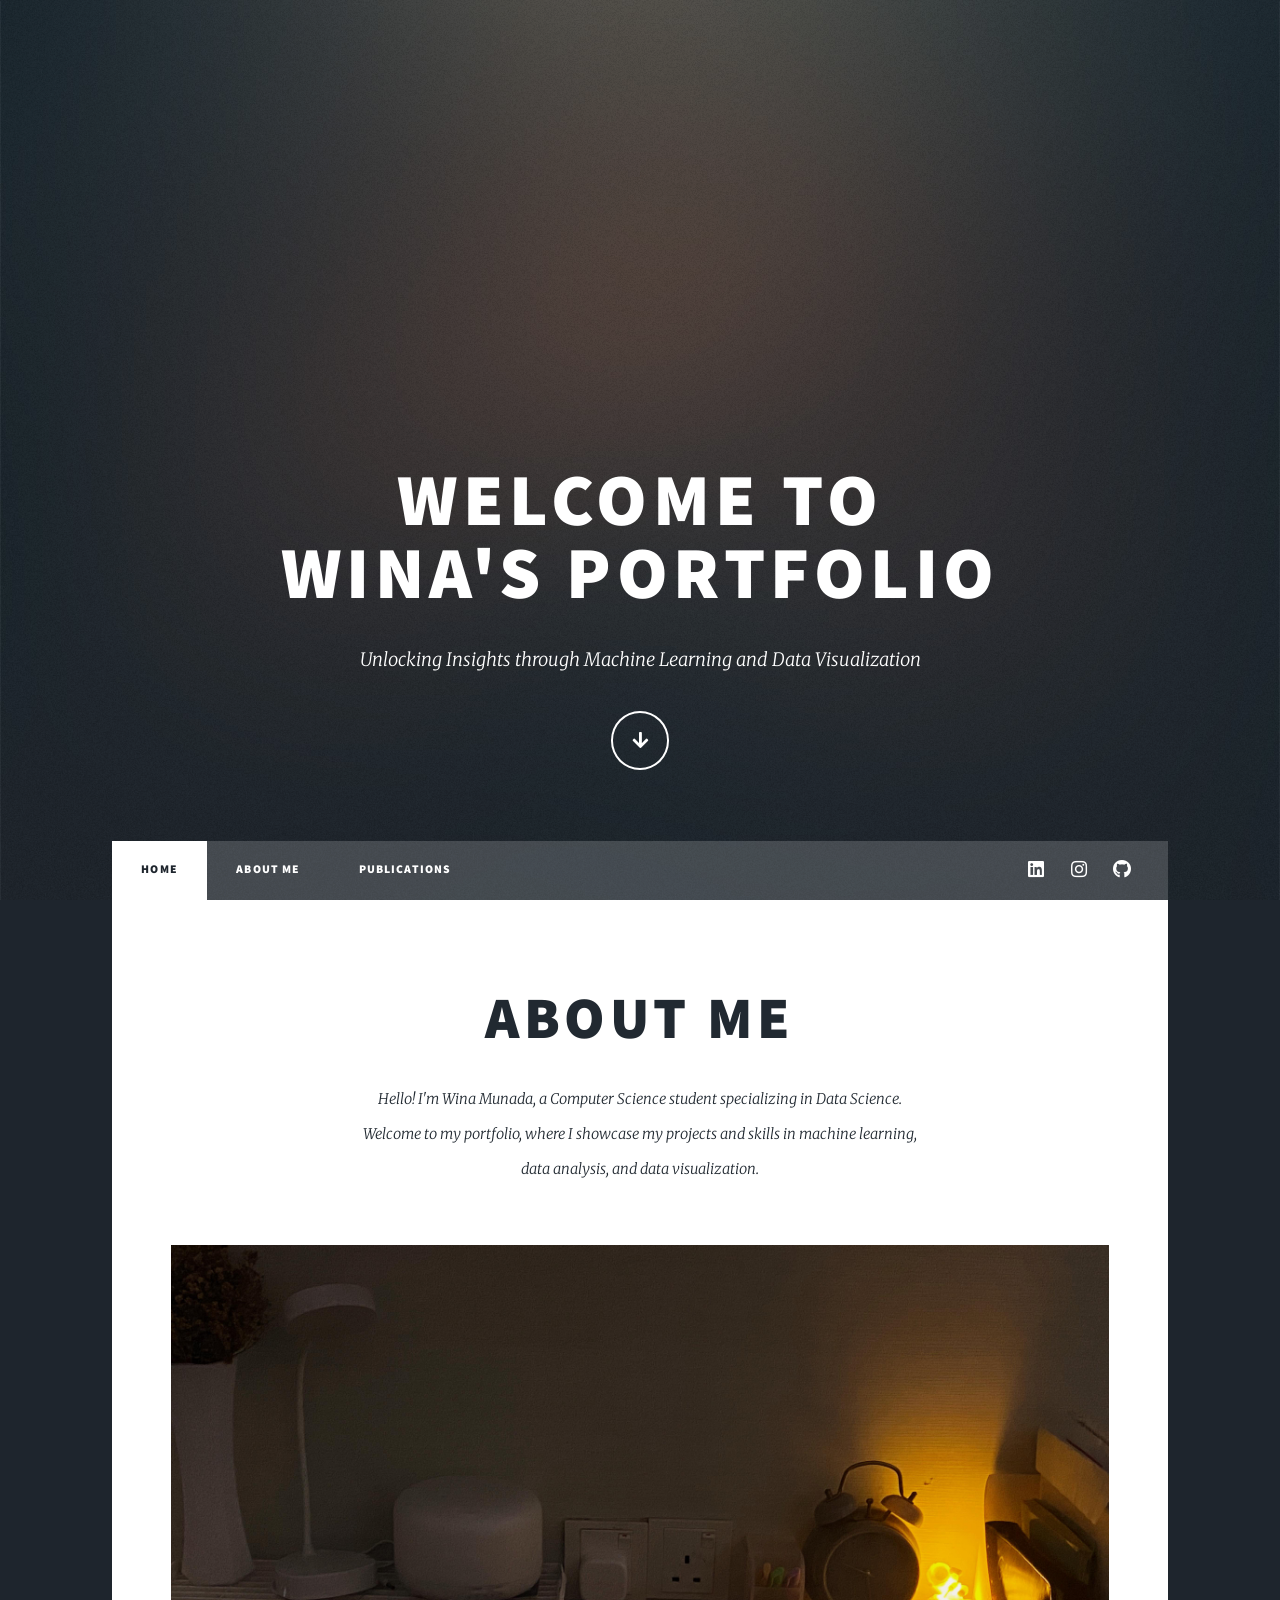
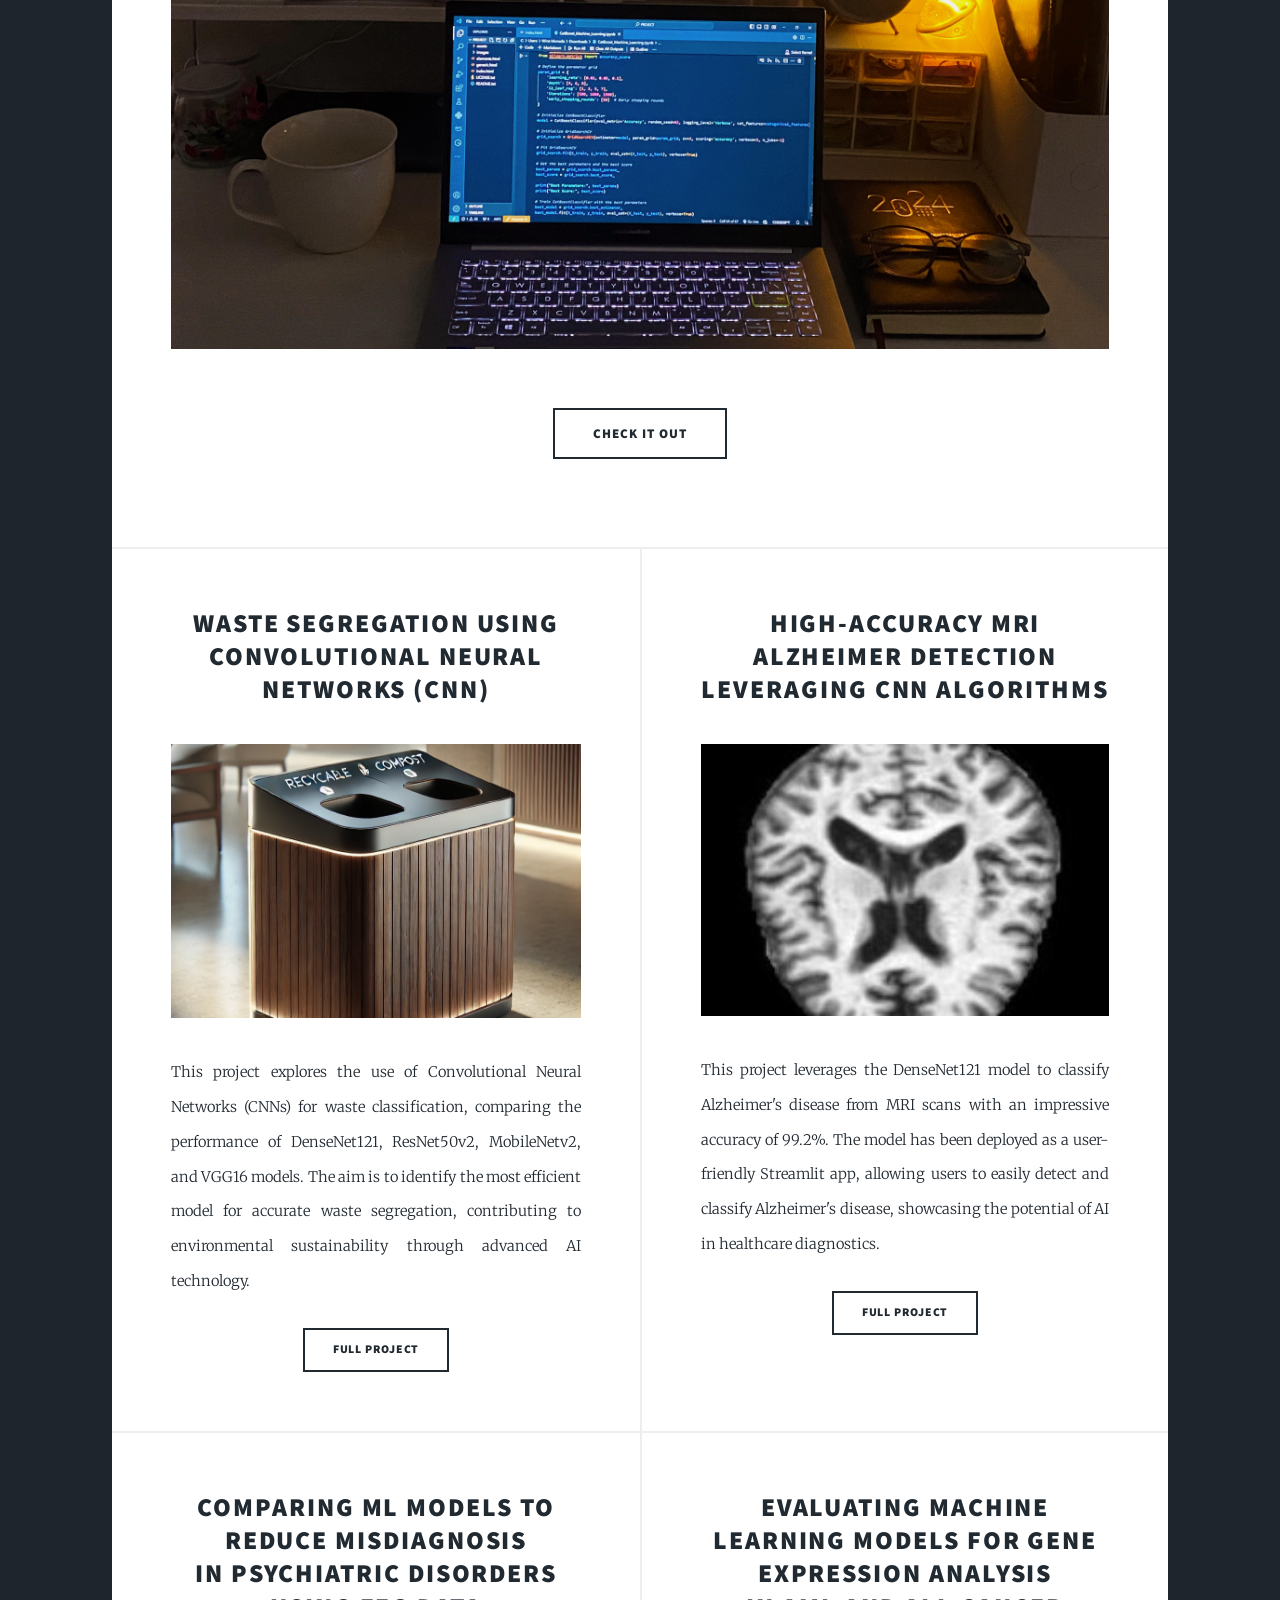
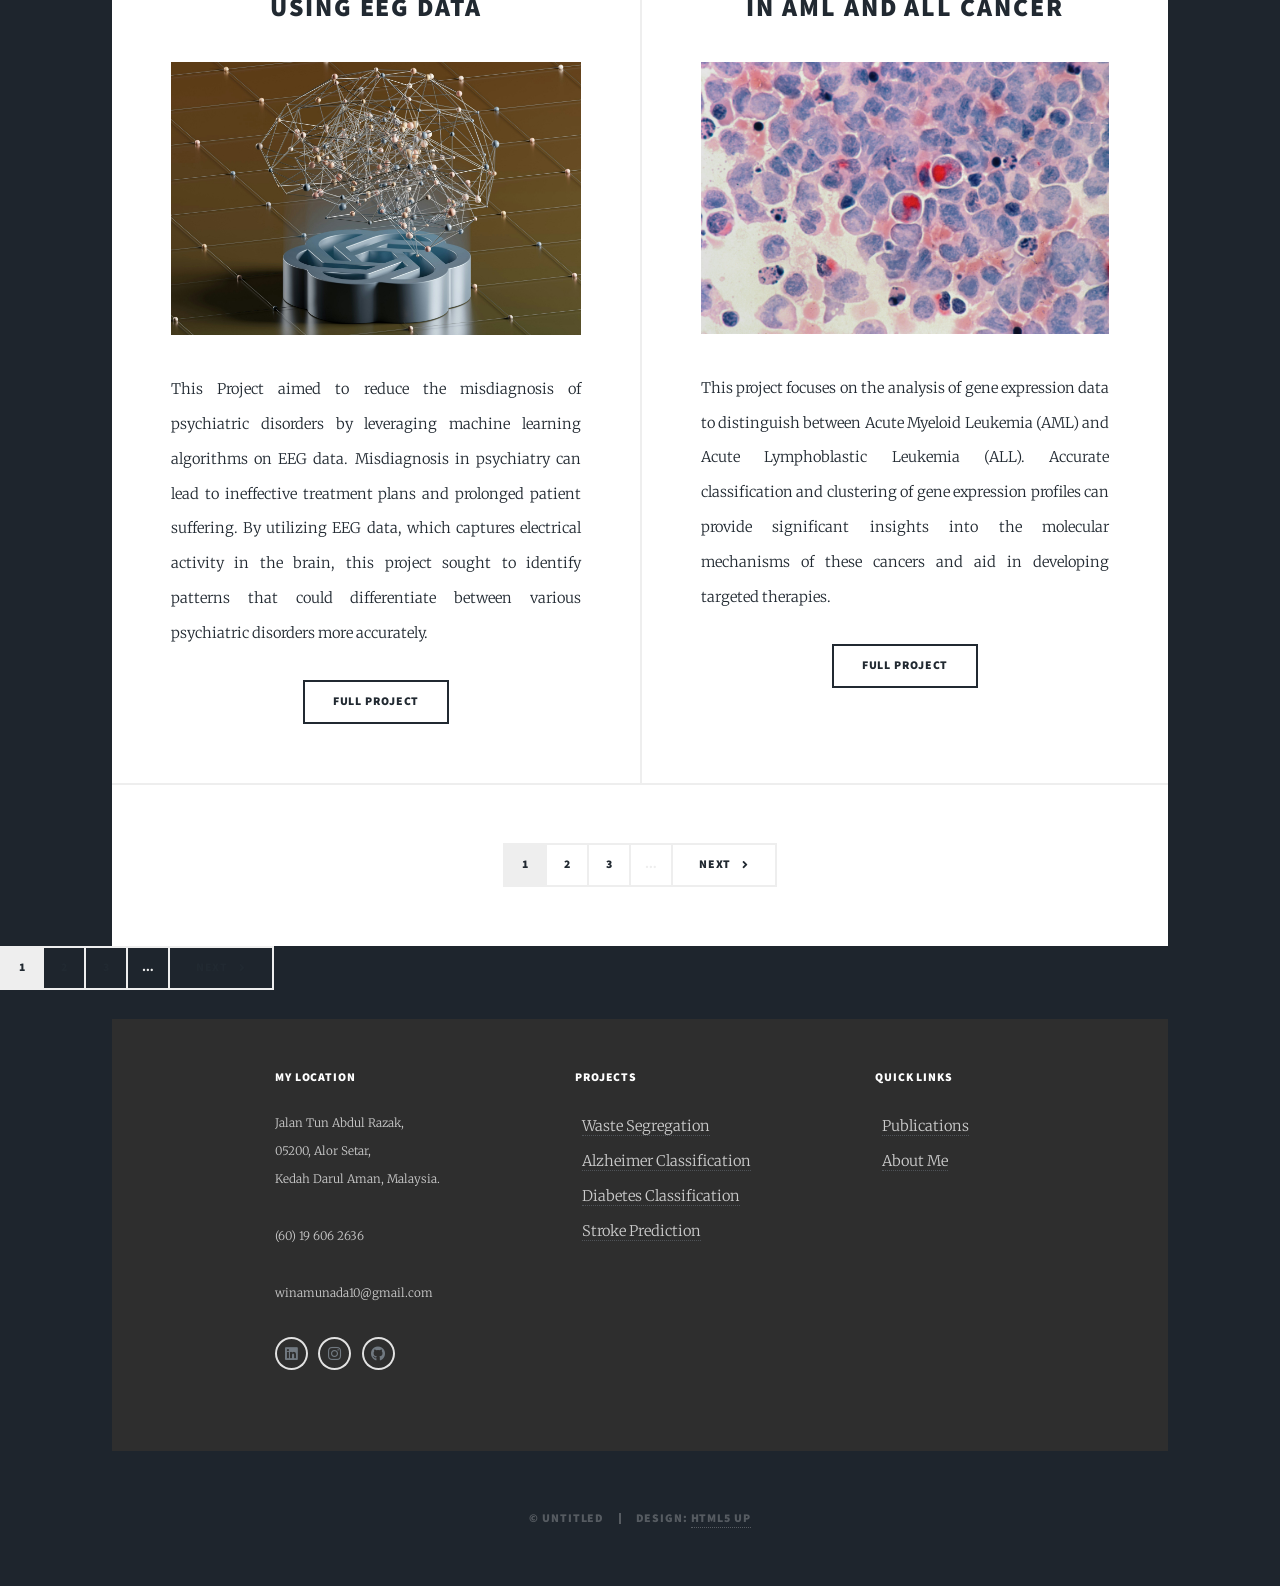
==== index.html @ 7a5e2799 "Update index.html" ====
<!DOCTYPE HTML>
<html>
	<head>
		<title>Wina's Portfolio</title>
		<meta charset="utf-8" />
		<meta name="viewport" content="width=device-width, initial-scale=1, user-scalable=no" />
		<link rel="stylesheet" href="assets/css/main.css" />
		<noscript><link rel="stylesheet" href="assets/css/noscript.css" /></noscript>
	</head>
	<body class="is-preload">

		<!-- Wrapper -->
			<div id="wrapper" class="fade-in">

				<!-- Intro -->
					<div id="intro">
						<h1>Welcome to<br />
						Wina's Portfolio</h1>
						<p>Unlocking Insights through Machine Learning and Data Visualization</p>
						<ul class="actions">
							<li><a href="#header" class="button icon solid solo fa-arrow-down scrolly">Continue</a></li>
						</ul>
					</div>

				<!-- Header -->
					<header id="header">
						<a href="index.html" class="logo">Wina's Portfolio</a>
					</header>

				<!-- Nav -->
					<nav id="nav">
						<ul class="links">
							<li class="active"><a href="index.html">Home</a></li>
							<li><a href="generic.html">About Me</a></li>
							<li><a href="elements.html">Publications</a></li>
						</ul>
						<ul class="icons">
							<li><a href="https://www.linkedin.com/in/wina-munada/" class="icon brands fa-linkedin"><span class="label">LinkedIn</span></a></li>
							<li><a href="https://instagram.com/wina_munada" class="icon brands fa-instagram"><span class="label">Instagram</span></a></li>
							<li><a href="https://github.com/winamunada" class="icon brands fa-github"><span class="label">GitHub</span></a></li>
						</ul>
					</nav>

				<!-- Main -->
					<div id="main">

						<!-- Featured Post -->
							<article class="post featured">
								<header class="major">
									<h2><a href="generic.html">About Me<br />
									</a></h2>
									<p>Hello! I'm Wina Munada, a Computer Science student specializing in Data Science.<br />
										Welcome to my portfolio, where I showcase my projects and skills in machine learning,<br />
										data analysis, and data visualization.</p>
								</header>
								<a href="#" class="image main"><img src="images/pic01.jpg" alt="" /></a>
								<ul class="actions special">
									<li><a href="#" class="button large">Check it out</a></li>
								</ul>
							</article>

						<!-- Posts -->
							<section class="posts">
								<article>
									<header>
										<h2><a href="https://github.com/wnmnd/Waste-Segregation-Using-CNN">Waste Segregation Using <br/>
											Convolutional Neural Networks (CNN) </a></h2>
									</header>
									<a href="#" class="image fit"><img src="images/pic15.png" alt="" /></a>
									<p>This project explores the use of Convolutional Neural Networks (CNNs) for waste classification, comparing the performance of DenseNet121, ResNet50v2, MobileNetv2, and VGG16 models. The aim is to identify the most efficient model for accurate waste segregation, contributing to environmental sustainability through advanced AI technology.</p>
									<ul class="actions special">
										<li><a href="https://github.com/wnmnd/Waste-Segregation-Using-CNN" class="button">Full Project</a></li>
									</ul>
								</article>
								<article>
									<header>
										<h2><a href="https://github.com/wnmnd/MRI-alzheimer-classification"> High-Accuracy MRI Alzheimer Detection <br />
											Leveraging CNN Algorithms </a></h2>
									</header>
									<a href="#" class="image fit"><img src="images/pic16.jpg" alt="" /></a>
									<p>This project leverages the DenseNet121 model to classify Alzheimer's disease from MRI scans with an impressive accuracy of 99.2%. The model has been deployed as a user-friendly Streamlit app, allowing users to easily detect and classify Alzheimer's disease, showcasing the potential of AI in healthcare diagnostics.</p>
									<ul class="actions special">
										<li><a href="https://github.com/wnmnd/MRI-alzheimer-classification" class="button">Full Project</a></li>
									</ul>
								</article>
								<article>
									<header>
										<h2><a href="https://github.com/winamunada/ML-EEG-Dataset">Comparing ML Models to Reduce Misdiagnosis<br />
											in Psychiatric Disorders Using EEG Data</a></h2>
									</header>
									<a href="#" class="image fit"><img src="images/pic02.jpg" alt="" /></a>
									<p>This Project aimed to reduce the misdiagnosis of psychiatric disorders by leveraging machine learning algorithms on EEG data. Misdiagnosis in psychiatry can lead to ineffective treatment plans and prolonged patient suffering. By utilizing EEG data, which captures electrical activity in the brain, this project sought to identify patterns that could differentiate between various psychiatric disorders more accurately.</p>
									<ul class="actions special">
										<li><a href="https://github.com/winamunada/ML-EEG-Dataset" class="button">Full Project</a></li>
									</ul>
								</article>
								<article>
									<header>
										<h2><a href="https://github.com/winamunada/AML-ALL-Gene-Expression-ML/">Evaluating Machine Learning Models for Gene Expression Analysis <br />
											in AML and ALL Cancer</a></h2>
									</header>
									<a href="#" class="image fit"><img src="images/pic03.jpg" alt="" /></a>
									<p>This project focuses on the analysis of gene expression data to distinguish between Acute Myeloid Leukemia (AML) and Acute Lymphoblastic Leukemia (ALL). Accurate classification and clustering of gene expression profiles can provide significant insights into the molecular mechanisms of these cancers and aid in developing targeted therapies.</p>
									<ul class="actions special">
										<li><a href="https://github.com/winamunada/AML-ALL-Gene-Expression-ML/" class="button">Full Project</a></li>
									</ul>
								</article>
							</section>

						<!-- Footer -->
							<footer>
								<div class="pagination">
									<!--<a href="#" class="previous">Prev</a>-->
									<a href="index.html" class="page active">1</a>
									<a href="page2.html" class="extra">2</a>
									<a href="page3.html" class="extra">3</a>
									<span class="extra">&hellip;</span>
									<a href="page2.html" class="next">Next</a>
								</div>
							</footer>

					</div>

				<!-- Footer -->
					<footer>
								<div class="pagination">
									<!--<a href="#" class="previous">Prev</a>-->
									<a href="index.html" class="page active">1</a>
									<a href="page2.html" class="extra">2</a>
									<a href="page3.html" class="extra">3</a>
									<span class="extra">&hellip;</span>
									<a href="page2.html" class="next">Next</a>
								</div>
							</footer>

					</div>

				<!-- Footer -->
				<footer id="footer" style="background-color: #2E2E2E; color: #ccc; padding: 40px 20px;">
					<div style="display: flex; justify-content: space-between; flex-wrap: wrap; max-width: 1200px; margin: 0 auto;">
				
						<!-- Left Column -->
						<div style="flex: 1; min-width: 300px; padding: 10px;">
							<h3 style="color: #fff;">My Location</h3>
							<p>Jalan Tun Abdul Razak,<br>
							05200, Alor Setar,<br>
							Kedah Darul Aman, Malaysia.</p>
							<p><span style="display: flex; align-items: center;">(60) 19 606 2636</span></p>
							<p><span style="display: flex; align-items: center;">winamunada10@gmail.com</span></p>
							<div style="display: flex; gap: 10px; margin-top: 10px;">
								<ul class="icons alt">
									<li><a href="https://www.linkedin.com/in/wina-munada/" class="icon brands alt fa-linkedin"><span class="label">Facebook</span></a></li>
									<li><a href="https://instagram.com/wina_munada" class="icon brands alt fa-instagram"><span class="label">Instagram</span></a></li>
									<li><a href="https://github.com/winamunada" class="icon brands alt fa-github"><span class="label">GitHub</span></a></li>
								</ul>
							</div>
						</div>
				
						<!-- Middle Column -->
						<div style="flex: 1; min-width: 300px; padding: 10px;">
							<h3 style="color: #fff;">projects</h3>
							<ul style="list-style: none; padding: 0; margin: 0;">
								<li><a href="https://github.com/wnmnd/Waste-Segregation-Using-CNN" style="color: #ccc; text-decoration: none;">Waste Segregation</a></li>
								<li><a href="https://github.com/wnmnd/MRI-alzheimer-classification" style="color: #ccc; text-decoration: none;">Alzheimer Classification</a></li>
								<li><a href="https://github.com/wnmnd/diabetes-prediction-webapp" style="color: #ccc; text-decoration: none;">Diabetes Classification</a></li>
								<li><a href="https://github.com/winamunada/stroke-prediction/" style="color: #ccc; text-decoration: none;">Stroke Prediction</a></li>
							</ul>
						</div>
				
						<!-- Right Column -->
						<div style="flex: 1; min-width: 150px; padding: 10px;">
							<h3 style="color: #fff;">Quick Links</h3>
							<ul style="list-style: none; padding: 0; margin: 0;">
								<li><a href="elements.html" style="color: #ccc; text-decoration: none;">Publications</a></li>
								<li><a href="generic.html" style="color: #ccc; text-decoration: none;">About Me</a></li>
							</ul>
						</div>
				
					</div>
				</footer>

				<!-- Copyright -->
					<div id="copyright">
						<ul><li>&copy; Untitled</li><li>Design: <a href="https://html5up.net">HTML5 UP</a></li></ul>
					</div>

			</div>

		<!-- Scripts -->
			<script src="assets/js/jquery.min.js"></script>
			<script src="assets/js/jquery.scrollex.min.js"></script>
			<script src="assets/js/jquery.scrolly.min.js"></script>
			<script src="assets/js/browser.min.js"></script>
			<script src="assets/js/breakpoints.min.js"></script>
			<script src="assets/js/util.js"></script>
			<script src="assets/js/main.js"></script>

	</body>
</html>
---- assets/css/main.css ----
@import url(fontawesome-all.min.css);
@import url("https://fonts.googleapis.com/css?family=Merriweather:300,700,300italic,700italic|Source+Sans+Pro:900");

/*
	Massively by HTML5 UP
	html5up.net | @ajlkn
	Free for personal and commercial use under the CCA 3.0 license (html5up.net/license)
*/

html, body, div, span, applet, object,
iframe, h1, h2, h3, h4, h5, h6, p, blockquote,
pre, a, abbr, acronym, address, big, cite,
code, del, dfn, em, img, ins, kbd, q, s, samp,
small, strike, strong, sub, sup, tt, var, b,
u, i, center, dl, dt, dd, ol, ul, li, fieldset,
form, label, legend, table, caption, tbody,
tfoot, thead, tr, th, td, article, aside,
canvas, details, embed, figure, figcaption,
footer, header, hgroup, menu, nav, output, ruby,
section, summary, time, mark, audio, video {
	margin: 0;
	padding: 0;
	border: 0;
	font-size: 100%;
	font: inherit;
	vertical-align: baseline;}

article, aside, details, figcaption, figure,
footer, header, hgroup, menu, nav, section {
	display: block;}

body {
	line-height: 1;
}

ol, ul {
	list-style: none;
}

blockquote, q {
	quotes: none;
}

	blockquote:before, blockquote:after, q:before, q:after {
		content: '';
		content: none;
	}

table {
	border-collapse: collapse;
	border-spacing: 0;
}

body {
	-webkit-text-size-adjust: none;
}

mark {
	background-color: transparent;
	color: inherit;
}

input::-moz-focus-inner {
	border: 0;
	padding: 0;
}

input, select, textarea {
	-moz-appearance: none;
	-webkit-appearance: none;
	-ms-appearance: none;
	appearance: none;
}

/* Basic */

	@-ms-viewport {
		width: device-width;
	}

	body {
		-ms-overflow-style: scrollbar;
	}

	@media screen and (max-width: 480px) {

		html, body {
			min-width: 320px;
		}

	}

	html {
		box-sizing: border-box;
	}

	*, *:before, *:after {
		box-sizing: inherit;
	}

	body {
		background-color: #1e252d;
	}

		body.is-preload *, body.is-preload *:before, body.is-preload *:after {
			-moz-animation: none !important;
			-webkit-animation: none !important;
			-ms-animation: none !important;
			animation: none !important;
			-moz-transition: none !important;
			-webkit-transition: none !important;
			-ms-transition: none !important;
			transition: none !important;
		}

/* Type */

	html {
		font-size: 16pt;
	}

		@media screen and (max-width: 1680px) {

			html {
				font-size: 12pt;
			}

		}

		@media screen and (max-width: 1280px) {

			html {
				font-size: 11pt;
			}

		}

		@media screen and (max-width: 360px) {

			html {
				font-size: 10pt;
			}

		}

	body {
		color: #212931;
	}

	body, input, select, textarea {
		font-family: "Merriweather", Georgia, serif;
		font-weight: 300;
		font-size: 1rem;
		line-height: 2.375;
	}

	a {
		-moz-transition: color 0.2s ease-in-out, background-color 0.2s ease-in-out, border-color 0.2s ease-in-out, box-shadow 0.2s ease-in-out;
		-webkit-transition: color 0.2s ease-in-out, background-color 0.2s ease-in-out, border-color 0.2s ease-in-out, box-shadow 0.2s ease-in-out;
		-ms-transition: color 0.2s ease-in-out, background-color 0.2s ease-in-out, border-color 0.2s ease-in-out, box-shadow 0.2s ease-in-out;
		transition: color 0.2s ease-in-out, background-color 0.2s ease-in-out, border-color 0.2s ease-in-out, box-shadow 0.2s ease-in-out;
		border-bottom: dotted 1px;
		text-decoration: none;
	}

		a:hover {
			border-bottom-color: transparent;
		}

	strong, b {
		font-weight: 600;
	}

	em, i {
		font-style: italic;
	}

	p {
		text-align: justify;
		margin: 0 0 2rem 0;
	}

	h1, h2, h3, h4, h5, h6 {
		font-family: "Source Sans Pro", Helvetica, sans-serif;
		font-weight: 900;
		line-height: 1.5;
		letter-spacing: 0.075em;
		text-transform: uppercase;
		margin: 0 0 1rem 0;
	}

		h1 a, h2 a, h3 a, h4 a, h5 a, h6 a {
			border-bottom: 0;
			color: inherit;
			text-decoration: none;
		}

	h1 {
		font-size: 4rem;
		line-height: 1.1;
		margin: 0 0 2rem 0;
	}

	h2 {
		font-size: 1.75rem;
		line-height: 1.3;
		margin: 0 0 1.5rem 0;
	}

	h3 {
		font-size: 1.25rem;
		margin: 0 0 1.5rem 0;
	}

	h4 {
		font-size: 1rem;
	}

	h5 {
		font-size: 0.9rem;
	}

	h6 {
		font-size: 0.8rem;
	}

	sub {
		font-size: 0.8rem;
		position: relative;
		top: 0.5rem;
	}

	sup {
		font-size: 0.8rem;
		position: relative;
		top: -0.5rem;
	}

	blockquote {
		border-left: solid 4px;
		font-style: italic;
		margin: 0 0 2rem 0;
		padding: 0.5rem 0 0.5rem 2rem;
	}

	code {
		border: solid 2px;
		font-family: "Courier New", monospace;
		font-size: 0.9rem;
		margin: 0 0.25rem;
		padding: 0.25rem 0.65rem;
	}

	pre {
		-webkit-overflow-scrolling: touch;
		font-family: "Courier New", monospace;
		font-size: 0.9rem;
		margin: 0 0 2rem 0;
	}

		pre code {
			display: block;
			line-height: 1.75;
			padding: 1rem 1.5rem;
			overflow-x: auto;
		}

	hr {
		border: 0;
		border-bottom: solid 2px;
		margin: 3rem 0;
	}

		hr.major {
			margin: 5rem 0;
		}

	.align-left {
		text-align: left;
	}

	.align-center {
		text-align: center;
	}

	.align-right {
		text-align: right;
	}

	input, select, textarea {
		color: #212931;
	}

	a {
		color: #212931;
		border-bottom-color: rgba(33, 41, 49, 0.5);
	}

		a:hover {
			border-bottom-color: transparent;
			color: #18bfef !important;
		}

	strong, b {
		color: #212931;
	}

	h1, h2, h3, h4, h5, h6 {
		color: #212931;
	}

	blockquote {
		border-left-color: #eeeeee;
	}

	code {
		background: rgba(220, 220, 220, 0.25);
		border-color: #eeeeee;
	}

	hr {
		border-bottom-color: #eeeeee;
	}

/* Row */

	.row {
		display: flex;
		flex-wrap: wrap;
		box-sizing: border-box;
		align-items: stretch;
	}

		.row > * {
			box-sizing: border-box;
		}

		.row.gtr-uniform > * > :last-child {
			margin-bottom: 0;
		}

		.row.aln-left {
			justify-content: flex-start;
		}

		.row.aln-center {
			justify-content: center;
		}

		.row.aln-right {
			justify-content: flex-end;
		}

		.row.aln-top {
			align-items: flex-start;
		}

		.row.aln-middle {
			align-items: center;
		}

		.row.aln-bottom {
			align-items: flex-end;
		}

		.row > .imp {
			order: -1;
		}

		.row > .col-1 {
			width: 8.33333%;
		}

		.row > .off-1 {
			margin-left: 8.33333%;
		}

		.row > .col-2 {
			width: 16.66667%;
		}

		.row > .off-2 {
			margin-left: 16.66667%;
		}

		.row > .col-3 {
			width: 25%;
		}

		.row > .off-3 {
			margin-left: 25%;
		}

		.row > .col-4 {
			width: 33.33333%;
		}

		.row > .off-4 {
			margin-left: 33.33333%;
		}

		.row > .col-5 {
			width: 41.66667%;
		}

		.row > .off-5 {
			margin-left: 41.66667%;
		}

		.row > .col-6 {
			width: 50%;
		}

		.row > .off-6 {
			margin-left: 50%;
		}

		.row > .col-7 {
			width: 58.33333%;
		}

		.row > .off-7 {
			margin-left: 58.33333%;
		}

		.row > .col-8 {
			width: 66.66667%;
		}

		.row > .off-8 {
			margin-left: 66.66667%;
		}

		.row > .col-9 {
			width: 75%;
		}

		.row > .off-9 {
			margin-left: 75%;
		}

		.row > .col-10 {
			width: 83.33333%;
		}

		.row > .off-10 {
			margin-left: 83.33333%;
		}

		.row > .col-11 {
			width: 91.66667%;
		}

		.row > .off-11 {
			margin-left: 91.66667%;
		}

		.row > .col-12 {
			width: 100%;
		}

		.row > .off-12 {
			margin-left: 100%;
		}

		.row.gtr-0 {
			margin-top: 0;
			margin-left: 0rem;
		}

			.row.gtr-0 > * {
				padding: 0 0 0 0rem;
			}

			.row.gtr-0.gtr-uniform {
				margin-top: 0rem;
			}

				.row.gtr-0.gtr-uniform > * {
					padding-top: 0rem;
				}

		.row.gtr-25 {
			margin-top: 0;
			margin-left: -0.375rem;
		}

			.row.gtr-25 > * {
				padding: 0 0 0 0.375rem;
			}

			.row.gtr-25.gtr-uniform {
				margin-top: -0.375rem;
			}

				.row.gtr-25.gtr-uniform > * {
					padding-top: 0.375rem;
				}

		.row.gtr-50 {
			margin-top: 0;
			margin-left: -0.75rem;
		}

			.row.gtr-50 > * {
				padding: 0 0 0 0.75rem;
			}

			.row.gtr-50.gtr-uniform {
				margin-top: -0.75rem;
			}

				.row.gtr-50.gtr-uniform > * {
					padding-top: 0.75rem;
				}

		.row {
			margin-top: 0;
			margin-left: -1.5rem;
		}

			.row > * {
				padding: 0 0 0 1.5rem;
			}

			.row.gtr-uniform {
				margin-top: -1.5rem;
			}

				.row.gtr-uniform > * {
					padding-top: 1.5rem;
				}

		.row.gtr-150 {
			margin-top: 0;
			margin-left: -2.25rem;
		}

			.row.gtr-150 > * {
				padding: 0 0 0 2.25rem;
			}

			.row.gtr-150.gtr-uniform {
				margin-top: -2.25rem;
			}

				.row.gtr-150.gtr-uniform > * {
					padding-top: 2.25rem;
				}

		.row.gtr-200 {
			margin-top: 0;
			margin-left: -3rem;
		}

			.row.gtr-200 > * {
				padding: 0 0 0 3rem;
			}

			.row.gtr-200.gtr-uniform {
				margin-top: -3rem;
			}

				.row.gtr-200.gtr-uniform > * {
					padding-top: 3rem;
				}

		@media screen and (max-width: 1680px) {

			.row {
				display: flex;
				flex-wrap: wrap;
				box-sizing: border-box;
				align-items: stretch;
			}

				.row > * {
					box-sizing: border-box;
				}

				.row.gtr-uniform > * > :last-child {
					margin-bottom: 0;
				}

				.row.aln-left {
					justify-content: flex-start;
				}

				.row.aln-center {
					justify-content: center;
				}

				.row.aln-right {
					justify-content: flex-end;
				}

				.row.aln-top {
					align-items: flex-start;
				}

				.row.aln-middle {
					align-items: center;
				}

				.row.aln-bottom {
					align-items: flex-end;
				}

				.row > .imp-xlarge {
					order: -1;
				}

				.row > .col-1-xlarge {
					width: 8.33333%;
				}

				.row > .off-1-xlarge {
					margin-left: 8.33333%;
				}

				.row > .col-2-xlarge {
					width: 16.66667%;
				}

				.row > .off-2-xlarge {
					margin-left: 16.66667%;
				}

				.row > .col-3-xlarge {
					width: 25%;
				}

				.row > .off-3-xlarge {
					margin-left: 25%;
				}

				.row > .col-4-xlarge {
					width: 33.33333%;
				}

				.row > .off-4-xlarge {
					margin-left: 33.33333%;
				}

				.row > .col-5-xlarge {
					width: 41.66667%;
				}

				.row > .off-5-xlarge {
					margin-left: 41.66667%;
				}

				.row > .col-6-xlarge {
					width: 50%;
				}

				.row > .off-6-xlarge {
					margin-left: 50%;
				}

				.row > .col-7-xlarge {
					width: 58.33333%;
				}

				.row > .off-7-xlarge {
					margin-left: 58.33333%;
				}

				.row > .col-8-xlarge {
					width: 66.66667%;
				}

				.row > .off-8-xlarge {
					margin-left: 66.66667%;
				}

				.row > .col-9-xlarge {
					width: 75%;
				}

				.row > .off-9-xlarge {
					margin-left: 75%;
				}

				.row > .col-10-xlarge {
					width: 83.33333%;
				}

				.row > .off-10-xlarge {
					margin-left: 83.33333%;
				}

				.row > .col-11-xlarge {
					width: 91.66667%;
				}

				.row > .off-11-xlarge {
					margin-left: 91.66667%;
				}

				.row > .col-12-xlarge {
					width: 100%;
				}

				.row > .off-12-xlarge {
					margin-left: 100%;
				}

				.row.gtr-0 {
					margin-top: 0;
					margin-left: 0rem;
				}

					.row.gtr-0 > * {
						padding: 0 0 0 0rem;
					}

					.row.gtr-0.gtr-uniform {
						margin-top: 0rem;
					}

						.row.gtr-0.gtr-uniform > * {
							padding-top: 0rem;
						}

				.row.gtr-25 {
					margin-top: 0;
					margin-left: -0.375rem;
				}

					.row.gtr-25 > * {
						padding: 0 0 0 0.375rem;
					}

					.row.gtr-25.gtr-uniform {
						margin-top: -0.375rem;
					}

						.row.gtr-25.gtr-uniform > * {
							padding-top: 0.375rem;
						}

				.row.gtr-50 {
					margin-top: 0;
					margin-left: -0.75rem;
				}

					.row.gtr-50 > * {
						padding: 0 0 0 0.75rem;
					}

					.row.gtr-50.gtr-uniform {
						margin-top: -0.75rem;
					}

						.row.gtr-50.gtr-uniform > * {
							padding-top: 0.75rem;
						}

				.row {
					margin-top: 0;
					margin-left: -1.5rem;
				}

					.row > * {
						padding: 0 0 0 1.5rem;
					}

					.row.gtr-uniform {
						margin-top: -1.5rem;
					}

						.row.gtr-uniform > * {
							padding-top: 1.5rem;
						}

				.row.gtr-150 {
					margin-top: 0;
					margin-left: -2.25rem;
				}

					.row.gtr-150 > * {
						padding: 0 0 0 2.25rem;
					}

					.row.gtr-150.gtr-uniform {
						margin-top: -2.25rem;
					}

						.row.gtr-150.gtr-uniform > * {
							padding-top: 2.25rem;
						}

				.row.gtr-200 {
					margin-top: 0;
					margin-left: -3rem;
				}

					.row.gtr-200 > * {
						padding: 0 0 0 3rem;
					}

					.row.gtr-200.gtr-uniform {
						margin-top: -3rem;
					}

						.row.gtr-200.gtr-uniform > * {
							padding-top: 3rem;
						}

		}

		@media screen and (max-width: 1280px) {

			.row {
				display: flex;
				flex-wrap: wrap;
				box-sizing: border-box;
				align-items: stretch;
			}

				.row > * {
					box-sizing: border-box;
				}

				.row.gtr-uniform > * > :last-child {
					margin-bottom: 0;
				}

				.row.aln-left {
					justify-content: flex-start;
				}

				.row.aln-center {
					justify-content: center;
				}

				.row.aln-right {
					justify-content: flex-end;
				}

				.row.aln-top {
					align-items: flex-start;
				}

				.row.aln-middle {
					align-items: center;
				}

				.row.aln-bottom {
					align-items: flex-end;
				}

				.row > .imp-large {
					order: -1;
				}

				.row > .col-1-large {
					width: 8.33333%;
				}

				.row > .off-1-large {
					margin-left: 8.33333%;
				}

				.row > .col-2-large {
					width: 16.66667%;
				}

				.row > .off-2-large {
					margin-left: 16.66667%;
				}

				.row > .col-3-large {
					width: 25%;
				}

				.row > .off-3-large {
					margin-left: 25%;
				}

				.row > .col-4-large {
					width: 33.33333%;
				}

				.row > .off-4-large {
					margin-left: 33.33333%;
				}

				.row > .col-5-large {
					width: 41.66667%;
				}

				.row > .off-5-large {
					margin-left: 41.66667%;
				}

				.row > .col-6-large {
					width: 50%;
				}

				.row > .off-6-large {
					margin-left: 50%;
				}

				.row > .col-7-large {
					width: 58.33333%;
				}

				.row > .off-7-large {
					margin-left: 58.33333%;
				}

				.row > .col-8-large {
					width: 66.66667%;
				}

				.row > .off-8-large {
					margin-left: 66.66667%;
				}

				.row > .col-9-large {
					width: 75%;
				}

				.row > .off-9-large {
					margin-left: 75%;
				}

				.row > .col-10-large {
					width: 83.33333%;
				}

				.row > .off-10-large {
					margin-left: 83.33333%;
				}

				.row > .col-11-large {
					width: 91.66667%;
				}

				.row > .off-11-large {
					margin-left: 91.66667%;
				}

				.row > .col-12-large {
					width: 100%;
				}

				.row > .off-12-large {
					margin-left: 100%;
				}

				.row.gtr-0 {
					margin-top: 0;
					margin-left: 0rem;
				}

					.row.gtr-0 > * {
						padding: 0 0 0 0rem;
					}

					.row.gtr-0.gtr-uniform {
						margin-top: 0rem;
					}

						.row.gtr-0.gtr-uniform > * {
							padding-top: 0rem;
						}

				.row.gtr-25 {
					margin-top: 0;
					margin-left: -0.375rem;
				}

					.row.gtr-25 > * {
						padding: 0 0 0 0.375rem;
					}

					.row.gtr-25.gtr-uniform {
						margin-top: -0.375rem;
					}

						.row.gtr-25.gtr-uniform > * {
							padding-top: 0.375rem;
						}

				.row.gtr-50 {
					margin-top: 0;
					margin-left: -0.75rem;
				}

					.row.gtr-50 > * {
						padding: 0 0 0 0.75rem;
					}

					.row.gtr-50.gtr-uniform {
						margin-top: -0.75rem;
					}

						.row.gtr-50.gtr-uniform > * {
							padding-top: 0.75rem;
						}

				.row {
					margin-top: 0;
					margin-left: -1.5rem;
				}

					.row > * {
						padding: 0 0 0 1.5rem;
					}

					.row.gtr-uniform {
						margin-top: -1.5rem;
					}

						.row.gtr-uniform > * {
							padding-top: 1.5rem;
						}

				.row.gtr-150 {
					margin-top: 0;
					margin-left: -2.25rem;
				}

					.row.gtr-150 > * {
						padding: 0 0 0 2.25rem;
					}

					.row.gtr-150.gtr-uniform {
						margin-top: -2.25rem;
					}

						.row.gtr-150.gtr-uniform > * {
							padding-top: 2.25rem;
						}

				.row.gtr-200 {
					margin-top: 0;
					margin-left: -3rem;
				}

					.row.gtr-200 > * {
						padding: 0 0 0 3rem;
					}

					.row.gtr-200.gtr-uniform {
						margin-top: -3rem;
					}

						.row.gtr-200.gtr-uniform > * {
							padding-top: 3rem;
						}

		}

		@media screen and (max-width: 980px) {

			.row {
				display: flex;
				flex-wrap: wrap;
				box-sizing: border-box;
				align-items: stretch;
			}

				.row > * {
					box-sizing: border-box;
				}

				.row.gtr-uniform > * > :last-child {
					margin-bottom: 0;
				}

				.row.aln-left {
					justify-content: flex-start;
				}

				.row.aln-center {
					justify-content: center;
				}

				.row.aln-right {
					justify-content: flex-end;
				}

				.row.aln-top {
					align-items: flex-start;
				}

				.row.aln-middle {
					align-items: center;
				}

				.row.aln-bottom {
					align-items: flex-end;
				}

				.row > .imp-medium {
					order: -1;
				}

				.row > .col-1-medium {
					width: 8.33333%;
				}

				.row > .off-1-medium {
					margin-left: 8.33333%;
				}

				.row > .col-2-medium {
					width: 16.66667%;
				}

				.row > .off-2-medium {
					margin-left: 16.66667%;
				}

				.row > .col-3-medium {
					width: 25%;
				}

				.row > .off-3-medium {
					margin-left: 25%;
				}

				.row > .col-4-medium {
					width: 33.33333%;
				}

				.row > .off-4-medium {
					margin-left: 33.33333%;
				}

				.row > .col-5-medium {
					width: 41.66667%;
				}

				.row > .off-5-medium {
					margin-left: 41.66667%;
				}

				.row > .col-6-medium {
					width: 50%;
				}

				.row > .off-6-medium {
					margin-left: 50%;
				}

				.row > .col-7-medium {
					width: 58.33333%;
				}

				.row > .off-7-medium {
					margin-left: 58.33333%;
				}

				.row > .col-8-medium {
					width: 66.66667%;
				}

				.row > .off-8-medium {
					margin-left: 66.66667%;
				}

				.row > .col-9-medium {
					width: 75%;
				}

				.row > .off-9-medium {
					margin-left: 75%;
				}

				.row > .col-10-medium {
					width: 83.33333%;
				}

				.row > .off-10-medium {
					margin-left: 83.33333%;
				}

				.row > .col-11-medium {
					width: 91.66667%;
				}

				.row > .off-11-medium {
					margin-left: 91.66667%;
				}

				.row > .col-12-medium {
					width: 100%;
				}

				.row > .off-12-medium {
					margin-left: 100%;
				}

				.row.gtr-0 {
					margin-top: 0;
					margin-left: 0rem;
				}

					.row.gtr-0 > * {
						padding: 0 0 0 0rem;
					}

					.row.gtr-0.gtr-uniform {
						margin-top: 0rem;
					}

						.row.gtr-0.gtr-uniform > * {
							padding-top: 0rem;
						}

				.row.gtr-25 {
					margin-top: 0;
					margin-left: -0.375rem;
				}

					.row.gtr-25 > * {
						padding: 0 0 0 0.375rem;
					}

					.row.gtr-25.gtr-uniform {
						margin-top: -0.375rem;
					}

						.row.gtr-25.gtr-uniform > * {
							padding-top: 0.375rem;
						}

				.row.gtr-50 {
					margin-top: 0;
					margin-left: -0.75rem;
				}

					.row.gtr-50 > * {
						padding: 0 0 0 0.75rem;
					}

					.row.gtr-50.gtr-uniform {
						margin-top: -0.75rem;
					}

						.row.gtr-50.gtr-uniform > * {
							padding-top: 0.75rem;
						}

				.row {
					margin-top: 0;
					margin-left: -1.5rem;
				}

					.row > * {
						padding: 0 0 0 1.5rem;
					}

					.row.gtr-uniform {
						margin-top: -1.5rem;
					}

						.row.gtr-uniform > * {
							padding-top: 1.5rem;
						}

				.row.gtr-150 {
					margin-top: 0;
					margin-left: -2.25rem;
				}

					.row.gtr-150 > * {
						padding: 0 0 0 2.25rem;
					}

					.row.gtr-150.gtr-uniform {
						margin-top: -2.25rem;
					}

						.row.gtr-150.gtr-uniform > * {
							padding-top: 2.25rem;
						}

				.row.gtr-200 {
					margin-top: 0;
					margin-left: -3rem;
				}

					.row.gtr-200 > * {
						padding: 0 0 0 3rem;
					}

					.row.gtr-200.gtr-uniform {
						margin-top: -3rem;
					}

						.row.gtr-200.gtr-uniform > * {
							padding-top: 3rem;
						}

		}

		@media screen and (max-width: 736px) {

			.row {
				display: flex;
				flex-wrap: wrap;
				box-sizing: border-box;
				align-items: stretch;
			}

				.row > * {
					box-sizing: border-box;
				}

				.row.gtr-uniform > * > :last-child {
					margin-bottom: 0;
				}

				.row.aln-left {
					justify-content: flex-start;
				}

				.row.aln-center {
					justify-content: center;
				}

				.row.aln-right {
					justify-content: flex-end;
				}

				.row.aln-top {
					align-items: flex-start;
				}

				.row.aln-middle {
					align-items: center;
				}

				.row.aln-bottom {
					align-items: flex-end;
				}

				.row > .imp-small {
					order: -1;
				}

				.row > .col-1-small {
					width: 8.33333%;
				}

				.row > .off-1-small {
					margin-left: 8.33333%;
				}

				.row > .col-2-small {
					width: 16.66667%;
				}

				.row > .off-2-small {
					margin-left: 16.66667%;
				}

				.row > .col-3-small {
					width: 25%;
				}

				.row > .off-3-small {
					margin-left: 25%;
				}

				.row > .col-4-small {
					width: 33.33333%;
				}

				.row > .off-4-small {
					margin-left: 33.33333%;
				}

				.row > .col-5-small {
					width: 41.66667%;
				}

				.row > .off-5-small {
					margin-left: 41.66667%;
				}

				.row > .col-6-small {
					width: 50%;
				}

				.row > .off-6-small {
					margin-left: 50%;
				}

				.row > .col-7-small {
					width: 58.33333%;
				}

				.row > .off-7-small {
					margin-left: 58.33333%;
				}

				.row > .col-8-small {
					width: 66.66667%;
				}

				.row > .off-8-small {
					margin-left: 66.66667%;
				}

				.row > .col-9-small {
					width: 75%;
				}

				.row > .off-9-small {
					margin-left: 75%;
				}

				.row > .col-10-small {
					width: 83.33333%;
				}

				.row > .off-10-small {
					margin-left: 83.33333%;
				}

				.row > .col-11-small {
					width: 91.66667%;
				}

				.row > .off-11-small {
					margin-left: 91.66667%;
				}

				.row > .col-12-small {
					width: 100%;
				}

				.row > .off-12-small {
					margin-left: 100%;
				}

				.row.gtr-0 {
					margin-top: 0;
					margin-left: 0rem;
				}

					.row.gtr-0 > * {
						padding: 0 0 0 0rem;
					}

					.row.gtr-0.gtr-uniform {
						margin-top: 0rem;
					}

						.row.gtr-0.gtr-uniform > * {
							padding-top: 0rem;
						}

				.row.gtr-25 {
					margin-top: 0;
					margin-left: -0.375rem;
				}

					.row.gtr-25 > * {
						padding: 0 0 0 0.375rem;
					}

					.row.gtr-25.gtr-uniform {
						margin-top: -0.375rem;
					}

						.row.gtr-25.gtr-uniform > * {
							padding-top: 0.375rem;
						}

				.row.gtr-50 {
					margin-top: 0;
					margin-left: -0.75rem;
				}

					.row.gtr-50 > * {
						padding: 0 0 0 0.75rem;
					}

					.row.gtr-50.gtr-uniform {
						margin-top: -0.75rem;
					}

						.row.gtr-50.gtr-uniform > * {
							padding-top: 0.75rem;
						}

				.row {
					margin-top: 0;
					margin-left: -1.5rem;
				}

					.row > * {
						padding: 0 0 0 1.5rem;
					}

					.row.gtr-uniform {
						margin-top: -1.5rem;
					}

						.row.gtr-uniform > * {
							padding-top: 1.5rem;
						}

				.row.gtr-150 {
					margin-top: 0;
					margin-left: -2.25rem;
				}

					.row.gtr-150 > * {
						padding: 0 0 0 2.25rem;
					}

					.row.gtr-150.gtr-uniform {
						margin-top: -2.25rem;
					}

						.row.gtr-150.gtr-uniform > * {
							padding-top: 2.25rem;
						}

				.row.gtr-200 {
					margin-top: 0;
					margin-left: -3rem;
				}

					.row.gtr-200 > * {
						padding: 0 0 0 3rem;
					}

					.row.gtr-200.gtr-uniform {
						margin-top: -3rem;
					}

						.row.gtr-200.gtr-uniform > * {
							padding-top: 3rem;
						}

		}

		@media screen and (max-width: 480px) {

			.row {
				display: flex;
				flex-wrap: wrap;
				box-sizing: border-box;
				align-items: stretch;
			}

				.row > * {
					box-sizing: border-box;
				}

				.row.gtr-uniform > * > :last-child {
					margin-bottom: 0;
				}

				.row.aln-left {
					justify-content: flex-start;
				}

				.row.aln-center {
					justify-content: center;
				}

				.row.aln-right {
					justify-content: flex-end;
				}

				.row.aln-top {
					align-items: flex-start;
				}

				.row.aln-middle {
					align-items: center;
				}

				.row.aln-bottom {
					align-items: flex-end;
				}

				.row > .imp-xsmall {
					order: -1;
				}

				.row > .col-1-xsmall {
					width: 8.33333%;
				}

				.row > .off-1-xsmall {
					margin-left: 8.33333%;
				}

				.row > .col-2-xsmall {
					width: 16.66667%;
				}

				.row > .off-2-xsmall {
					margin-left: 16.66667%;
				}

				.row > .col-3-xsmall {
					width: 25%;
				}

				.row > .off-3-xsmall {
					margin-left: 25%;
				}

				.row > .col-4-xsmall {
					width: 33.33333%;
				}

				.row > .off-4-xsmall {
					margin-left: 33.33333%;
				}

				.row > .col-5-xsmall {
					width: 41.66667%;
				}

				.row > .off-5-xsmall {
					margin-left: 41.66667%;
				}

				.row > .col-6-xsmall {
					width: 50%;
				}

				.row > .off-6-xsmall {
					margin-left: 50%;
				}

				.row > .col-7-xsmall {
					width: 58.33333%;
				}

				.row > .off-7-xsmall {
					margin-left: 58.33333%;
				}

				.row > .col-8-xsmall {
					width: 66.66667%;
				}

				.row > .off-8-xsmall {
					margin-left: 66.66667%;
				}

				.row > .col-9-xsmall {
					width: 75%;
				}

				.row > .off-9-xsmall {
					margin-left: 75%;
				}

				.row > .col-10-xsmall {
					width: 83.33333%;
				}

				.row > .off-10-xsmall {
					margin-left: 83.33333%;
				}

				.row > .col-11-xsmall {
					width: 91.66667%;
				}

				.row > .off-11-xsmall {
					margin-left: 91.66667%;
				}

				.row > .col-12-xsmall {
					width: 100%;
				}

				.row > .off-12-xsmall {
					margin-left: 100%;
				}

				.row.gtr-0 {
					margin-top: 0;
					margin-left: 0rem;
				}

					.row.gtr-0 > * {
						padding: 0 0 0 0rem;
					}

					.row.gtr-0.gtr-uniform {
						margin-top: 0rem;
					}

						.row.gtr-0.gtr-uniform > * {
							padding-top: 0rem;
						}

				.row.gtr-25 {
					margin-top: 0;
					margin-left: -0.375rem;
				}

					.row.gtr-25 > * {
						padding: 0 0 0 0.375rem;
					}

					.row.gtr-25.gtr-uniform {
						margin-top: -0.375rem;
					}

						.row.gtr-25.gtr-uniform > * {
							padding-top: 0.375rem;
						}

				.row.gtr-50 {
					margin-top: 0;
					margin-left: -0.75rem;
				}

					.row.gtr-50 > * {
						padding: 0 0 0 0.75rem;
					}

					.row.gtr-50.gtr-uniform {
						margin-top: -0.75rem;
					}

						.row.gtr-50.gtr-uniform > * {
							padding-top: 0.75rem;
						}

				.row {
					margin-top: 0;
					margin-left: -1.5rem;
				}

					.row > * {
						padding: 0 0 0 1.5rem;
					}

					.row.gtr-uniform {
						margin-top: -1.5rem;
					}

						.row.gtr-uniform > * {
							padding-top: 1.5rem;
						}

				.row.gtr-150 {
					margin-top: 0;
					margin-left: -2.25rem;
				}

					.row.gtr-150 > * {
						padding: 0 0 0 2.25rem;
					}

					.row.gtr-150.gtr-uniform {
						margin-top: -2.25rem;
					}

						.row.gtr-150.gtr-uniform > * {
							padding-top: 2.25rem;
						}

				.row.gtr-200 {
					margin-top: 0;
					margin-left: -3rem;
				}

					.row.gtr-200 > * {
						padding: 0 0 0 3rem;
					}

					.row.gtr-200.gtr-uniform {
						margin-top: -3rem;
					}

						.row.gtr-200.gtr-uniform > * {
							padding-top: 3rem;
						}

		}

		@media screen and (max-width: 360px) {

			.row {
				display: flex;
				flex-wrap: wrap;
				box-sizing: border-box;
				align-items: stretch;
			}

				.row > * {
					box-sizing: border-box;
				}

				.row.gtr-uniform > * > :last-child {
					margin-bottom: 0;
				}

				.row.aln-left {
					justify-content: flex-start;
				}

				.row.aln-center {
					justify-content: center;
				}

				.row.aln-right {
					justify-content: flex-end;
				}

				.row.aln-top {
					align-items: flex-start;
				}

				.row.aln-middle {
					align-items: center;
				}

				.row.aln-bottom {
					align-items: flex-end;
				}

				.row > .imp-xxsmall {
					order: -1;
				}

				.row > .col-1-xxsmall {
					width: 8.33333%;
				}

				.row > .off-1-xxsmall {
					margin-left: 8.33333%;
				}

				.row > .col-2-xxsmall {
					width: 16.66667%;
				}

				.row > .off-2-xxsmall {
					margin-left: 16.66667%;
				}

				.row > .col-3-xxsmall {
					width: 25%;
				}

				.row > .off-3-xxsmall {
					margin-left: 25%;
				}

				.row > .col-4-xxsmall {
					width: 33.33333%;
				}

				.row > .off-4-xxsmall {
					margin-left: 33.33333%;
				}

				.row > .col-5-xxsmall {
					width: 41.66667%;
				}

				.row > .off-5-xxsmall {
					margin-left: 41.66667%;
				}

				.row > .col-6-xxsmall {
					width: 50%;
				}

				.row > .off-6-xxsmall {
					margin-left: 50%;
				}

				.row > .col-7-xxsmall {
					width: 58.33333%;
				}

				.row > .off-7-xxsmall {
					margin-left: 58.33333%;
				}

				.row > .col-8-xxsmall {
					width: 66.66667%;
				}

				.row > .off-8-xxsmall {
					margin-left: 66.66667%;
				}

				.row > .col-9-xxsmall {
					width: 75%;
				}

				.row > .off-9-xxsmall {
					margin-left: 75%;
				}

				.row > .col-10-xxsmall {
					width: 83.33333%;
				}

				.row > .off-10-xxsmall {
					margin-left: 83.33333%;
				}

				.row > .col-11-xxsmall {
					width: 91.66667%;
				}

				.row > .off-11-xxsmall {
					margin-left: 91.66667%;
				}

				.row > .col-12-xxsmall {
					width: 100%;
				}

				.row > .off-12-xxsmall {
					margin-left: 100%;
				}

				.row.gtr-0 {
					margin-top: 0;
					margin-left: 0rem;
				}

					.row.gtr-0 > * {
						padding: 0 0 0 0rem;
					}

					.row.gtr-0.gtr-uniform {
						margin-top: 0rem;
					}

						.row.gtr-0.gtr-uniform > * {
							padding-top: 0rem;
						}

				.row.gtr-25 {
					margin-top: 0;
					margin-left: -0.375rem;
				}

					.row.gtr-25 > * {
						padding: 0 0 0 0.375rem;
					}

					.row.gtr-25.gtr-uniform {
						margin-top: -0.375rem;
					}

						.row.gtr-25.gtr-uniform > * {
							padding-top: 0.375rem;
						}

				.row.gtr-50 {
					margin-top: 0;
					margin-left: -0.75rem;
				}

					.row.gtr-50 > * {
						padding: 0 0 0 0.75rem;
					}

					.row.gtr-50.gtr-uniform {
						margin-top: -0.75rem;
					}

						.row.gtr-50.gtr-uniform > * {
							padding-top: 0.75rem;
						}

				.row {
					margin-top: 0;
					margin-left: -1.5rem;
				}

					.row > * {
						padding: 0 0 0 1.5rem;
					}

					.row.gtr-uniform {
						margin-top: -1.5rem;
					}

						.row.gtr-uniform > * {
							padding-top: 1.5rem;
						}

				.row.gtr-150 {
					margin-top: 0;
					margin-left: -2.25rem;
				}

					.row.gtr-150 > * {
						padding: 0 0 0 2.25rem;
					}

					.row.gtr-150.gtr-uniform {
						margin-top: -2.25rem;
					}

						.row.gtr-150.gtr-uniform > * {
							padding-top: 2.25rem;
						}

				.row.gtr-200 {
					margin-top: 0;
					margin-left: -3rem;
				}

					.row.gtr-200 > * {
						padding: 0 0 0 3rem;
					}

					.row.gtr-200.gtr-uniform {
						margin-top: -3rem;
					}

						.row.gtr-200.gtr-uniform > * {
							padding-top: 3rem;
						}

		}

/* Box */

	.box {
		border: solid 2px;
		margin-bottom: 2rem;
		padding: 1.5rem;
	}

		.box > :last-child,
		.box > :last-child > :last-child,
		.box > :last-child > :last-child > :last-child {
			margin-bottom: 0;
		}

		.box.alt {
			border: 0;
			border-radius: 0;
			padding: 0;
		}

	.box {
		border-color: #eeeeee;
	}

/* Button */

	input[type="submit"],
	input[type="reset"],
	input[type="button"],
	button,
	.button {
		-moz-appearance: none;
		-webkit-appearance: none;
		-ms-appearance: none;
		appearance: none;
		-moz-transition: background-color 0.2s ease-in-out, box-shadow 0.2s ease-in-out, color 0.2s ease-in-out;
		-webkit-transition: background-color 0.2s ease-in-out, box-shadow 0.2s ease-in-out, color 0.2s ease-in-out;
		-ms-transition: background-color 0.2s ease-in-out, box-shadow 0.2s ease-in-out, color 0.2s ease-in-out;
		transition: background-color 0.2s ease-in-out, box-shadow 0.2s ease-in-out, color 0.2s ease-in-out;
		border: 0;
		border-radius: 0;
		cursor: pointer;
		display: inline-block;
		font-family: "Source Sans Pro", Helvetica, sans-serif;
		font-size: 0.8rem;
		font-weight: 900;
		letter-spacing: 0.075em;
		height: 3rem;
		line-height: 3rem;
		padding: 0 2rem;
		text-align: center;
		text-decoration: none;
		text-transform: uppercase;
		white-space: nowrap;
	}

		input[type="submit"].icon:before,
		input[type="reset"].icon:before,
		input[type="button"].icon:before,
		button.icon:before,
		.button.icon:before {
			margin-right: 0.5rem;
		}

		input[type="submit"].icon.solo,
		input[type="reset"].icon.solo,
		input[type="button"].icon.solo,
		button.icon.solo,
		.button.icon.solo {
			position: relative;
			width: 4rem;
			height: 4rem;
			line-height: 4rem;
			border-radius: 4rem;
			text-indent: 4rem;
			overflow: hidden;
			padding: 0;
			white-space: nowrap;
		}

			input[type="submit"].icon.solo:before,
			input[type="reset"].icon.solo:before,
			input[type="button"].icon.solo:before,
			button.icon.solo:before,
			.button.icon.solo:before {
				position: absolute;
				display: block;
				top: 0;
				left: 0;
				width: inherit;
				height: inherit;
				line-height: inherit;
				font-size: 1.25rem;
				margin-right: 0;
				text-align: center;
				text-indent: 0;
			}

		input[type="submit"].fit,
		input[type="reset"].fit,
		input[type="button"].fit,
		button.fit,
		.button.fit {
			width: 100%;
		}

		input[type="submit"].small,
		input[type="reset"].small,
		input[type="button"].small,
		button.small,
		.button.small {
			font-size: 0.7rem;
			height: 2.5rem;
			line-height: 2.5rem;
			padding: 0 1.5rem;
		}

		input[type="submit"].large,
		input[type="reset"].large,
		input[type="button"].large,
		button.large,
		.button.large {
			font-size: 0.9rem;
			height: 3.5rem;
			line-height: 3.5rem;
			padding: 0 2.75rem;
		}

		@media screen and (max-width: 980px) {

			input[type="submit"],
			input[type="reset"],
			input[type="button"],
			button,
			.button {
				font-size: 0.9rem;
				height: 3.25rem;
				line-height: 3.25rem;
			}

				input[type="submit"].large,
				input[type="reset"].large,
				input[type="button"].large,
				button.large,
				.button.large {
					font-size: 1rem;
					height: 3.75rem;
					line-height: 3.75rem;
				}

		}

		input[type="submit"].disabled, input[type="submit"]:disabled,
		input[type="reset"].disabled,
		input[type="reset"]:disabled,
		input[type="button"].disabled,
		input[type="button"]:disabled,
		button.disabled,
		button:disabled,
		.button.disabled,
		.button:disabled {
			pointer-events: none;
			opacity: 0.25;
		}

	input[type="submit"],
	input[type="reset"],
	input[type="button"],
	button,
	.button {
		background-color: transparent;
		box-shadow: inset 0 0 0 2px #212931;
		color: #212931 !important;
	}

		input[type="submit"]:hover,
		input[type="reset"]:hover,
		input[type="button"]:hover,
		button:hover,
		.button:hover {
			box-shadow: inset 0 0 0 2px #18bfef;
			color: #18bfef !important;
		}

		input[type="submit"].primary,
		input[type="reset"].primary,
		input[type="button"].primary,
		button.primary,
		.button.primary {
			background-color: #212931;
			box-shadow: none;
			color: #ffffff !important;
		}

			input[type="submit"].primary:hover,
			input[type="reset"].primary:hover,
			input[type="button"].primary:hover,
			button.primary:hover,
			.button.primary:hover {
				background-color: #18bfef;
			}

/* Form */

	form {
		margin: 0 0 2rem 0;
	}

		form > :last-child {
			margin-bottom: 0;
		}

		form > .fields {
			display: -moz-flex;
			display: -webkit-flex;
			display: -ms-flex;
			display: flex;
			-moz-flex-wrap: wrap;
			-webkit-flex-wrap: wrap;
			-ms-flex-wrap: wrap;
			flex-wrap: wrap;
			width: calc(100% + 3rem);
			margin: -1.5rem 0 2rem -1.5rem;
		}

			form > .fields > .field {
				-moz-flex-grow: 0;
				-webkit-flex-grow: 0;
				-ms-flex-grow: 0;
				flex-grow: 0;
				-moz-flex-shrink: 0;
				-webkit-flex-shrink: 0;
				-ms-flex-shrink: 0;
				flex-shrink: 0;
				padding: 1.5rem 0 0 1.5rem;
				width: calc(100% - 1.5rem);
			}

				form > .fields > .field.half {
					width: calc(50% - 0.75rem);
				}

				form > .fields > .field.third {
					width: calc(100%/3 - 0.5rem);
				}

				form > .fields > .field.quarter {
					width: calc(25% - 0.375rem);
				}

		@media screen and (max-width: 480px) {

			form > .fields {
				width: calc(100% + 3rem);
				margin: -1.5rem 0 2rem -1.5rem;
			}

				form > .fields > .field {
					padding: 1.5rem 0 0 1.5rem;
					width: calc(100% - 1.5rem);
				}

					form > .fields > .field.half {
						width: calc(100% - 1.5rem);
					}

					form > .fields > .field.third {
						width: calc(100% - 1.5rem);
					}

					form > .fields > .field.quarter {
						width: calc(100% - 1.5rem);
					}

		}

	label {
		display: block;
		font-family: "Source Sans Pro", Helvetica, sans-serif;
		font-weight: 900;
		line-height: 1.5;
		letter-spacing: 0.075em;
		font-size: 0.8rem;
		text-transform: uppercase;
		margin: 0 0 0.75rem 0;
	}

		@media screen and (max-width: 980px) {

			label {
				font-size: 0.9rem;
			}

		}

	input[type="text"],
	input[type="password"],
	input[type="email"],
	select,
	textarea {
		-moz-appearance: none;
		-webkit-appearance: none;
		-ms-appearance: none;
		appearance: none;
		background: transparent;
		border-radius: 0;
		border: solid 2px;
		color: inherit;
		display: block;
		outline: 0;
		padding: 0 1rem;
		text-decoration: none;
		width: 100%;
	}

		input[type="text"]:invalid,
		input[type="password"]:invalid,
		input[type="email"]:invalid,
		select:invalid,
		textarea:invalid {
			box-shadow: none;
		}

	select {
		background-size: 1.25rem;
		background-repeat: no-repeat;
		background-position: calc(100% - 1rem) center;
		height: 3rem;
		padding-right: 3rem;
		text-overflow: ellipsis;
	}

		select:focus::-ms-value {
			background-color: transparent;
		}

		select::-ms-expand {
			display: none;
		}

	input[type="text"],
	input[type="password"],
	input[type="email"],
	select {
		height: 3rem;
	}

	textarea {
		padding: 0.75rem 1rem;
	}

	input[type="checkbox"],
	input[type="radio"] {
		-moz-appearance: none;
		-webkit-appearance: none;
		-ms-appearance: none;
		appearance: none;
		display: block;
		float: left;
		margin-right: -2rem;
		opacity: 0;
		width: 1rem;
		z-index: -1;
	}

		input[type="checkbox"] + label,
		input[type="radio"] + label {
			text-decoration: none;
			cursor: pointer;
			display: inline-block;
			font-size: 1rem;
			letter-spacing: 0;
			font-family: "Merriweather", Georgia, serif;
			text-transform: none;
			font-weight: 300;
			padding-left: 2.8rem;
			padding-right: 1rem;
			position: relative;
		}

			input[type="checkbox"] + label:before,
			input[type="radio"] + label:before {
				-moz-osx-font-smoothing: grayscale;
				-webkit-font-smoothing: antialiased;
				display: inline-block;
				font-style: normal;
				font-variant: normal;
				text-rendering: auto;
				line-height: 1;
				text-transform: none !important;
				font-family: 'Font Awesome 5 Free';
				font-weight: 900;
			}

			input[type="checkbox"] + label:before,
			input[type="radio"] + label:before {
				border-radius: 0;
				border: solid 2px;
				content: '';
				display: inline-block;
				font-size: 0.8rem;
				height: 1.8rem;
				left: 0;
				line-height: 1.65rem;
				position: absolute;
				text-align: center;
				top: -0.125rem;
				width: 1.8rem;
			}

		input[type="checkbox"]:checked + label:before,
		input[type="radio"]:checked + label:before {
			content: '\f00c';
		}

	input[type="checkbox"] + label:before {
		border-radius: 0;
	}

	input[type="radio"] + label:before {
		border-radius: 100%;
	}

	::-webkit-input-placeholder {
		opacity: 1.0;
	}

	:-moz-placeholder {
		opacity: 1.0;
	}

	::-moz-placeholder {
		opacity: 1.0;
	}

	:-ms-input-placeholder {
		opacity: 1.0;
	}

	label {
		color: #212931;
	}

	input[type="text"],
	input[type="password"],
	input[type="email"],
	select,
	textarea {
		border-color: #eeeeee;
	}

		input[type="text"]:focus,
		input[type="password"]:focus,
		input[type="email"]:focus,
		select:focus,
		textarea:focus {
			border-color: #18bfef;
		}

	select {
		background-image: url("data:image/svg+xml;charset=utf8,%3Csvg xmlns='http://www.w3.org/2000/svg' width='40' height='40' preserveAspectRatio='none' viewBox='0 0 40 40'%3E%3Cpath d='M9.4,12.3l10.4,10.4l10.4-10.4c0.2-0.2,0.5-0.4,0.9-0.4c0.3,0,0.6,0.1,0.9,0.4l3.3,3.3c0.2,0.2,0.4,0.5,0.4,0.9 c0,0.4-0.1,0.6-0.4,0.9L20.7,31.9c-0.2,0.2-0.5,0.4-0.9,0.4c-0.3,0-0.6-0.1-0.9-0.4L4.3,17.3c-0.2-0.2-0.4-0.5-0.4-0.9 c0-0.4,0.1-0.6,0.4-0.9l3.3-3.3c0.2-0.2,0.5-0.4,0.9-0.4S9.1,12.1,9.4,12.3z' fill='%23eeeeee' /%3E%3C/svg%3E");
	}

		select option {
			background-color: #ffffff;
			color: #212931;
		}

	.select-wrapper:before {
		color: #eeeeee;
	}

	input[type="checkbox"] + label,
	input[type="radio"] + label {
		color: #212931;
	}

		input[type="checkbox"] + label:before,
		input[type="radio"] + label:before {
			border-color: #eeeeee;
		}

	input[type="checkbox"]:checked + label:before,
	input[type="radio"]:checked + label:before {
		background-color: #212931;
		border-color: #212931;
		color: #ffffff;
	}

	input[type="checkbox"]:focus + label:before,
	input[type="radio"]:focus + label:before {
		border-color: #18bfef;
	}

	::-webkit-input-placeholder {
		color: #909498 !important;
	}

	:-moz-placeholder {
		color: #909498 !important;
	}

	::-moz-placeholder {
		color: #909498 !important;
	}

	:-ms-input-placeholder {
		color: #909498 !important;
	}

	.formerize-placeholder {
		color: #909498 !important;
	}

/* Icon */

	.icon {
		text-decoration: none;
		border-bottom: none;
		position: relative;
	}

		.icon:before {
			-moz-osx-font-smoothing: grayscale;
			-webkit-font-smoothing: antialiased;
			display: inline-block;
			font-style: normal;
			font-variant: normal;
			text-rendering: auto;
			line-height: 1;
			text-transform: none !important;
			font-family: 'Font Awesome 5 Free';
			font-weight: 400;
		}

		.icon > .label {
			display: none;
		}

		.icon:before {
			line-height: inherit;
		}

		.icon.solid:before {
			font-weight: 900;
		}

		.icon.brands:before {
			font-family: 'Font Awesome 5 Brands';
		}

/* Image */

	.image {
		border: 0;
		display: inline-block;
		position: relative;
	}

		.image img {
			display: block;
		}

		.image.left, .image.right {
			max-width: 40%;
		}

			.image.left img, .image.right img {
				width: 100%;
			}

		.image.left {
			float: left;
			margin: 0 2rem 2rem 0;
			top: 0.75rem;
		}

		.image.right {
			float: right;
			margin: 0 0 2rem 2rem;
			top: 0.75rem;
		}

		.image.fit {
			display: block;
			margin: 2.5rem 0;
			width: 100%;
		}

			.image.fit:first-child {
				margin-top: 0;
			}

			.image.fit img {
				width: 100%;
			}

		.image.main {
			display: block;
			margin: 4rem 0;
			width: 100%;
		}

			.image.main:first-child {
				margin-top: 0;
			}

			.image.main img {
				width: 100%;
			}

		@media screen and (max-width: 736px) {

			.image.fit {
				margin: 2rem 0;
			}

			.image.main {
				margin: 2rem 0;
			}

		}

	a.image {
		overflow: hidden;
	}

		a.image img {
			-moz-transition: -moz-transform 0.2s ease-out;
			-webkit-transition: -webkit-transform 0.2s ease-out;
			-ms-transition: -ms-transform 0.2s ease-out;
			transition: transform 0.2s ease-out;
		}

		a.image:hover img {
			-moz-transform: scale(1.05);
			-webkit-transform: scale(1.05);
			-ms-transform: scale(1.05);
			transform: scale(1.05);
		}

/* Actions */

	ul.actions {
		display: -moz-flex;
		display: -webkit-flex;
		display: -ms-flex;
		display: flex;
		cursor: default;
		list-style: none;
		margin-left: -1rem;
		padding-left: 0;
	}

		ul.actions li {
			padding: 0 0 0 1rem;
			vertical-align: middle;
		}

		ul.actions.special {
			-moz-justify-content: center;
			-webkit-justify-content: center;
			-ms-justify-content: center;
			justify-content: center;
			width: 100%;
			margin-left: 0;
		}

			ul.actions.special li:first-child {
				padding-left: 0;
			}

		ul.actions.stacked {
			-moz-flex-direction: column;
			-webkit-flex-direction: column;
			-ms-flex-direction: column;
			flex-direction: column;
			margin-left: 0;
		}

			ul.actions.stacked li {
				padding: 1.3rem 0 0 0;
			}

				ul.actions.stacked li:first-child {
					padding-top: 0;
				}

		ul.actions.fit {
			width: calc(100% + 1rem);
		}

			ul.actions.fit li {
				-moz-flex-grow: 1;
				-webkit-flex-grow: 1;
				-ms-flex-grow: 1;
				flex-grow: 1;
				-moz-flex-shrink: 1;
				-webkit-flex-shrink: 1;
				-ms-flex-shrink: 1;
				flex-shrink: 1;
				width: 100%;
			}

				ul.actions.fit li > * {
					width: 100%;
				}

			ul.actions.fit.stacked {
				width: 100%;
			}

		@media screen and (max-width: 480px) {

			ul.actions:not(.fixed) {
				-moz-flex-direction: column;
				-webkit-flex-direction: column;
				-ms-flex-direction: column;
				flex-direction: column;
				margin-left: 0;
				width: 100% !important;
			}

				ul.actions:not(.fixed) li {
					-moz-flex-grow: 1;
					-webkit-flex-grow: 1;
					-ms-flex-grow: 1;
					flex-grow: 1;
					-moz-flex-shrink: 1;
					-webkit-flex-shrink: 1;
					-ms-flex-shrink: 1;
					flex-shrink: 1;
					padding: 1rem 0 0 0;
					text-align: center;
					width: 100%;
				}

					ul.actions:not(.fixed) li > * {
						width: 100%;
					}

					ul.actions:not(.fixed) li:first-child {
						padding-top: 0;
					}

					ul.actions:not(.fixed) li input[type="submit"],
					ul.actions:not(.fixed) li input[type="reset"],
					ul.actions:not(.fixed) li input[type="button"],
					ul.actions:not(.fixed) li button,
					ul.actions:not(.fixed) li .button {
						width: 100%;
					}

						ul.actions:not(.fixed) li input[type="submit"].icon:before,
						ul.actions:not(.fixed) li input[type="reset"].icon:before,
						ul.actions:not(.fixed) li input[type="button"].icon:before,
						ul.actions:not(.fixed) li button.icon:before,
						ul.actions:not(.fixed) li .button.icon:before {
							margin-left: -0.5rem;
						}

		}

/* Icons */

	ul.icons {
		cursor: default;
		list-style: none;
		padding-left: 0;
	}

		ul.icons li {
			display: inline-block;
			padding: 0 0.5rem 0 0;
			vertical-align: middle;
		}

			ul.icons li:last-child {
				padding-right: 0;
			}

			ul.icons li .icon:before {
				width: 2.25rem;
				height: 2.25rem;
				line-height: 2.25rem;
				display: inline-block;
				text-align: center;
				border-radius: 100%;
				font-size: 1.25rem;
			}

		ul.icons.alt li .icon:before {
			-moz-transition: color 0.2s ease-in-out, background-color 0.2s ease-in-out, border-color 0.2s ease-in-out, box-shadow 0.2s ease-in-out;
			-webkit-transition: color 0.2s ease-in-out, background-color 0.2s ease-in-out, border-color 0.2s ease-in-out, box-shadow 0.2s ease-in-out;
			-ms-transition: color 0.2s ease-in-out, background-color 0.2s ease-in-out, border-color 0.2s ease-in-out, box-shadow 0.2s ease-in-out;
			transition: color 0.2s ease-in-out, background-color 0.2s ease-in-out, border-color 0.2s ease-in-out, box-shadow 0.2s ease-in-out;
			font-size: 1rem;
		}

/* List */

	ol {
		list-style: decimal;
		margin: 0 0 2rem 0;
		padding-left: 1.25rem;
	}

		ol li {
			padding-left: 0.25rem;
		}

	ul {
		list-style: disc;
		margin: 0 0 2rem 0;
		padding-left: 1rem;
	}

		ul li {
			padding-left: 0.5rem;
		}

		ul.divided {
			list-style: none;
			padding-left: 0;
		}

			ul.divided li {
				border-top: solid 1px;
				padding: 0.5rem 0;
			}

				ul.divided li:first-child {
					border-top: 0;
					padding-top: 0;
				}

	dl {
		margin: 0 0 2rem 0;
	}

		dl dt {
			display: block;
			font-weight: 600;
			margin: 0 0 1rem 0;
		}

		dl dd {
			margin-left: 2rem;
		}

	ul.divided li {
		border-top-color: #eeeeee;
	}

	ul.icons li a.icon:hover:before {
		color: #18bfef;
	}

	ul.icons.alt li .icon:before {
		box-shadow: inset 0 0 0 2px #eeeeee;
	}

	ul.icons.alt li a.icon:hover:before {
		box-shadow: inset 0 0 0 2px #18bfef;
	}

/* Section/Article */

	section.special, article.special {
		text-align: center;
	}

	header {
		cursor: default;
	}

		header > .date {
			display: block;
			font-size: 0.8rem;
			height: 1;
			margin: 0 0 1rem 0;
			position: relative;
		}

		header > p {
			font-style: italic;
		}

		header > h1 + p {
			font-size: 1.1rem;
			margin-top: -0.5rem;
			line-height: 2;
		}

		header > h2 + p {
			font-size: 1rem;
			margin-top: -0.75rem;
		}

		header > h3 + p {
			font-size: 0.9rem;
			margin-top: -0.75rem;
		}

		header > h4 + p {
			font-size: 0.8rem;
			margin-top: -0.75rem;
		}

		header.major {
			margin: 0 0 4rem 0;
			text-align: center;
		}

			header.major > :last-child {
				margin-bottom: 0;
			}

			header.major > p {
				margin-top: 0;
				text-align: center;
			}

			header.major > .date {
				font-size: 1rem;
				margin: 0 0 4rem 0;
			}

				header.major > .date:before, header.major > .date:after {
					content: '';
					display: block;
					position: absolute;
					top: 50%;
					width: calc(50% - 6rem);
					border-top: solid 2px;
				}

				header.major > .date:before {
					left: 0;
				}

				header.major > .date:after {
					right: 0;
				}

		@media screen and (max-width: 980px) {

			header br {
				display: none;
			}

		}

		@media screen and (max-width: 736px) {

			header.major {
				margin: 0 0 2rem 0;
			}

		}

	header.major .date:before, header.major .date:after {
		border-top-color: #eeeeee;
	}

/* Table */

	.table-wrapper {
		-webkit-overflow-scrolling: touch;
		overflow-x: auto;
	}

	table {
		margin: 0 0 2rem 0;
		width: 100%;
	}

		table tbody tr {
			border: solid 1px;
			border-left: 0;
			border-right: 0;
		}

		table td {
			padding: 0.75rem 0.75rem;
		}

		table th {
			font-family: "Source Sans Pro", Helvetica, sans-serif;
			font-size: 0.8rem;
			font-weight: 900;
			letter-spacing: 0.075em;
			line-height: 1.5;
			padding: 0 0.75rem 0.75rem 0.75rem;
			text-align: left;
			text-transform: uppercase;
		}

			@media screen and (max-width: 980px) {

				table th {
					font-size: 0.9rem;
				}

			}

		table thead {
			border-bottom: solid 2px;
		}

		table tfoot {
			border-top: solid 2px;
		}

		table.alt {
			border-collapse: separate;
		}

			table.alt tbody tr td {
				border: solid 1px;
				border-left-width: 0;
				border-top-width: 0;
			}

				table.alt tbody tr td:first-child {
					border-left-width: 1px;
				}

			table.alt tbody tr:first-child td {
				border-top-width: 1px;
			}

			table.alt thead {
				border-bottom: 0;
			}

			table.alt tfoot {
				border-top: 0;
			}

	table tbody tr {
		border-color: #eeeeee;
	}

		table tbody tr:nth-child(2n + 1) {
			background-color: rgba(220, 220, 220, 0.25);
		}

	table th {
		color: #212931;
	}

	table thead {
		border-bottom-color: #eeeeee;
	}

	table tfoot {
		border-top-color: #eeeeee;
	}

	table.alt tbody tr td {
		border-color: #eeeeee;
	}

/* Pagination */

	.pagination {
		display: -moz-inline-flex;
		display: -webkit-inline-flex;
		display: -ms-inline-flex;
		display: inline-flex;
		-moz-user-select: none;
		-webkit-user-select: none;
		-ms-user-select: none;
		user-select: none;
		cursor: default;
		list-style: none;
		margin: 0 0 2rem 2px;
		padding: 0;
	}

		.pagination a, .pagination span {
			-moz-transition: background-color 0.2s ease-in-out, border-color 0.2s ease-in-out, box-shadow 0.2s ease-in-out, color 0.2s ease-in-out;
			-webkit-transition: background-color 0.2s ease-in-out, border-color 0.2s ease-in-out, box-shadow 0.2s ease-in-out, color 0.2s ease-in-out;
			-ms-transition: background-color 0.2s ease-in-out, border-color 0.2s ease-in-out, box-shadow 0.2s ease-in-out, color 0.2s ease-in-out;
			transition: background-color 0.2s ease-in-out, border-color 0.2s ease-in-out, box-shadow 0.2s ease-in-out, color 0.2s ease-in-out;
			border: solid 2px;
			display: inline-block;
			font-family: "Source Sans Pro", Helvetica, sans-serif;
			font-size: 0.8rem;
			font-weight: 900;
			height: 3rem;
			letter-spacing: 0.075em;
			line-height: calc(3rem - 4px);
			margin-left: -2px;
			min-width: 3rem;
			position: relative;
			text-align: center;
			text-decoration: none;
			text-transform: uppercase;
		}

		.pagination .next, .pagination .previous {
			text-decoration: none;
			padding: 0 1.75rem;
		}

			.pagination .next:before, .pagination .previous:before {
				-moz-osx-font-smoothing: grayscale;
				-webkit-font-smoothing: antialiased;
				display: inline-block;
				font-style: normal;
				font-variant: normal;
				text-rendering: auto;
				line-height: 1;
				text-transform: none !important;
				font-family: 'Font Awesome 5 Free';
				font-weight: 900;
			}

			.pagination .next:before, .pagination .previous:before {
				display: inline-block;
				color: inherit !important;
				line-height: inherit;
			}

		.pagination .previous:before {
			content: '\f104';
			margin-right: 0.9375em;
		}

		.pagination .next:before {
			content: '\f105';
			float: right;
			margin-left: 0.9375em;
		}

		@media screen and (max-width: 980px) {

			.pagination a, .pagination span {
				font-size: 0.9rem;
			}

		}

		@media screen and (max-width: 480px) {

			.pagination .page, .pagination .extra {
				display: none;
			}

		}

	.pagination a, .pagination span {
		border-color: #eeeeee;
	}

	.pagination a {
		color: #212931 !important;
	}

		.pagination a:hover {
			color: #18bfef !important;
			border-color: #18bfef;
			z-index: 1;
		}

			.pagination a:hover + a,
			.pagination a:hover + span {
				border-left-color: #18bfef;
			}

		.pagination a.active {
			background-color: #eeeeee;
		}

	.pagination span {
		color: #eeeeee;
	}

/* Wrapper */

	#wrapper {
		-moz-transition: opacity 0.5s ease;
		-webkit-transition: opacity 0.5s ease;
		-ms-transition: opacity 0.5s ease;
		transition: opacity 0.5s ease;
		position: relative;
		z-index: 1;
		overflow: hidden;
	}

		#wrapper > .bg {
			position: absolute;
			top: 0;
			left: 0;
			width: 100%;
			height: 100%;
			background-color: #212931;
			background-image: url("../../images/overlay.png"), linear-gradient(0deg, rgba(0, 0, 0, 0.1), rgba(0, 0, 0, 0.1)), url("../../images/bg.jpg");
			background-size: auto,								auto,														100% auto;
			background-position: center,								center,														top center;
			background-repeat: repeat,								no-repeat,													no-repeat;
			background-attachment: scroll,								scroll,														scroll;
			z-index: -1;
		}

			#wrapper > .bg.fixed {
				position: fixed;
				width: 100vw;
				height: 100vh;
			}

		#wrapper.fade-in:before {
			pointer-events: none;
			-moz-transition: opacity 1s ease-in-out;
			-webkit-transition: opacity 1s ease-in-out;
			-ms-transition: opacity 1s ease-in-out;
			transition: opacity 1s ease-in-out;
			-moz-transition-delay: 0.75s;
			-webkit-transition-delay: 0.75s;
			-ms-transition-delay: 0.75s;
			transition-delay: 0.75s;
			background: #1e252d;
			content: '';
			display: block;
			height: 100%;
			left: 0;
			opacity: 0;
			position: fixed;
			top: 0;
			width: 100%;
		}

		body.is-preload #wrapper.fade-in:before {
			opacity: 1;
		}

		@media screen and (orientation: portrait) {

			#wrapper > .bg {
				background-size: auto,								auto,														auto 175%;
			}

		}

/* Intro */

	#intro {
		color: #ffffff;
		padding: 8rem 4rem 6rem 4rem ;
		-moz-align-items: center;
		-webkit-align-items: center;
		-ms-align-items: center;
		align-items: center;
		display: -moz-flex;
		display: -webkit-flex;
		display: -ms-flex;
		display: flex;
		-moz-flex-direction: column;
		-webkit-flex-direction: column;
		-ms-flex-direction: column;
		flex-direction: column;
		-moz-justify-content: -moz-flex-end;
		-webkit-justify-content: -webkit-flex-end;
		-ms-justify-content: -ms-flex-end;
		justify-content: flex-end;
		-moz-transition: opacity 1s ease, -moz-transform 1s ease;
		-webkit-transition: opacity 1s ease, -webkit-transform 1s ease;
		-ms-transition: opacity 1s ease, -ms-transform 1s ease;
		transition: opacity 1s ease, transform 1s ease;
		position: relative;
		cursor: default;
		text-align: center;
		z-index: 1;
		min-height: 100vh;
	}

		#intro input, #intro select, #intro textarea {
			color: #ffffff;
		}

		#intro a {
			color: #ffffff;
			border-bottom-color: rgba(255, 255, 255, 0.5);
		}

			#intro a:hover {
				border-bottom-color: transparent;
				color: #18bfef !important;
			}

		#intro strong, #intro b {
			color: #ffffff;
		}

		#intro h1, #intro h2, #intro h3, #intro h4, #intro h5, #intro h6 {
			color: #ffffff;
		}

		#intro blockquote {
			border-left-color: #ffffff;
		}

		#intro code {
			background: rgba(255, 255, 255, 0.075);
			border-color: #ffffff;
		}

		#intro hr {
			border-bottom-color: #ffffff;
		}

		#intro input[type="submit"],
		#intro input[type="reset"],
		#intro input[type="button"],
		#intro button,
		#intro .button {
			background-color: transparent;
			box-shadow: inset 0 0 0 2px #ffffff;
			color: #ffffff !important;
		}

			#intro input[type="submit"]:hover,
			#intro input[type="reset"]:hover,
			#intro input[type="button"]:hover,
			#intro button:hover,
			#intro .button:hover {
				box-shadow: inset 0 0 0 2px #18bfef;
				color: #18bfef !important;
			}

			#intro input[type="submit"].primary,
			#intro input[type="reset"].primary,
			#intro input[type="button"].primary,
			#intro button.primary,
			#intro .button.primary {
				background-color: #ffffff;
				box-shadow: none;
				color: #1e252d !important;
			}

				#intro input[type="submit"].primary:hover,
				#intro input[type="reset"].primary:hover,
				#intro input[type="button"].primary:hover,
				#intro button.primary:hover,
				#intro .button.primary:hover {
					background-color: #18bfef;
				}

		#intro h1 {
			font-size: 5rem;
			line-height: 1;
		}

		#intro p {
			font-size: 1.25rem;
			font-style: italic;
			margin-top: -0.25rem;
			text-align: center;
		}

		#intro + #header {
			margin-top: -20rem;
		}

			#intro + #header .logo {
				-moz-transform: translateY(2rem);
				-webkit-transform: translateY(2rem);
				-ms-transform: translateY(2rem);
				transform: translateY(2rem);
				opacity: 0;
				visibility: hidden;
			}

		#intro.hidden {
			pointer-events: none;
			-moz-transform: translateY(2rem);
			-webkit-transform: translateY(2rem);
			-ms-transform: translateY(2rem);
			transform: translateY(2rem);
			-moz-transition: opacity 0.5s ease, -moz-transform 0.5s ease, visibility 0.5s;
			-webkit-transition: opacity 0.5s ease, -webkit-transform 0.5s ease, visibility 0.5s;
			-ms-transition: opacity 0.5s ease, -ms-transform 0.5s ease, visibility 0.5s;
			transition: opacity 0.5s ease, transform 0.5s ease, visibility 0.5s;
			opacity: 0;
			visibility: hidden;
		}

			#intro.hidden + #header .logo {
				-moz-transform: translateY(0);
				-webkit-transform: translateY(0);
				-ms-transform: translateY(0);
				transform: translateY(0);
				opacity: 1;
				visibility: visible;
			}

		body.is-preload #intro {
			-moz-transform: translateY(2rem);
			-webkit-transform: translateY(2rem);
			-ms-transform: translateY(2rem);
			transform: translateY(2rem);
			opacity: 0;
		}

			body.is-preload #intro:not(.hidden) + #header + #nav {
				-moz-transform: translateY(4rem);
				-webkit-transform: translateY(4rem);
				-ms-transform: translateY(4rem);
				transform: translateY(4rem);
				opacity: 0;
			}

		@media screen and (max-width: 980px) {

			#intro {
				padding: 4rem 4rem 2rem 4rem ;
				min-height: 90vh;
			}

				#intro p br {
					display: none;
				}

				#intro + #header {
					margin-top: -14rem;
				}

		}

		@media screen and (max-width: 736px) {

			#intro {
				padding: 3rem 2rem 1rem 2rem ;
				min-height: 80vh;
			}

				#intro h1 {
					font-size: 3.25rem;
					line-height: 1.1;
					margin-bottom: 1rem;
				}

				#intro p {
					font-size: 1rem;
					margin-top: 0rem;
				}

				#intro .actions {
					display: none;
				}

		}

/* Header */

	#header {
		color: #ffffff;
		-moz-align-items: center;
		-webkit-align-items: center;
		-ms-align-items: center;
		align-items: center;
		display: -moz-flex;
		display: -webkit-flex;
		display: -ms-flex;
		display: flex;
		-moz-flex-direction: column;
		-webkit-flex-direction: column;
		-ms-flex-direction: column;
		flex-direction: column;
		-moz-justify-content: -moz-flex-end;
		-webkit-justify-content: -webkit-flex-end;
		-ms-justify-content: -ms-flex-end;
		justify-content: flex-end;
		pointer-events: none;
		-moz-user-select: none;
		-webkit-user-select: none;
		-ms-user-select: none;
		user-select: none;
		height: 20rem;
		padding-bottom: 8rem;
		position: relative;
		text-align: center;
		z-index: 2;
	}

		#header input, #header select, #header textarea {
			color: #ffffff;
		}

		#header a {
			color: #ffffff;
			border-bottom-color: rgba(255, 255, 255, 0.5);
		}

			#header a:hover {
				border-bottom-color: transparent;
				color: #18bfef !important;
			}

		#header strong, #header b {
			color: #ffffff;
		}

		#header h1, #header h2, #header h3, #header h4, #header h5, #header h6 {
			color: #ffffff;
		}

		#header blockquote {
			border-left-color: #ffffff;
		}

		#header code {
			background: rgba(255, 255, 255, 0.075);
			border-color: #ffffff;
		}

		#header hr {
			border-bottom-color: #ffffff;
		}

		#header .logo {
			-moz-transition: border-color 0.2s ease-in-out, color 0.2s ease-in-out, opacity 0.5s ease, -moz-transform 0.5s ease, visibility 0.5s;
			-webkit-transition: border-color 0.2s ease-in-out, color 0.2s ease-in-out, opacity 0.5s ease, -webkit-transform 0.5s ease, visibility 0.5s;
			-ms-transition: border-color 0.2s ease-in-out, color 0.2s ease-in-out, opacity 0.5s ease, -ms-transform 0.5s ease, visibility 0.5s;
			transition: border-color 0.2s ease-in-out, color 0.2s ease-in-out, opacity 0.5s ease, transform 0.5s ease, visibility 0.5s;
			pointer-events: auto;
			border-style: solid;
			border-color: #ffffff;
			border-width: 5px !important;
			font-family: "Source Sans Pro", Helvetica, sans-serif;
			font-size: 2.25rem;
			font-weight: 900;
			letter-spacing: 0.075em;
			line-height: 1;
			padding: 1rem 1.75rem;
			text-transform: uppercase;
			visibility: visible;
		}

			#header .logo:hover {
				border-color: #18bfef !important;
				color: #18bfef !important;
			}

		@media screen and (max-width: 980px) {

			#header {
				height: 14rem;
				padding-bottom: 4rem;
			}

		}

		@media screen and (max-width: 736px) {

			#header {
				padding-bottom: 3rem;
			}

				#header .logo {
					font-size: 1.75rem;
					border-width: 3px !important;
				}

		}

/* Nav */

	#nav {
		color: #ffffff;
		display: -moz-flex;
		display: -webkit-flex;
		display: -ms-flex;
		display: flex;
		-moz-transition: -moz-transform 1s ease, opacity 1s ease;
		-webkit-transition: -webkit-transform 1s ease, opacity 1s ease;
		-ms-transition: -ms-transform 1s ease, opacity 1s ease;
		transition: transform 1s ease, opacity 1s ease;
		background: rgba(255, 255, 255, 0.175);
		height: 4rem;
		line-height: 4rem;
		margin: -4rem auto 0 auto;
		overflow: hidden;
		padding: 0 2rem 0 0;
		position: relative;
		width: calc(100% - 4rem);
		max-width: 72rem;
		z-index: 2;
	}

		#nav ul.divided li {
			border-top-color: #ffffff;
		}

		#nav ul.icons li a.icon:hover:before {
			color: #18bfef;
		}

		#nav ul.icons.alt li .icon:before {
			box-shadow: inset 0 0 0 2px #ffffff;
		}

		#nav ul.icons.alt li a.icon:hover:before {
			box-shadow: inset 0 0 0 2px #18bfef;
		}

		#nav input, #nav select, #nav textarea {
			color: #ffffff;
		}

		#nav a {
			color: #ffffff;
			border-bottom-color: rgba(255, 255, 255, 0.5);
		}

			#nav a:hover {
				border-bottom-color: transparent;
				color: #18bfef !important;
			}

		#nav strong, #nav b {
			color: #ffffff;
		}

		#nav h1, #nav h2, #nav h3, #nav h4, #nav h5, #nav h6 {
			color: #ffffff;
		}

		#nav blockquote {
			border-left-color: #ffffff;
		}

		#nav code {
			background: rgba(255, 255, 255, 0.075);
			border-color: #ffffff;
		}

		#nav hr {
			border-bottom-color: #ffffff;
		}

		#nav ul.links {
			display: -moz-flex;
			display: -webkit-flex;
			display: -ms-flex;
			display: flex;
			-moz-flex-grow: 1;
			-webkit-flex-grow: 1;
			-ms-flex-grow: 1;
			flex-grow: 1;
			-moz-flex-shrink: 1;
			-webkit-flex-shrink: 1;
			-ms-flex-shrink: 1;
			flex-shrink: 1;
			font-family: "Source Sans Pro", Helvetica, sans-serif;
			font-weight: 900;
			letter-spacing: 0.075em;
			list-style: none;
			margin-bottom: 0;
			padding-left: 0;
			text-transform: uppercase;
		}

			#nav ul.links li {
				display: block;
				padding-left: 0;
			}

				#nav ul.links li a {
					-moz-transition: background-color 0.2s ease-in-out, color 0.2s ease-in-out;
					-webkit-transition: background-color 0.2s ease-in-out, color 0.2s ease-in-out;
					-ms-transition: background-color 0.2s ease-in-out, color 0.2s ease-in-out;
					transition: background-color 0.2s ease-in-out, color 0.2s ease-in-out;
					display: block;
					font-size: 0.8rem;
					outline: none;
					padding: 0 2rem;
				}

					#nav ul.links li a:hover {
						color: inherit !important;
						background-color: rgba(255, 255, 255, 0.1);
					}

				#nav ul.links li.active {
					background-color: #ffffff;
				}

					#nav ul.links li.active a {
						color: #1e252d;
					}

						#nav ul.links li.active a:hover {
							color: #18bfef !important;
						}

		#nav ul.icons {
			-moz-flex-grow: 0;
			-webkit-flex-grow: 0;
			-ms-flex-grow: 0;
			flex-grow: 0;
			-moz-flex-shrink: 0;
			-webkit-flex-shrink: 0;
			-ms-flex-shrink: 0;
			flex-shrink: 0;
			margin-bottom: 0;
		}

		@media screen and (max-width: 980px) {

			#nav {
				display: none;
			}

		}

/* Main */

	#main {
		background-color: #ffffff;
		position: relative;
		margin: 0 auto;
		width: calc(100% - 4rem);
		max-width: 72rem;
		z-index: 2;
	}

		#main > * {
			padding: 4rem 4rem 2rem 4rem ;
			border-top: solid 2px #eeeeee;
			margin: 0;
		}

			#main > *:first-child {
				border-top: 0;
			}

		#main > footer {
			text-align: center;
		}

		#main > .post {
			padding: 8rem 8rem 6rem 8rem ;
		}

			#main > .post header.major > .date {
				margin-top: -2rem;
			}

			#main > .post header.major > h1, #main > .post header.major h2 {
				font-size: 4rem;
				line-height: 1.1;
				margin: 0 0 2rem 0;
			}

			#main > .post.featured {
				text-align: center;
			}

			@media screen and (max-width: 1280px) {

				#main > .post {
					padding: 6rem 4rem 4rem 4rem ;
				}

			}

			@media screen and (max-width: 736px) {

				#main > .post {
					padding: 4rem 2rem 2rem 2rem ;
				}

					#main > .post header.major > .date {
						margin-top: -1rem;
						margin-bottom: 2rem;
					}

					#main > .post header.major > h1, #main > .post header.major h2 {
						font-size: 2.5rem;
						line-height: 1.2;
						margin: 0 0 1.5rem 0;
					}

			}

		#main > .posts {
			display: -moz-flex;
			display: -webkit-flex;
			display: -ms-flex;
			display: flex;
			-moz-flex-wrap: wrap;
			-webkit-flex-wrap: wrap;
			-ms-flex-wrap: wrap;
			flex-wrap: wrap;
			-moz-align-items: -moz-stretch;
			-webkit-align-items: -webkit-stretch;
			-ms-align-items: -ms-stretch;
			align-items: stretch;
			text-align: center;
			width: 100%;
			padding: 0;
		}

			#main > .posts > * {
				-moz-flex-shrink: 1;
				-webkit-flex-shrink: 1;
				-ms-flex-shrink: 1;
				flex-shrink: 1;
				-moz-flex-grow: 0;
				-webkit-flex-grow: 0;
				-ms-flex-grow: 0;
				flex-grow: 0;
			}

			#main > .posts > * {
				width: 50%;
			}

			#main > .posts > * {
				padding: 4rem;
				width: 50%;
			}

			#main > .posts > article {
				border-color: #eeeeee;
				border-left-width: 2px;
				border-style: solid;
				border-top-width: 2px;
				text-align: center;
			}

				#main > .posts > article > :last-child {
					margin-bottom: 0;
				}

				#main > .posts > article:nth-child(2n - 1) {
					border-left-width: 0;
				}

				#main > .posts > article:nth-child(-n + 2) {
					border-top-width: 0;
				}

			@media screen and (max-width: 980px) {

				#main > .posts > * {
					width: 50%;
				}

				#main > .posts > * {
					padding: 2.5rem;
					width: 50%;
				}

			}

			@media screen and (max-width: 736px) {

				#main > .posts > * {
					width: 100%;
				}

				#main > .posts > * {
					padding: 2rem;
					width: 100%;
				}

				#main > .posts > article:nth-child(2n - 1) {
					border-left-width: 2px;
				}

				#main > .posts > article:nth-child(-n + 2) {
					border-top-width: 2px;
				}

				#main > .posts > article:nth-child(n) {
					border-left-width: 0;
				}

				#main > .posts > article:nth-child(-n + 1) {
					border-top-width: 0;
				}

				#main > .posts > article .image {
					max-width: 25rem;
					margin-left: auto;
					margin-right: auto;
				}

			}

		@media screen and (max-width: 736px) {

			#main > * {
				padding: 2rem 2rem 0.1rem 2rem ;
			}

		}

		@media screen and (max-width: 480px) {

			#main {
				width: 100%;
			}

		}

/* Footer */

	#footer {
		color: #717981;
		display: -moz-flex;
		display: -webkit-flex;
		display: -ms-flex;
		display: flex;
		background-color: #f5f5f5;
		color: #909498;
		cursor: default;
		position: relative;
		margin: 0 auto;
		width: calc(100% - 4rem);
		max-width: 72rem;
		z-index: 2;
	}

		#footer input, #footer select, #footer textarea {
			color: #717981;
		}

		#footer a {
			color: #717981;
			border-bottom-color: rgba(113, 121, 129, 0.5);
		}

			#footer a:hover {
				border-bottom-color: transparent;
				color: #18bfef !important;
			}

		#footer strong, #footer b {
			color: #717981;
		}

		#footer h1, #footer h2, #footer h3, #footer h4, #footer h5, #footer h6 {
			color: #717981;
		}

		#footer blockquote {
			border-left-color: #e2e2e2;
		}

		#footer code {
			background: rgba(220, 220, 220, 0.5);
			border-color: #e2e2e2;
		}

		#footer hr {
			border-bottom-color: #e2e2e2;
		}

		#footer .box {
			border-color: #e2e2e2;
		}

		#footer input[type="submit"],
		#footer input[type="reset"],
		#footer input[type="button"],
		#footer button,
		#footer .button {
			background-color: transparent;
			box-shadow: inset 0 0 0 2px #717981;
			color: #717981 !important;
		}

			#footer input[type="submit"]:hover,
			#footer input[type="reset"]:hover,
			#footer input[type="button"]:hover,
			#footer button:hover,
			#footer .button:hover {
				box-shadow: inset 0 0 0 2px #18bfef;
				color: #18bfef !important;
			}

			#footer input[type="submit"].primary,
			#footer input[type="reset"].primary,
			#footer input[type="button"].primary,
			#footer button.primary,
			#footer .button.primary {
				background-color: #717981;
				box-shadow: none;
				color: #f5f5f5 !important;
			}

				#footer input[type="submit"].primary:hover,
				#footer input[type="reset"].primary:hover,
				#footer input[type="button"].primary:hover,
				#footer button.primary:hover,
				#footer .button.primary:hover {
					background-color: #18bfef;
				}

		#footer label {
			color: #717981;
		}

		#footer input[type="text"],
		#footer input[type="password"],
		#footer input[type="email"],
		#footer select,
		#footer textarea {
			border-color: #e2e2e2;
		}

			#footer input[type="text"]:focus,
			#footer input[type="password"]:focus,
			#footer input[type="email"]:focus,
			#footer select:focus,
			#footer textarea:focus {
				border-color: #18bfef;
			}

		#footer select {
			background-image: url("data:image/svg+xml;charset=utf8,%3Csvg xmlns='http://www.w3.org/2000/svg' width='40' height='40' preserveAspectRatio='none' viewBox='0 0 40 40'%3E%3Cpath d='M9.4,12.3l10.4,10.4l10.4-10.4c0.2-0.2,0.5-0.4,0.9-0.4c0.3,0,0.6,0.1,0.9,0.4l3.3,3.3c0.2,0.2,0.4,0.5,0.4,0.9 c0,0.4-0.1,0.6-0.4,0.9L20.7,31.9c-0.2,0.2-0.5,0.4-0.9,0.4c-0.3,0-0.6-0.1-0.9-0.4L4.3,17.3c-0.2-0.2-0.4-0.5-0.4-0.9 c0-0.4,0.1-0.6,0.4-0.9l3.3-3.3c0.2-0.2,0.5-0.4,0.9-0.4S9.1,12.1,9.4,12.3z' fill='%23e2e2e2' /%3E%3C/svg%3E");
		}

			#footer select option {
				background-color: #f5f5f5;
				color: #717981;
			}

		#footer .select-wrapper:before {
			color: #e2e2e2;
		}

		#footer input[type="checkbox"] + label,
		#footer input[type="radio"] + label {
			color: #717981;
		}

			#footer input[type="checkbox"] + label:before,
			#footer input[type="radio"] + label:before {
				border-color: #e2e2e2;
			}

		#footer input[type="checkbox"]:checked + label:before,
		#footer input[type="radio"]:checked + label:before {
			background-color: #717981;
			border-color: #717981;
			color: #f5f5f5;
		}

		#footer input[type="checkbox"]:focus + label:before,
		#footer input[type="radio"]:focus + label:before {
			border-color: #18bfef;
		}

		#footer ::-webkit-input-placeholder {
			color: #b3b7bb !important;
		}

		#footer :-moz-placeholder {
			color: #b3b7bb !important;
		}

		#footer ::-moz-placeholder {
			color: #b3b7bb !important;
		}

		#footer :-ms-input-placeholder {
			color: #b3b7bb !important;
		}

		#footer .formerize-placeholder {
			color: #b3b7bb !important;
		}

		#footer ul.divided li {
			border-top-color: #e2e2e2;
		}

		#footer ul.icons li a.icon:hover:before {
			color: #18bfef;
		}

		#footer ul.icons.alt li .icon:before {
			box-shadow: inset 0 0 0 2px #e2e2e2;
		}

		#footer ul.icons.alt li a.icon:hover:before {
			box-shadow: inset 0 0 0 2px #18bfef;
		}

		#footer header.major .date:before, #footer header.major .date:after {
			border-top-color: #e2e2e2;
		}

		#footer table tbody tr {
			border-color: #e2e2e2;
		}

			#footer table tbody tr:nth-child(2n + 1) {
				background-color: rgba(220, 220, 220, 0.5);
			}

		#footer table th {
			color: #717981;
		}

		#footer table thead {
			border-bottom-color: #e2e2e2;
		}

		#footer table tfoot {
			border-top-color: #e2e2e2;
		}

		#footer table.alt tbody tr td {
			border-color: #e2e2e2;
		}

		#footer .pagination a, #footer .pagination span {
			border-color: #e2e2e2;
		}

		#footer .pagination a {
			color: #717981 !important;
		}

			#footer .pagination a:hover {
				color: #18bfef !important;
				border-color: #18bfef;
				z-index: 1;
			}

				#footer .pagination a:hover + a,
				#footer .pagination a:hover + span {
					border-left-color: #18bfef;
				}

			#footer .pagination a.active {
				background-color: #e2e2e2;
			}

		#footer .pagination span {
			color: #e2e2e2;
		}

		#footer > section {
			-moz-flex-basis: 50%;
			-webkit-flex-basis: 50%;
			-ms-flex-basis: 50%;
			flex-basis: 50%;
			-moz-flex-grow: 1;
			-webkit-flex-grow: 1;
			-ms-flex-grow: 1;
			flex-grow: 1;
			-moz-flex-shrink: 1;
			-webkit-flex-shrink: 1;
			-ms-flex-shrink: 1;
			flex-shrink: 1;
			padding: 4rem 4rem 2rem 4rem ;
			border-left: solid 2px #e2e2e2;
		}

			#footer > section:first-child {
				border-left: 0;
			}

			#footer > section.split {
				display: -moz-flex;
				display: -webkit-flex;
				display: -ms-flex;
				display: flex;
				-moz-flex-direction: column;
				-webkit-flex-direction: column;
				-ms-flex-direction: column;
				flex-direction: column;
				padding: 0;
			}

				#footer > section.split > section {
					padding: 3rem 4rem 1rem 4rem ;
					border-top: solid 2px #e2e2e2;
				}

					#footer > section.split > section:first-child {
						padding: 5rem 4rem 1rem 4rem ;
						border-top: 0;
					}

					#footer > section.split > section:last-child {
						padding: 3rem 4rem 3rem 4rem ;
					}

				#footer > section.split.contact > section {
					display: -moz-flex;
					display: -webkit-flex;
					display: -ms-flex;
					display: flex;
					-moz-align-items: center;
					-webkit-align-items: center;
					-ms-align-items: center;
					align-items: center;
					padding: 3.15rem 4rem;
				}

					#footer > section.split.contact > section > * {
						margin-bottom: 0;
					}

					#footer > section.split.contact > section > :first-child {
						-moz-flex-shrink: 0;
						-webkit-flex-shrink: 0;
						-ms-flex-shrink: 0;
						flex-shrink: 0;
						-moz-flex-grow: 0;
						-webkit-flex-grow: 0;
						-ms-flex-grow: 0;
						flex-grow: 0;
						width: 6rem;
					}

					#footer > section.split.contact > section > :last-child {
						-moz-flex-shrink: 1;
						-webkit-flex-shrink: 1;
						-ms-flex-shrink: 1;
						flex-shrink: 1;
						-moz-flex-grow: 1;
						-webkit-flex-grow: 1;
						-ms-flex-grow: 1;
						flex-grow: 1;
					}

					#footer > section.split.contact > section:first-child {
						padding: 4rem 4rem 3rem 4rem;
					}

					#footer > section.split.contact > section:last-child {
						padding: 3rem 4rem 4rem 4rem;
					}

					#footer > section.split.contact > section.alt {
						-moz-align-items: -moz-flex-start;
						-webkit-align-items: -webkit-flex-start;
						-ms-align-items: -ms-flex-start;
						align-items: flex-start;
					}

						#footer > section.split.contact > section.alt > :last-child {
							margin-top: -0.325rem;
						}

		#footer form label,
		#footer h3,
		#footer p {
			font-size: 0.8rem;
		}

		@media screen and (max-width: 980px) {

			#footer {
				display: block;
			}

				#footer > section {
					border-top: solid 2px #e2e2e2;
				}

					#footer > section:first-child {
						border-top: 0;
					}

					#footer > section.split > section {
						padding: 4rem 4rem 2rem 4rem ;
					}

						#footer > section.split > section:first-child {
							padding: 4rem 4rem 2rem 4rem ;
						}

						#footer > section.split > section:last-child {
							padding: 4rem 4rem 2rem 4rem ;
						}

					#footer > section.split.contact > section {
						padding: 4rem;
					}

						#footer > section.split.contact > section:first-child {
							padding: 4rem;
						}

						#footer > section.split.contact > section:last-child {
							padding: 4rem;
						}

				#footer form label,
				#footer h3,
				#footer p {
					font-size: 0.9rem;
				}

		}

		@media screen and (max-width: 736px) {

			#footer > section {
				padding: 2rem 2rem 0.1rem 2rem ;
			}

				#footer > section.split > section {
					padding: 2rem 2rem 0.1rem 2rem ;
				}

					#footer > section.split > section:first-child {
						padding: 2rem 2rem 0.1rem 2rem ;
					}

					#footer > section.split > section:last-child {
						padding: 2rem 2rem 0.1rem 2rem ;
					}

				#footer > section.split.contact > section {
					padding: 2rem;
				}

					#footer > section.split.contact > section:first-child {
						padding: 2rem;
					}

					#footer > section.split.contact > section:last-child {
						padding: 2rem;
					}

		}

		@media screen and (max-width: 480px) {

			#footer {
				width: 100%;
			}

		}

	#copyright {
		color: #ffffff;
		position: relative;
		color: rgba(255, 255, 255, 0.25);
		cursor: default;
		font-family: "Source Sans Pro", Helvetica, sans-serif;
		font-size: 0.8rem;
		font-weight: 900;
		letter-spacing: 0.075em;
		line-height: 1.5;
		text-align: center;
		text-transform: uppercase;
		margin: 4rem auto 8rem auto;
		width: calc(100% - 4rem);
		max-width: 72rem;
		z-index: 2;
	}

		#copyright input, #copyright select, #copyright textarea {
			color: #ffffff;
		}

		#copyright a {
			color: #ffffff;
			border-bottom-color: rgba(255, 255, 255, 0.5);
		}

			#copyright a:hover {
				border-bottom-color: transparent;
				color: #18bfef !important;
			}

		#copyright strong, #copyright b {
			color: #ffffff;
		}

		#copyright h1, #copyright h2, #copyright h3, #copyright h4, #copyright h5, #copyright h6 {
			color: #ffffff;
		}

		#copyright blockquote {
			border-left-color: #ffffff;
		}

		#copyright code {
			background: rgba(255, 255, 255, 0.075);
			border-color: #ffffff;
		}

		#copyright hr {
			border-bottom-color: #ffffff;
		}

		#copyright a {
			color: inherit;
			border-bottom-color: inherit;
		}

		#copyright ul {
			list-style: none;
			margin: 0;
			padding-left: 0;
		}

			#copyright ul li {
				border-left: solid 2px;
				display: inline-block;
				line-height: 1;
				margin-left: 1rem;
				padding-left: 1rem;
			}

				#copyright ul li:first-child {
					border-left: 0;
					margin-left: 0;
					padding-left: 0;
				}

		@media screen and (max-width: 1280px) {

			#copyright {
				margin: 4rem auto;
			}

		}

		@media screen and (max-width: 480px) {

			#copyright ul li {
				border-left: 0;
				margin: 1rem 0 0 0;
				padding-left: 0;
				display: block;
			}

				#copyright ul li:first-child {
					margin-top: 0;
				}

		}

/* Nav Panel */

	#navPanelToggle {
		text-decoration: none;
		-moz-transition: color 0.2s ease-in-out, background-color 0.2s ease-in-out, box-shadow 0.2s ease-in-out;
		-webkit-transition: color 0.2s ease-in-out, background-color 0.2s ease-in-out, box-shadow 0.2s ease-in-out;
		-ms-transition: color 0.2s ease-in-out, background-color 0.2s ease-in-out, box-shadow 0.2s ease-in-out;
		transition: color 0.2s ease-in-out, background-color 0.2s ease-in-out, box-shadow 0.2s ease-in-out;
		display: none;
		position: fixed;
		top: 0.75rem;
		right: 0.75rem;
		border: 0;
		color: #ffffff;
		font-family: "Source Sans Pro", Helvetica, sans-serif;
		font-size: 0.9rem;
		font-weight: 900;
		letter-spacing: 0.075em;
		padding: 0.375rem 1.25rem;
		text-transform: uppercase;
		z-index: 10001;
	}

		#navPanelToggle:before {
			-moz-osx-font-smoothing: grayscale;
			-webkit-font-smoothing: antialiased;
			display: inline-block;
			font-style: normal;
			font-variant: normal;
			text-rendering: auto;
			line-height: 1;
			text-transform: none !important;
			font-family: 'Font Awesome 5 Free';
			font-weight: 900;
		}

		#navPanelToggle:before {
			content: '\f0c9';
			margin-right: 0.5rem;
		}

		#navPanelToggle.alt {
			background-color: rgba(255, 255, 255, 0.875);
			box-shadow: 0 0.125rem 0.75rem 0 rgba(30, 37, 45, 0.25);
			color: #212931;
		}

			#navPanelToggle.alt:hover {
				background-color: #ffffff;
			}

		@media screen and (max-width: 980px) {

			#navPanelToggle {
				display: block;
			}

		}

		@media screen and (max-width: 736px) {

			#navPanelToggle {
				font-size: 0.8rem;
				padding: 0.25rem 1rem;
			}

		}

	#navPanel {
		-moz-transform: translateX(20rem);
		-webkit-transform: translateX(20rem);
		-ms-transform: translateX(20rem);
		transform: translateX(20rem);
		-moz-transition: -moz-transform 0.5s ease, box-shadow 0.5s ease, visibility 0.5s;
		-webkit-transition: -webkit-transform 0.5s ease, box-shadow 0.5s ease, visibility 0.5s;
		-ms-transition: -ms-transform 0.5s ease, box-shadow 0.5s ease, visibility 0.5s;
		transition: transform 0.5s ease, box-shadow 0.5s ease, visibility 0.5s;
		display: none;
		-webkit-overflow-scrolling: touch;
		background: #ffffff;
		box-shadow: none;
		color: #212931;
		height: 100%;
		max-width: 80%;
		overflow-y: auto;
		padding: 3rem 2rem;
		position: fixed;
		right: 0;
		top: 0;
		visibility: hidden;
		width: 20rem;
		z-index: 10002;
	}

		#navPanel .links {
			list-style: none;
			padding-left: 0;
		}

			#navPanel .links li {
				border-top: solid 2px #eeeeee;
			}

				#navPanel .links li a {
					border-bottom: 0;
					display: block;
					font-family: "Source Sans Pro", Helvetica, sans-serif;
					font-size: 0.9rem;
					font-size: 0.9rem;
					font-weight: 900;
					letter-spacing: 0.075em;
					padding: 0.75rem 0;
					text-transform: uppercase;
				}

				#navPanel .links li:first-child {
					border-top: 0;
				}

		#navPanel .close {
			text-decoration: none;
			-moz-transition: color 0.2s ease-in-out;
			-webkit-transition: color 0.2s ease-in-out;
			-ms-transition: color 0.2s ease-in-out;
			transition: color 0.2s ease-in-out;
			-webkit-tap-highlight-color: rgba(0, 0, 0, 0);
			border: 0;
			color: #909498;
			cursor: pointer;
			display: block;
			height: 3.25rem;
			line-height: 3.25rem;
			padding-right: 1.25rem;
			position: absolute;
			right: 0;
			text-align: right;
			top: 0;
			vertical-align: middle;
			width: 7rem;
		}

			#navPanel .close:before {
				-moz-osx-font-smoothing: grayscale;
				-webkit-font-smoothing: antialiased;
				display: inline-block;
				font-style: normal;
				font-variant: normal;
				text-rendering: auto;
				line-height: 1;
				text-transform: none !important;
				font-family: 'Font Awesome 5 Free';
				font-weight: 900;
			}

			#navPanel .close:before {
				content: '\f00d';
				font-size: 1.25rem;
			}

			#navPanel .close:hover {
				color: #212931;
			}

			@media screen and (max-width: 736px) {

				#navPanel .close {
					height: 4rem;
					line-height: 4rem;
				}

			}

		@media screen and (max-width: 980px) {

			#navPanel {
				display: block;
			}

		}

		@media screen and (max-width: 736px) {

			#navPanel {
				padding: 2.5rem 1.75rem;
			}

		}

	@media screen and (max-width: 980px) {

		body.is-navPanel-visible #wrapper {
			opacity: 0.5;
		}

		body.is-navPanel-visible #navPanel {
			-moz-transform: translateX(0);
			-webkit-transform: translateX(0);
			-ms-transform: translateX(0);
			transform: translateX(0);
			box-shadow: 0 0 1.5rem 0 rgba(0, 0, 0, 0.2);
			visibility: visible;
		}

	}
---- assets/css/noscript.css ----
@import url(font-awesome.min.css);

/*
	Massively by HTML5 UP
	html5up.net | @ajlkn
	Free for personal and commercial use under the CCA 3.0 license (html5up.net/license)
*/

/* Wrapper */

	#wrapper {
		background-color: #212931;
		background-image: url("../../images/overlay.png"), linear-gradient(0deg, rgba(0, 0, 0, 0.1), rgba(0, 0, 0, 0.1)), url("../../images/bg.jpg");
		background-size: auto,								auto,														100% auto;
		background-position: center,								center,														top center;
		background-repeat: repeat,								no-repeat,													no-repeat;
		background-attachment: fixed,								fixed,														fixed;
	}

		#wrapper.fade-in:before {
			display: none;
		}

/* Intro */

	body.is-preload #intro {
		opacity: 1;
	}

		body.is-preload #intro:not(.hidden) + #header + #nav {
			-moz-transform: none;
			-webkit-transform: none;
			-ms-transform: none;
			transform: none;
			opacity: 1;
		}
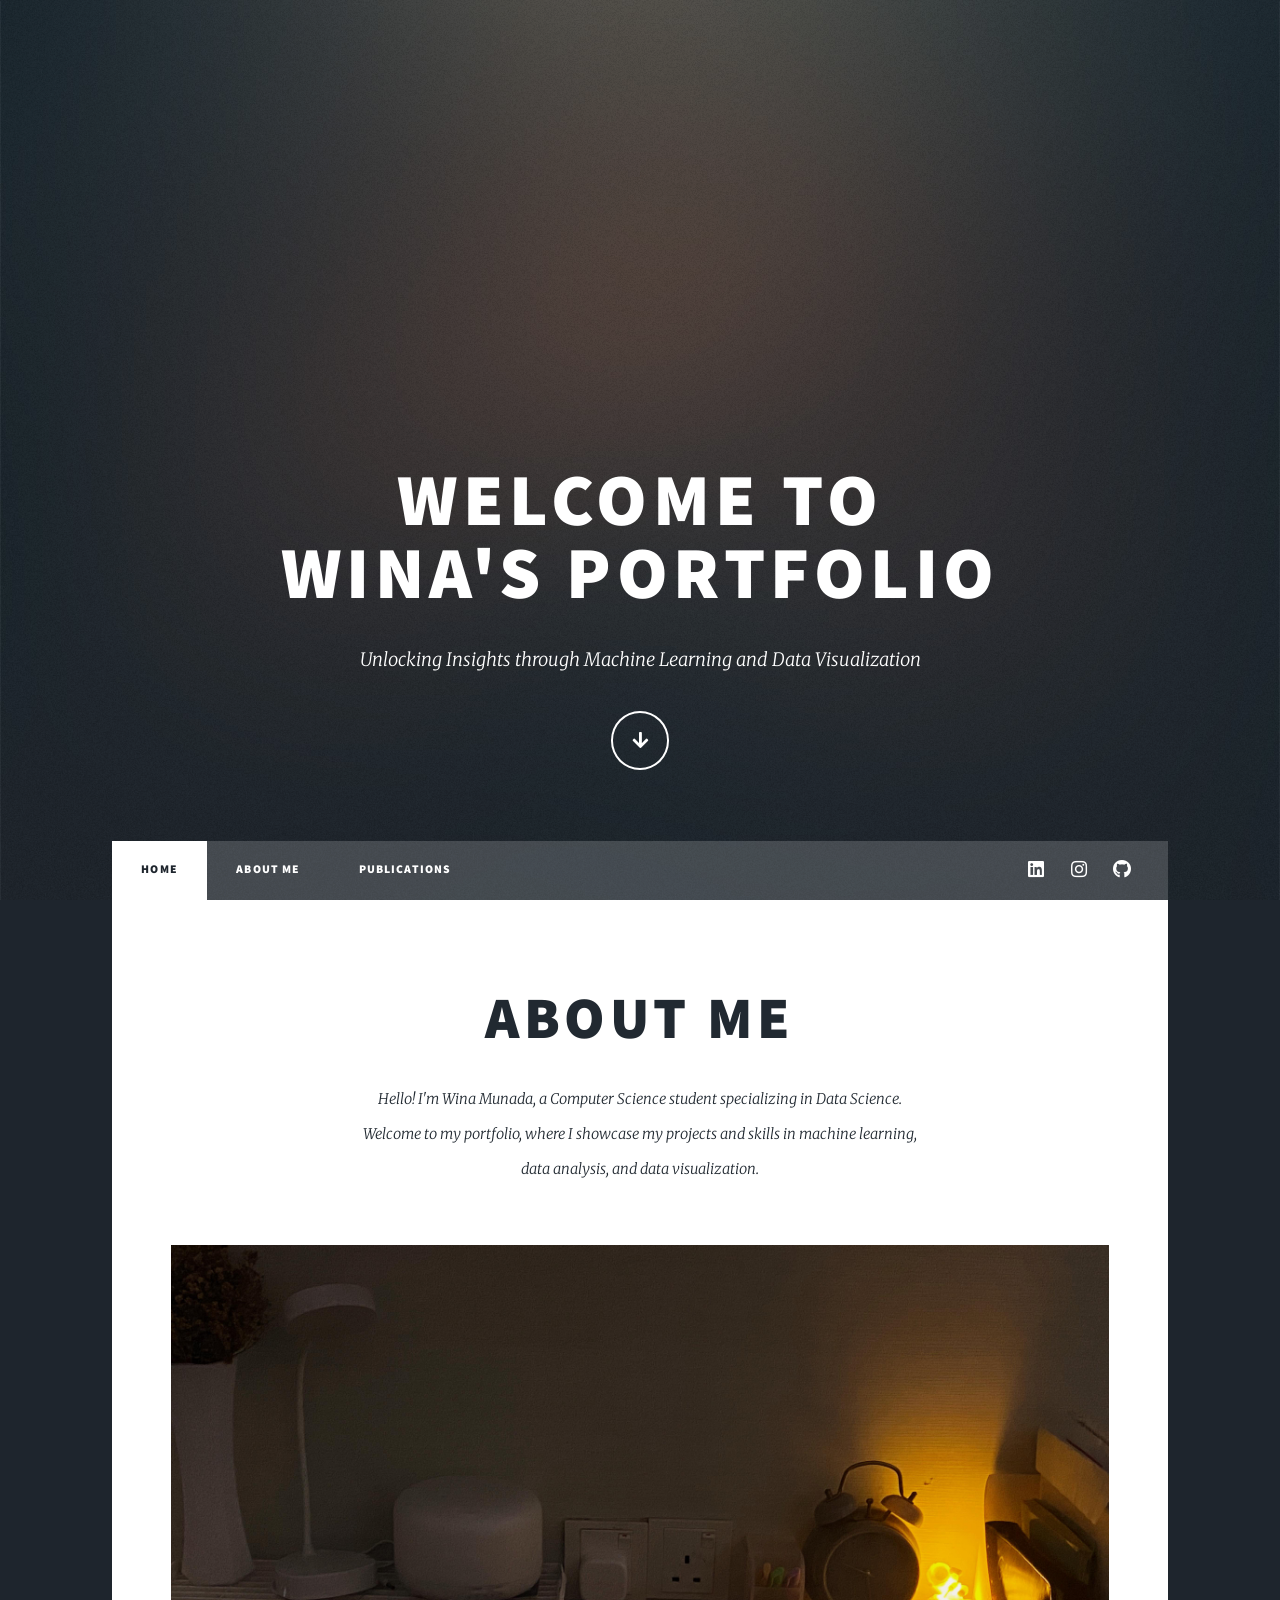
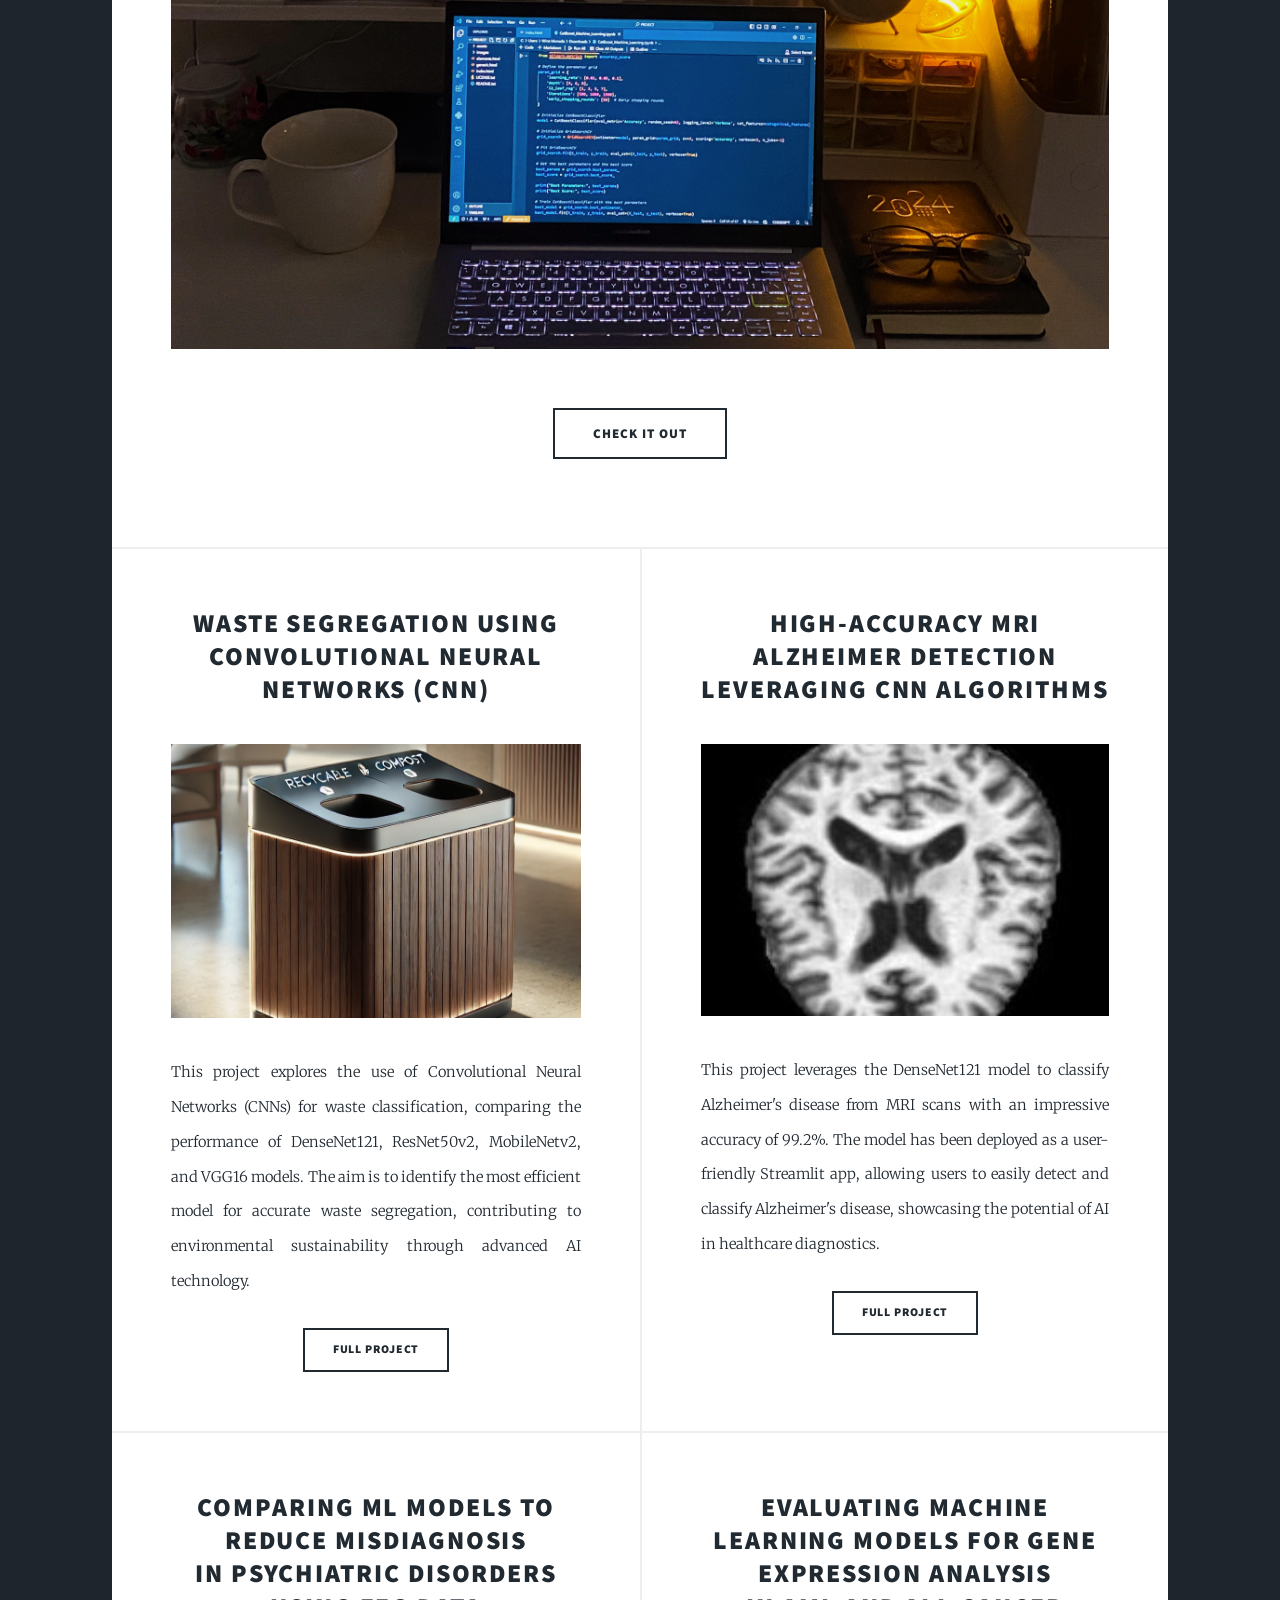
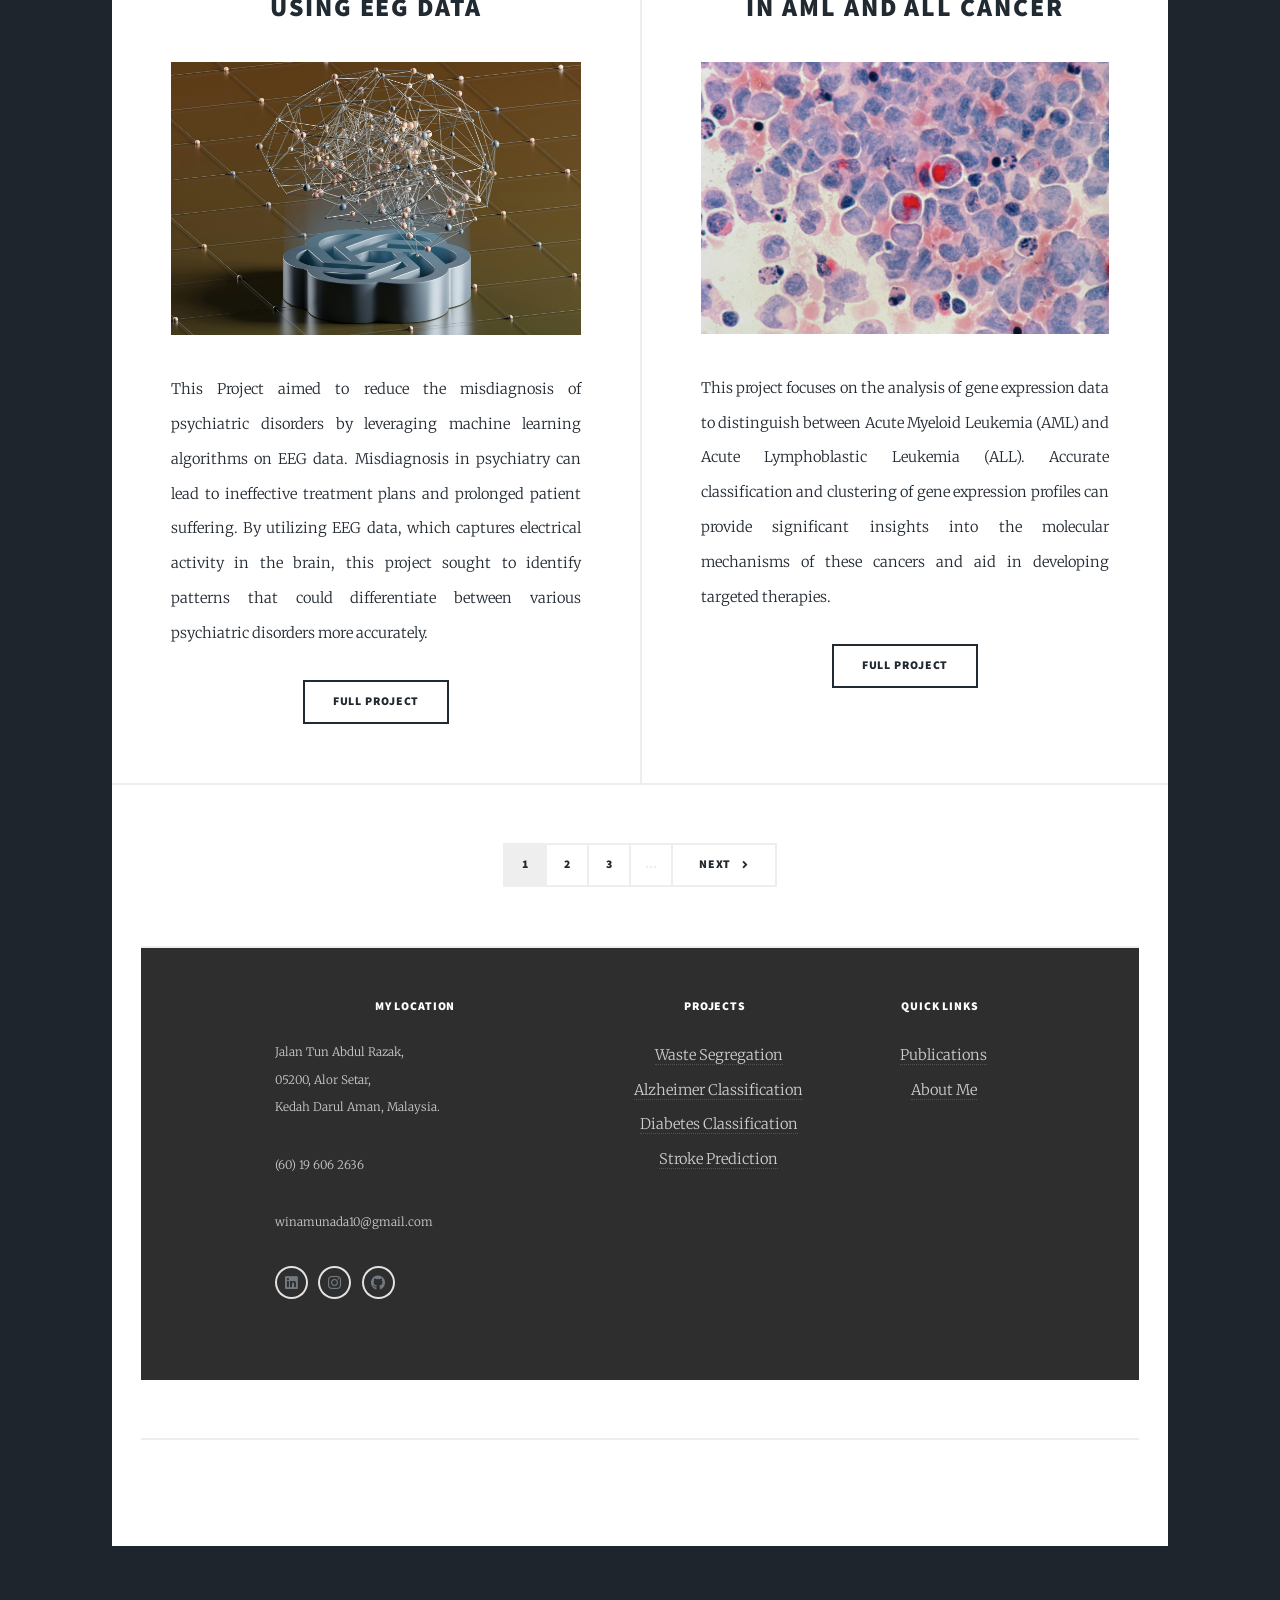
==== commit bad7aef3: "Update index.html" ====
--- a/index.html
+++ b/index.html
@@ -119,22 +119,6 @@
 								</div>
 							</footer>
 
-					</div>
-
-				<!-- Footer -->
-					<footer>
-								<div class="pagination">
-									<!--<a href="#" class="previous">Prev</a>-->
-									<a href="index.html" class="page active">1</a>
-									<a href="page2.html" class="extra">2</a>
-									<a href="page3.html" class="extra">3</a>
-									<span class="extra">&hellip;</span>
-									<a href="page2.html" class="next">Next</a>
-								</div>
-							</footer>
-
-					</div>
-
 				<!-- Footer -->
 				<footer id="footer" style="background-color: #2E2E2E; color: #ccc; padding: 40px 20px;">
 					<div style="display: flex; justify-content: space-between; flex-wrap: wrap; max-width: 1200px; margin: 0 auto;">
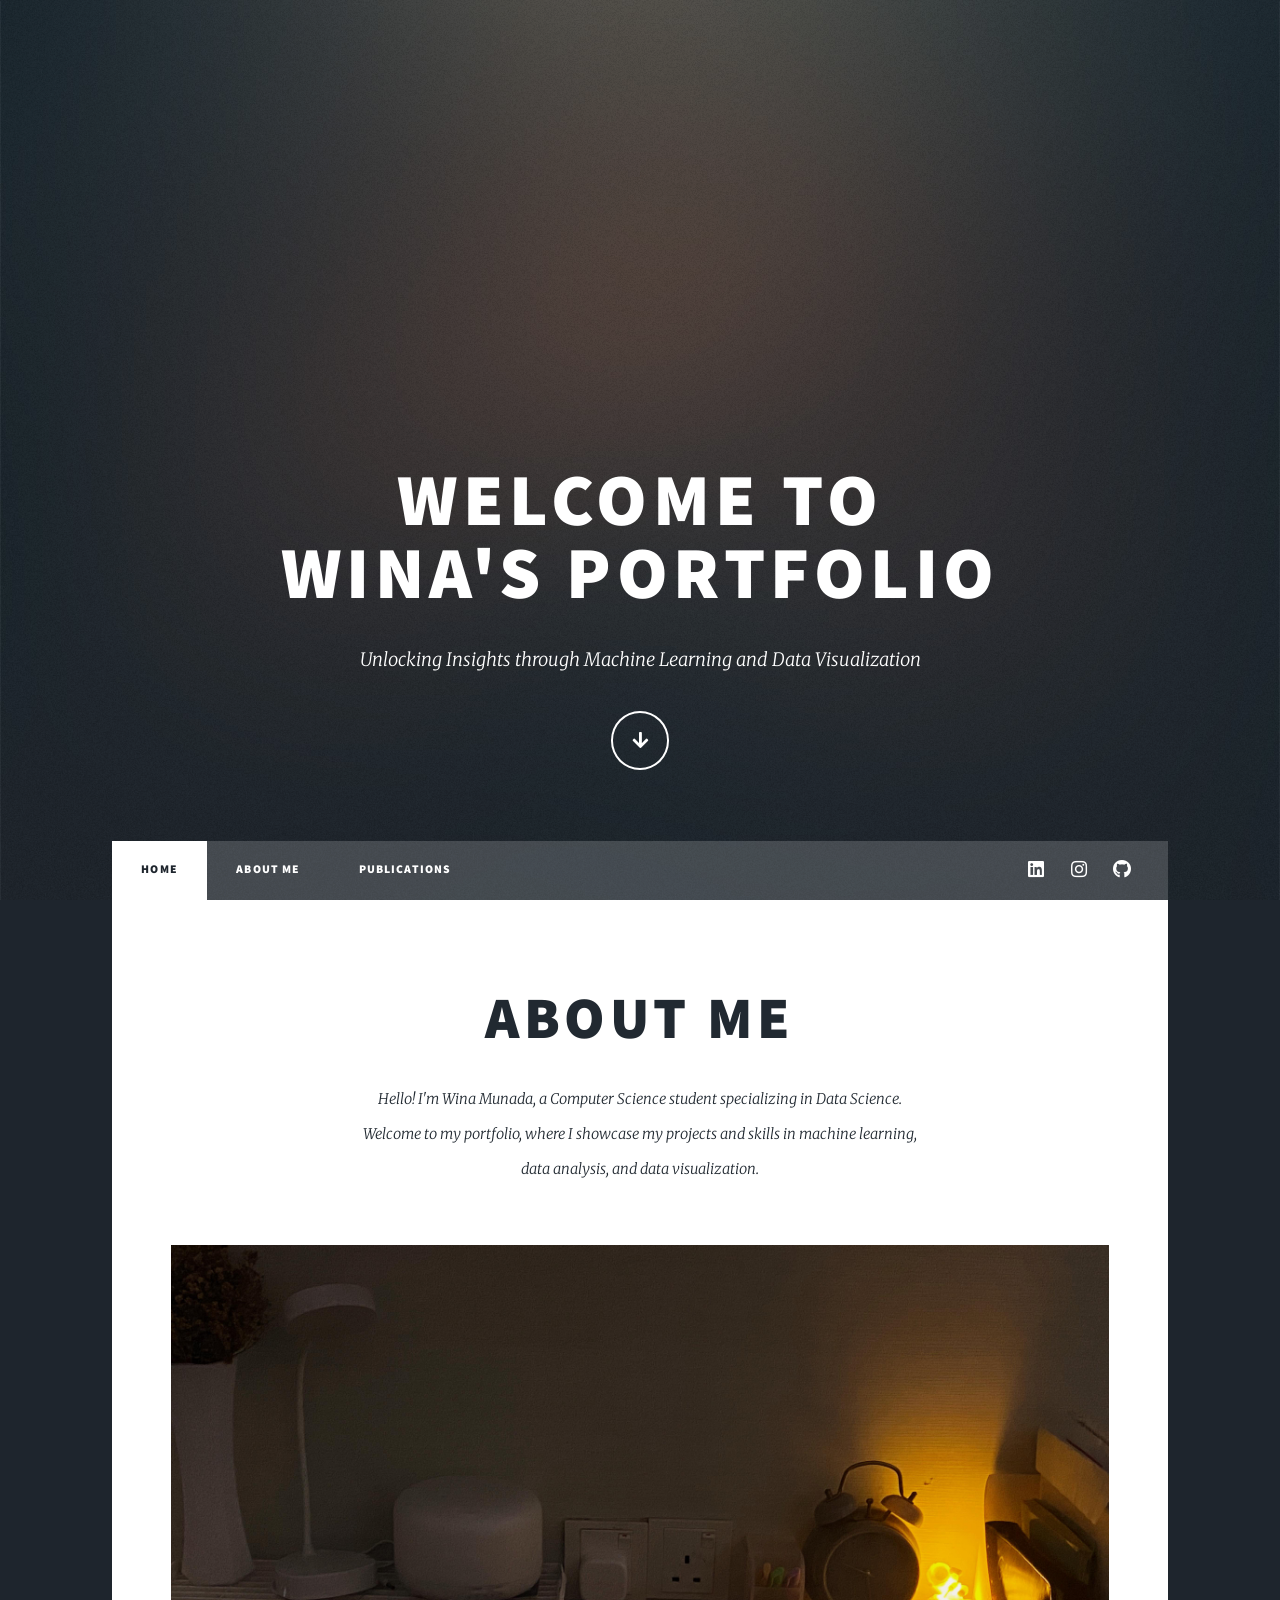
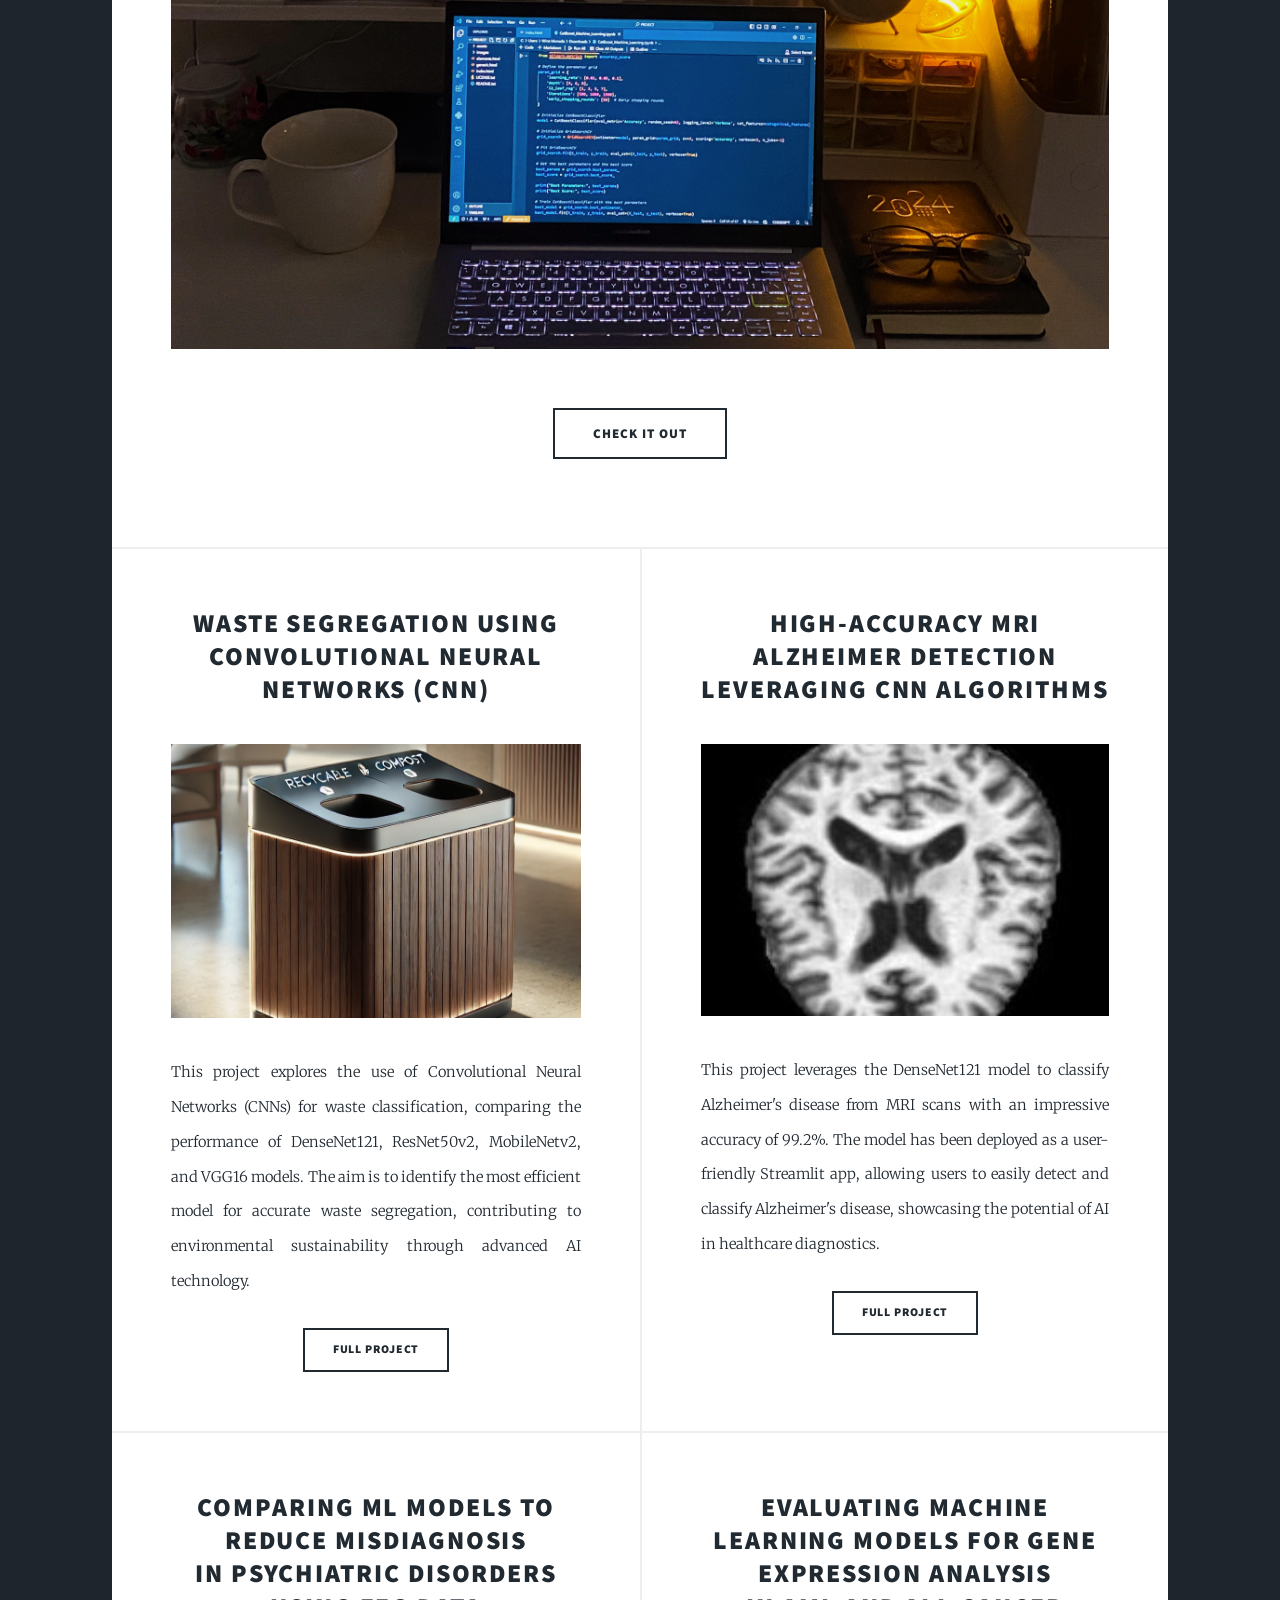
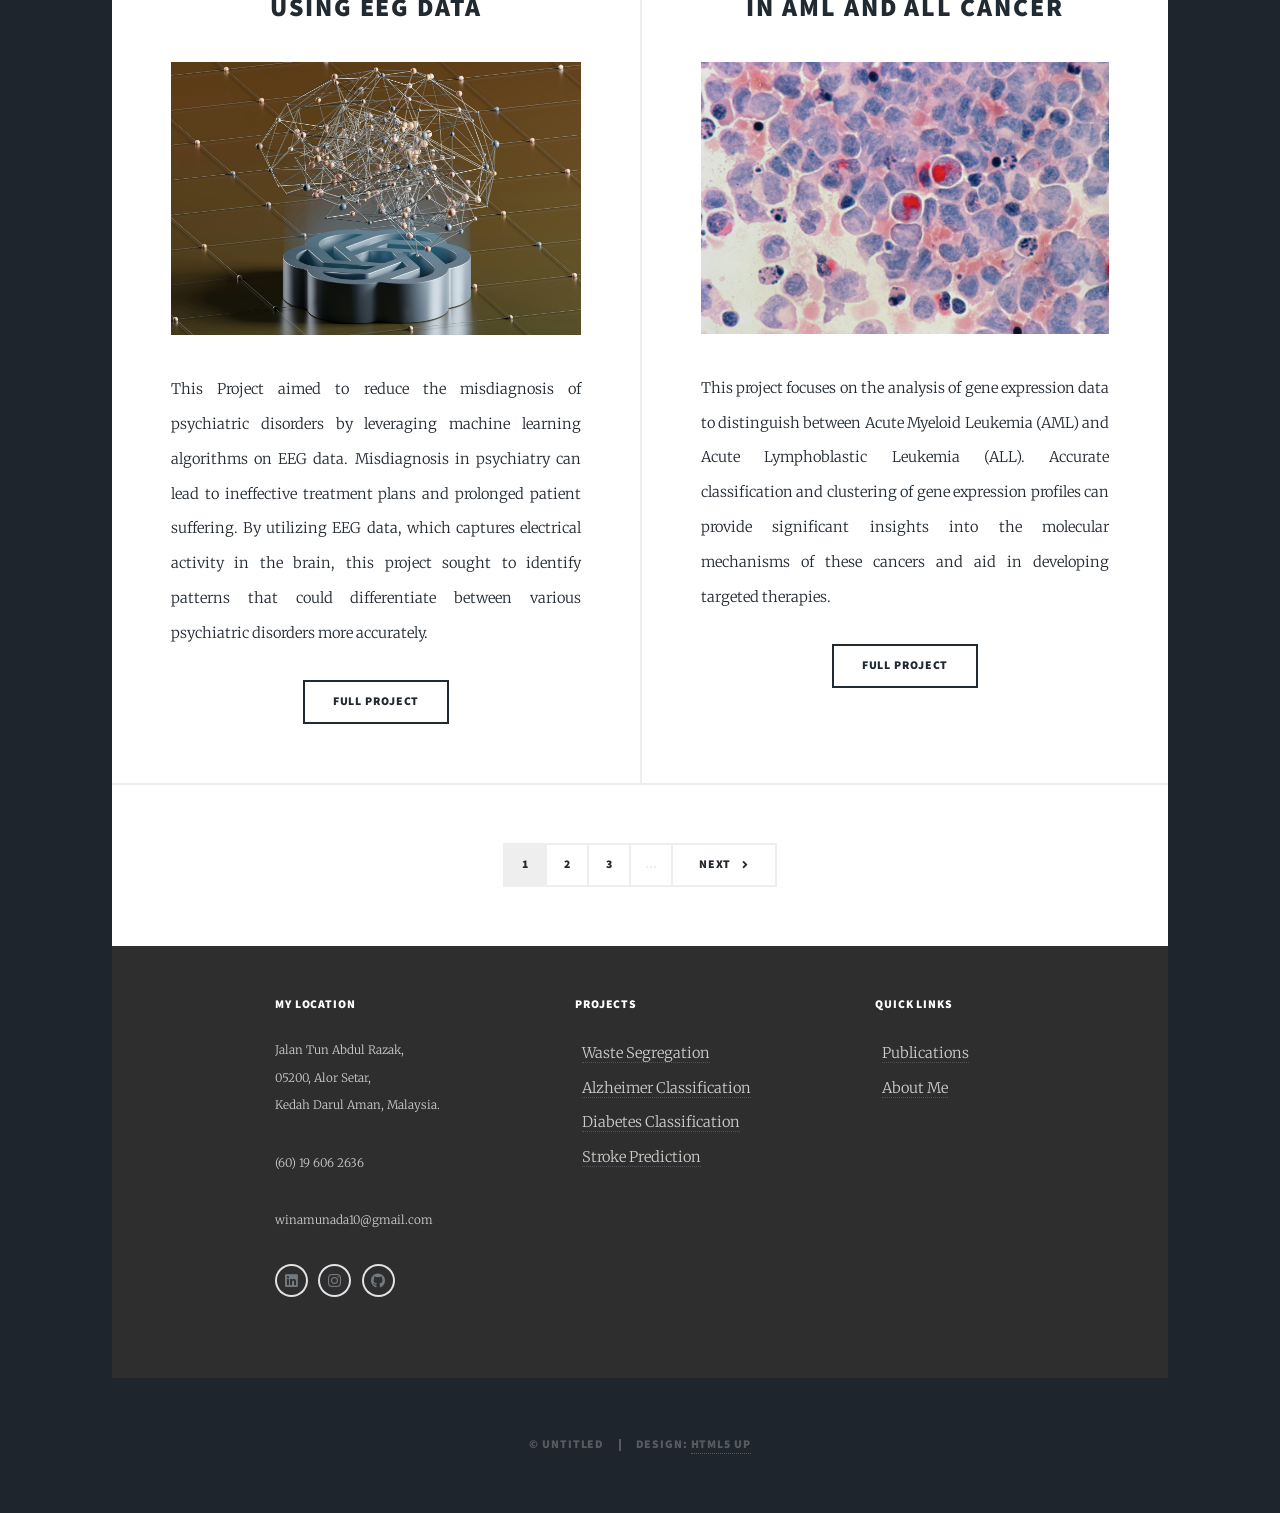
==== commit 10180ceb: "Update index.html" ====
--- a/index.html
+++ b/index.html
@@ -118,6 +118,7 @@
 									<a href="page2.html" class="next">Next</a>
 								</div>
 							</footer>
+						</div>
 
 				<!-- Footer -->
 				<footer id="footer" style="background-color: #2E2E2E; color: #ccc; padding: 40px 20px;">
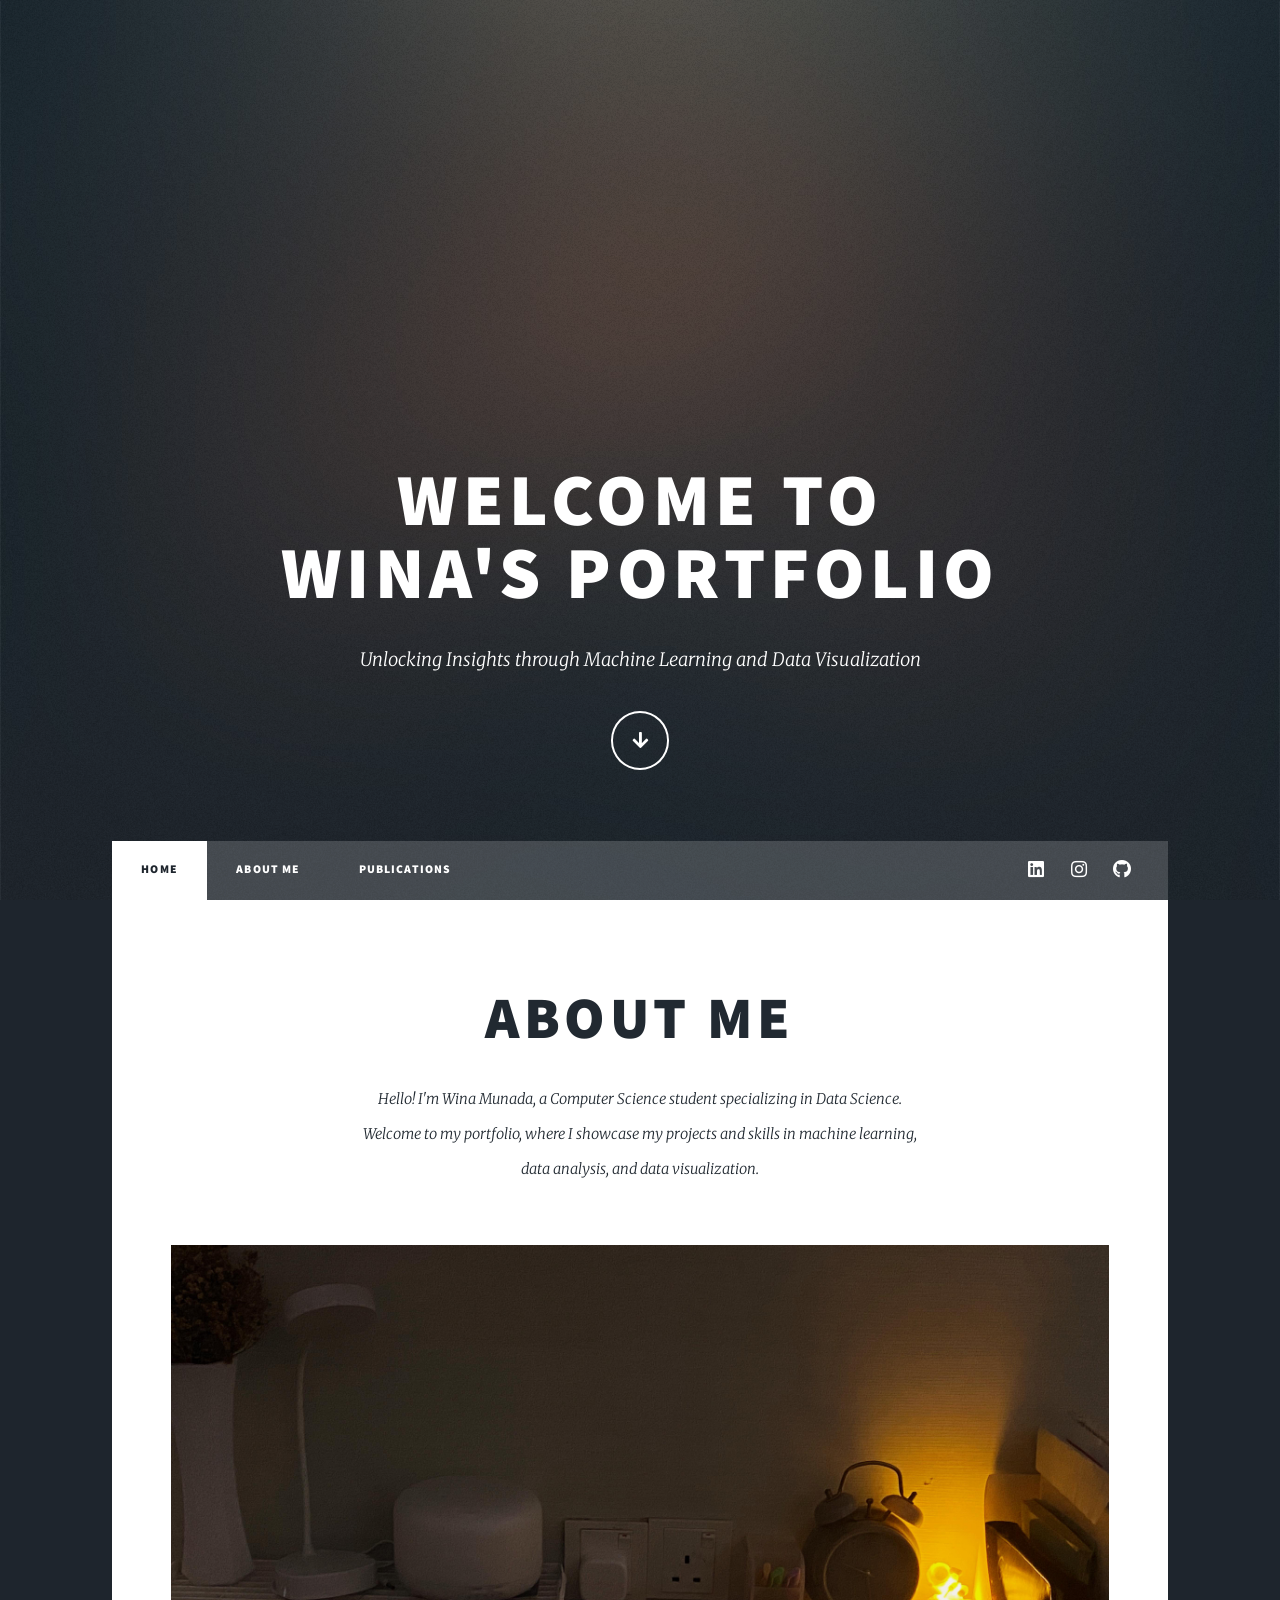
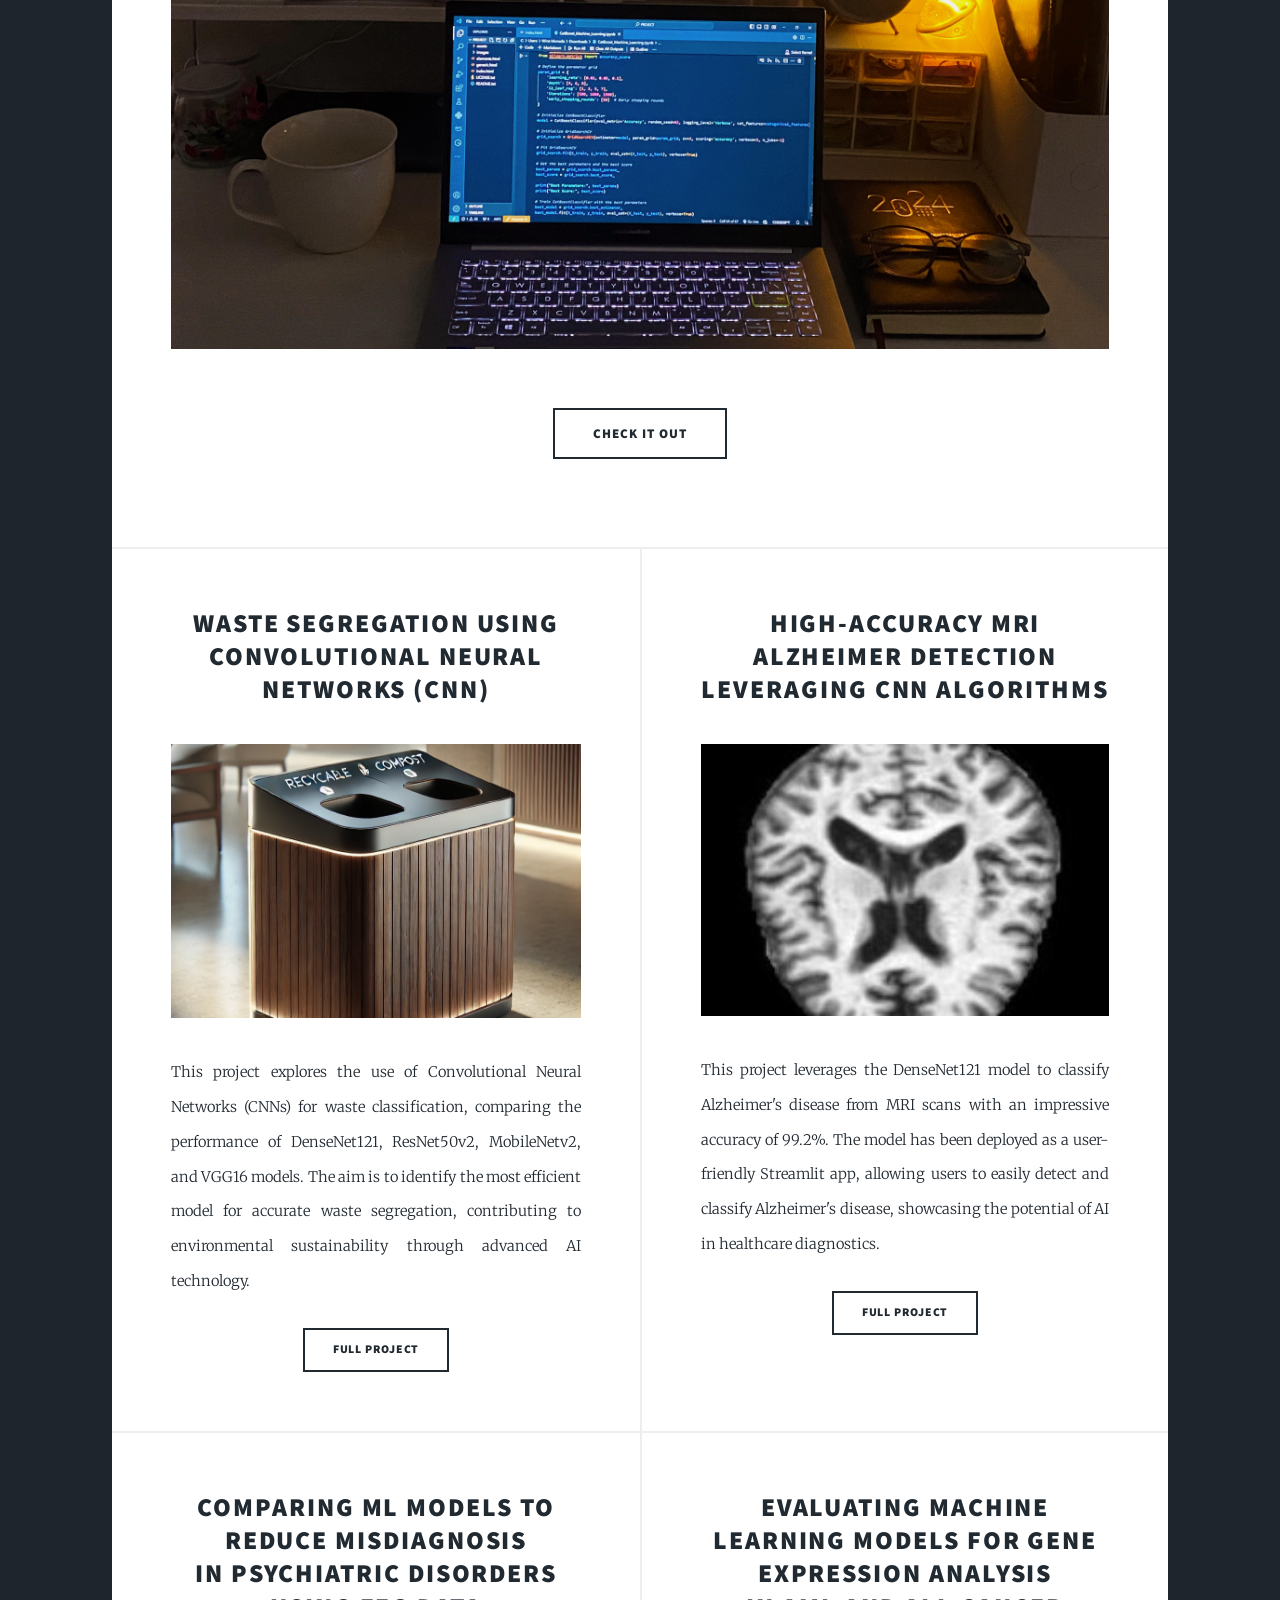
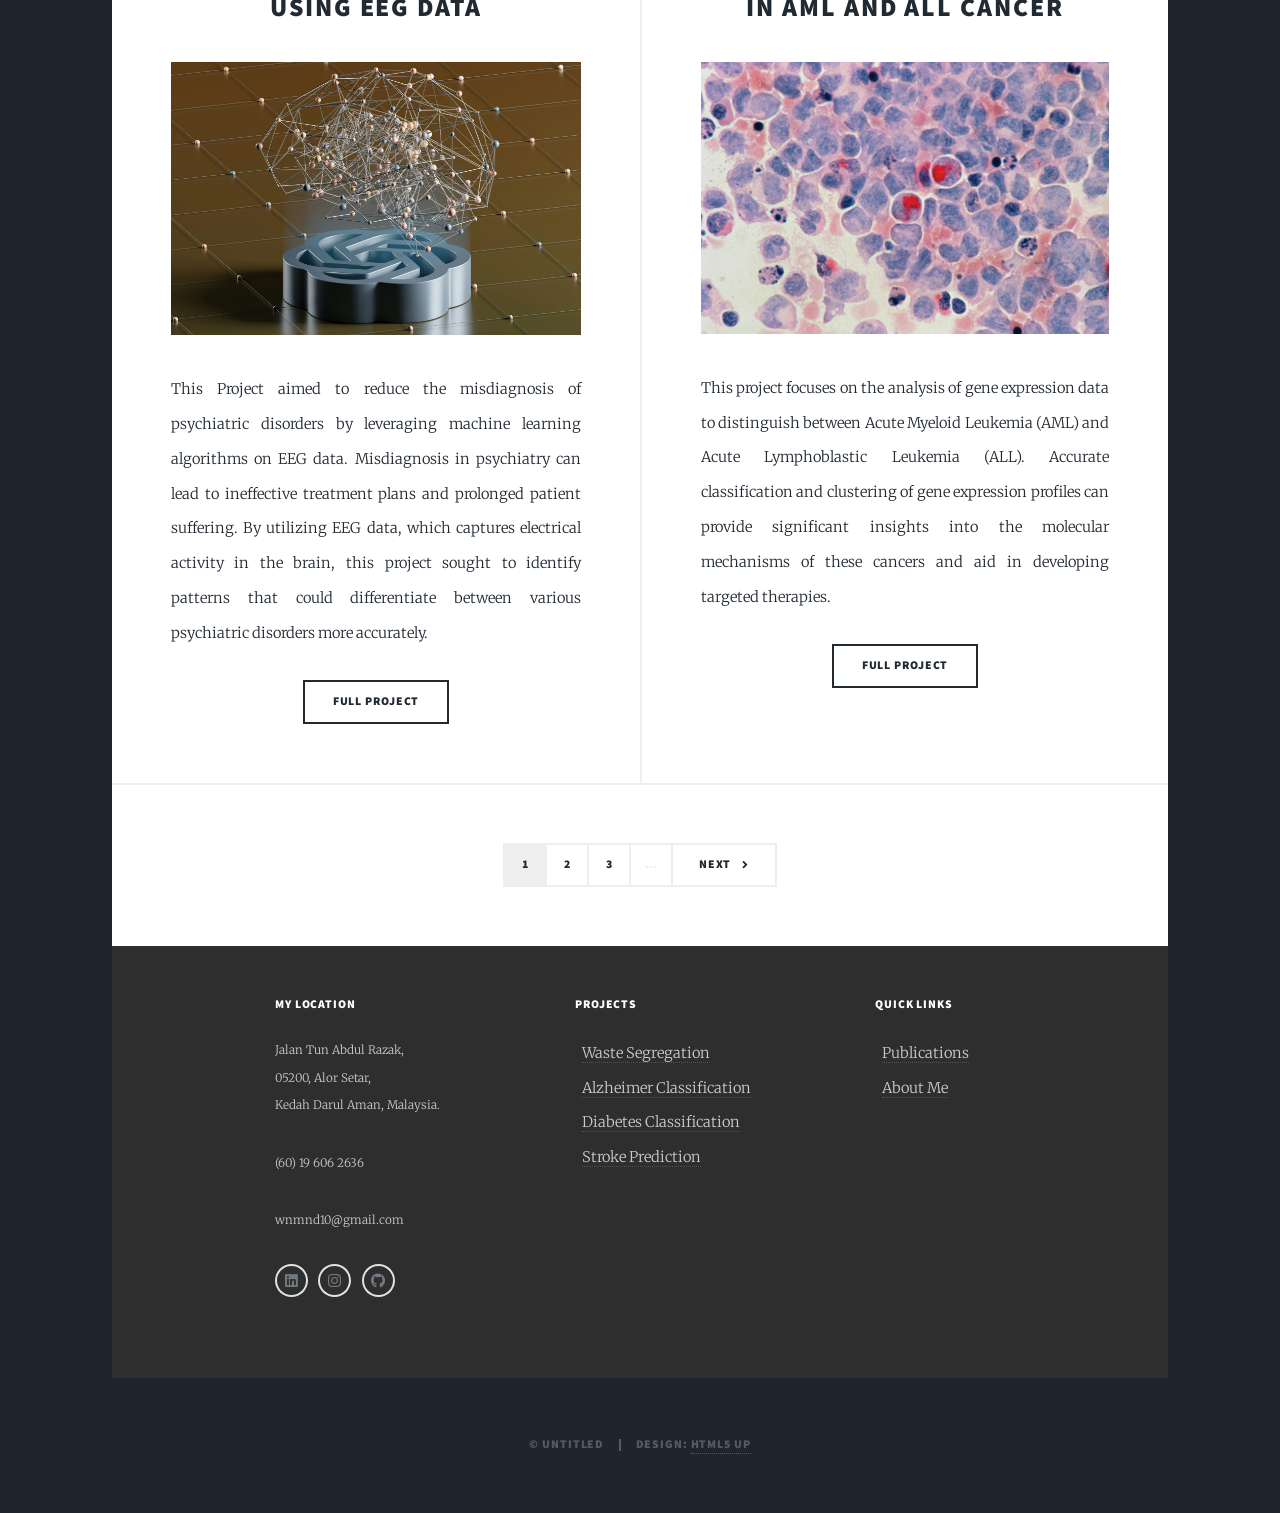
==== commit 3fba8b83: "Update index.html" ====
--- a/index.html
+++ b/index.html
@@ -31,13 +31,13 @@
 					<nav id="nav">
 						<ul class="links">
 							<li class="active"><a href="index.html">Home</a></li>
-							<li><a href="generic.html">About Me</a></li>
-							<li><a href="elements.html">Publications</a></li>
+							<li><a href="about.html">About Me</a></li>
+							<li><a href="publications.html">Publications</a></li>
 						</ul>
 						<ul class="icons">
 							<li><a href="https://www.linkedin.com/in/wina-munada/" class="icon brands fa-linkedin"><span class="label">LinkedIn</span></a></li>
 							<li><a href="https://instagram.com/wina_munada" class="icon brands fa-instagram"><span class="label">Instagram</span></a></li>
-							<li><a href="https://github.com/winamunada" class="icon brands fa-github"><span class="label">GitHub</span></a></li>
+							<li><a href="https://github.com/wnmnd" class="icon brands fa-github"><span class="label">GitHub</span></a></li>
 						</ul>
 					</nav>
 
@@ -47,7 +47,7 @@
 						<!-- Featured Post -->
 							<article class="post featured">
 								<header class="major">
-									<h2><a href="generic.html">About Me<br />
+									<h2><a href="about.html">About Me<br />
 									</a></h2>
 									<p>Hello! I'm Wina Munada, a Computer Science student specializing in Data Science.<br />
 										Welcome to my portfolio, where I showcase my projects and skills in machine learning,<br />
@@ -85,24 +85,24 @@
 								</article>
 								<article>
 									<header>
-										<h2><a href="https://github.com/winamunada/ML-EEG-Dataset">Comparing ML Models to Reduce Misdiagnosis<br />
+										<h2><a href="https://github.com/wnmnd/ML-EEG-Dataset">Comparing ML Models to Reduce Misdiagnosis<br />
 											in Psychiatric Disorders Using EEG Data</a></h2>
 									</header>
 									<a href="#" class="image fit"><img src="images/pic02.jpg" alt="" /></a>
 									<p>This Project aimed to reduce the misdiagnosis of psychiatric disorders by leveraging machine learning algorithms on EEG data. Misdiagnosis in psychiatry can lead to ineffective treatment plans and prolonged patient suffering. By utilizing EEG data, which captures electrical activity in the brain, this project sought to identify patterns that could differentiate between various psychiatric disorders more accurately.</p>
 									<ul class="actions special">
-										<li><a href="https://github.com/winamunada/ML-EEG-Dataset" class="button">Full Project</a></li>
+										<li><a href="https://github.com/wnmnd/ML-EEG-Dataset" class="button">Full Project</a></li>
 									</ul>
 								</article>
 								<article>
 									<header>
-										<h2><a href="https://github.com/winamunada/AML-ALL-Gene-Expression-ML/">Evaluating Machine Learning Models for Gene Expression Analysis <br />
+										<h2><a href="https://github.com/wnmnd/AML-ALL-Gene-Expression-ML/">Evaluating Machine Learning Models for Gene Expression Analysis <br />
 											in AML and ALL Cancer</a></h2>
 									</header>
 									<a href="#" class="image fit"><img src="images/pic03.jpg" alt="" /></a>
 									<p>This project focuses on the analysis of gene expression data to distinguish between Acute Myeloid Leukemia (AML) and Acute Lymphoblastic Leukemia (ALL). Accurate classification and clustering of gene expression profiles can provide significant insights into the molecular mechanisms of these cancers and aid in developing targeted therapies.</p>
 									<ul class="actions special">
-										<li><a href="https://github.com/winamunada/AML-ALL-Gene-Expression-ML/" class="button">Full Project</a></li>
+										<li><a href="https://github.com/wnmnd/AML-ALL-Gene-Expression-ML/" class="button">Full Project</a></li>
 									</ul>
 								</article>
 							</section>
@@ -131,12 +131,12 @@
 							05200, Alor Setar,<br>
 							Kedah Darul Aman, Malaysia.</p>
 							<p><span style="display: flex; align-items: center;">(60) 19 606 2636</span></p>
-							<p><span style="display: flex; align-items: center;">winamunada10@gmail.com</span></p>
+							<p><span style="display: flex; align-items: center;">wnmnd10@gmail.com</span></p>
 							<div style="display: flex; gap: 10px; margin-top: 10px;">
 								<ul class="icons alt">
 									<li><a href="https://www.linkedin.com/in/wina-munada/" class="icon brands alt fa-linkedin"><span class="label">Facebook</span></a></li>
 									<li><a href="https://instagram.com/wina_munada" class="icon brands alt fa-instagram"><span class="label">Instagram</span></a></li>
-									<li><a href="https://github.com/winamunada" class="icon brands alt fa-github"><span class="label">GitHub</span></a></li>
+									<li><a href="https://github.com/wnmnd" class="icon brands alt fa-github"><span class="label">GitHub</span></a></li>
 								</ul>
 							</div>
 						</div>
@@ -148,7 +148,7 @@
 								<li><a href="https://github.com/wnmnd/Waste-Segregation-Using-CNN" style="color: #ccc; text-decoration: none;">Waste Segregation</a></li>
 								<li><a href="https://github.com/wnmnd/MRI-alzheimer-classification" style="color: #ccc; text-decoration: none;">Alzheimer Classification</a></li>
 								<li><a href="https://github.com/wnmnd/diabetes-prediction-webapp" style="color: #ccc; text-decoration: none;">Diabetes Classification</a></li>
-								<li><a href="https://github.com/winamunada/stroke-prediction/" style="color: #ccc; text-decoration: none;">Stroke Prediction</a></li>
+								<li><a href="https://github.com/wnmnd/stroke-prediction/" style="color: #ccc; text-decoration: none;">Stroke Prediction</a></li>
 							</ul>
 						</div>
 				
@@ -156,8 +156,8 @@
 						<div style="flex: 1; min-width: 150px; padding: 10px;">
 							<h3 style="color: #fff;">Quick Links</h3>
 							<ul style="list-style: none; padding: 0; margin: 0;">
-								<li><a href="elements.html" style="color: #ccc; text-decoration: none;">Publications</a></li>
-								<li><a href="generic.html" style="color: #ccc; text-decoration: none;">About Me</a></li>
+								<li><a href="publications.html" style="color: #ccc; text-decoration: none;">Publications</a></li>
+								<li><a href="about.html" style="color: #ccc; text-decoration: none;">About Me</a></li>
 							</ul>
 						</div>
 				
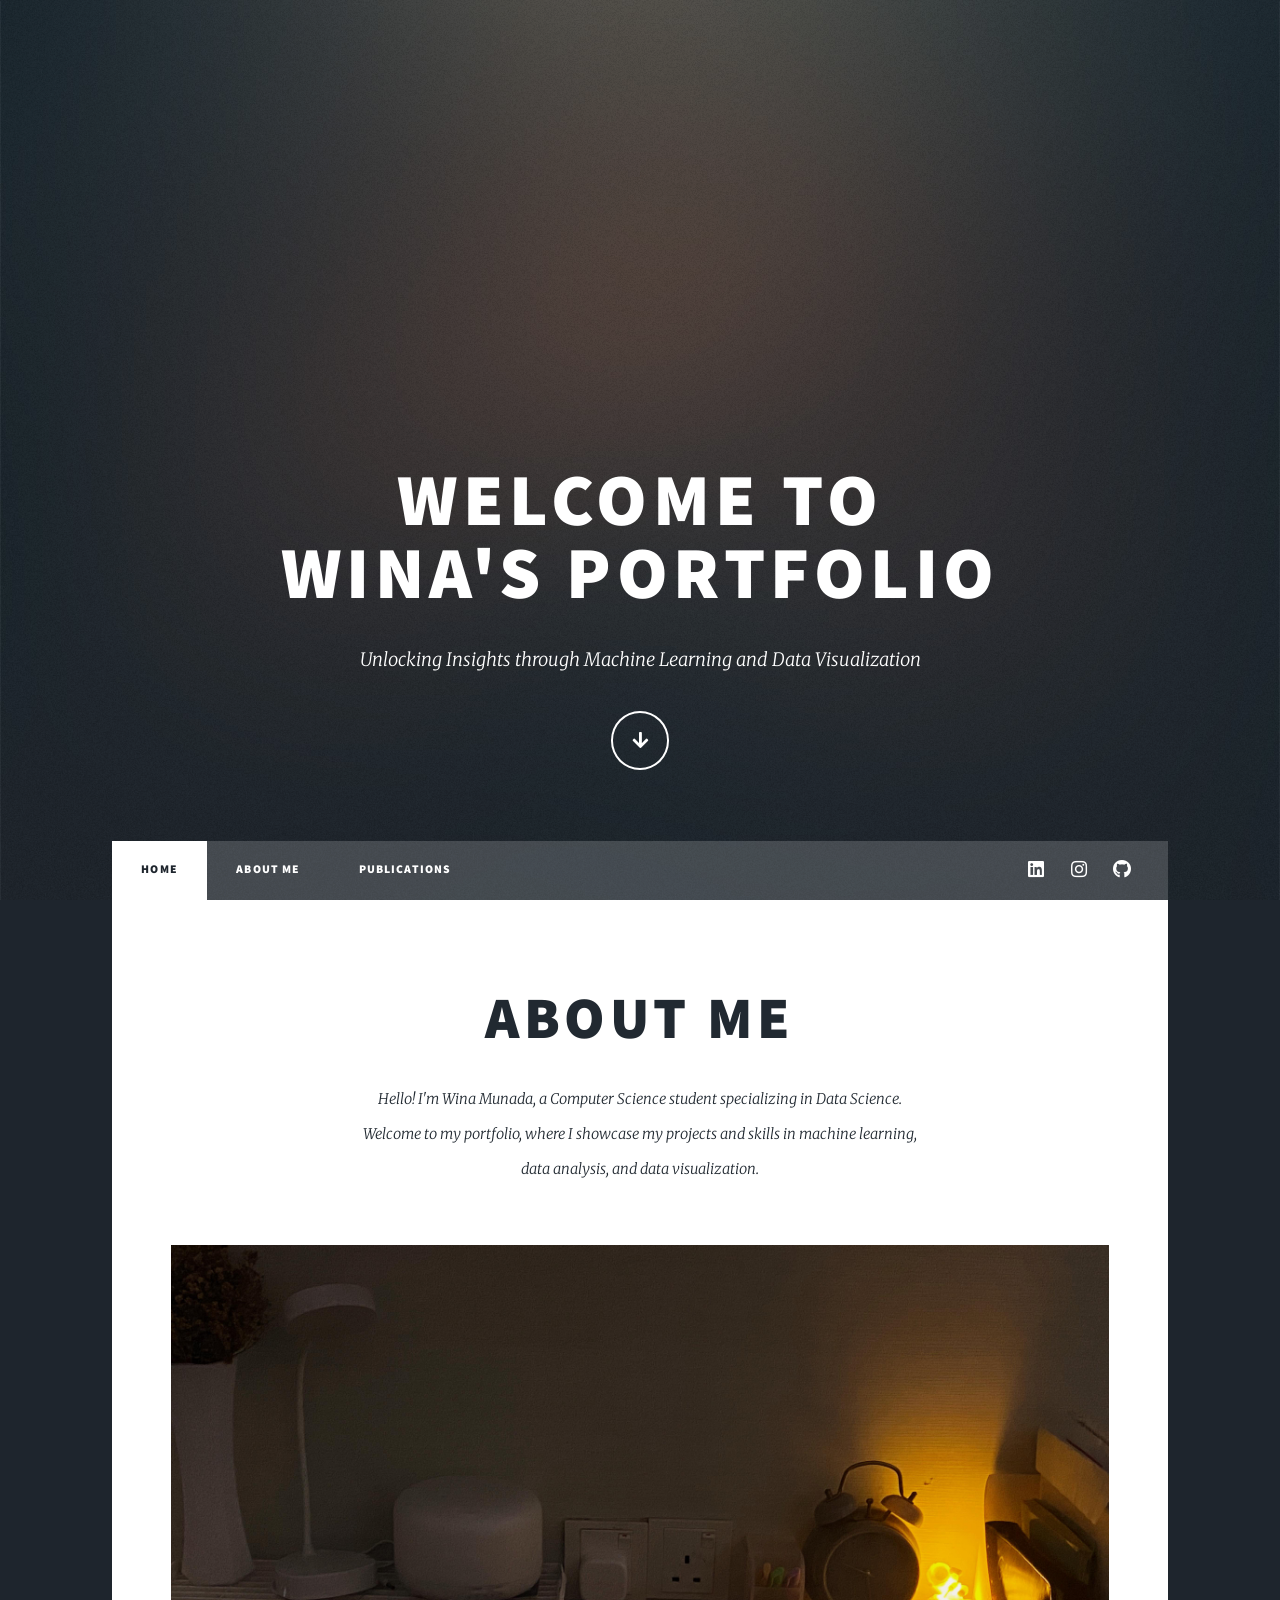
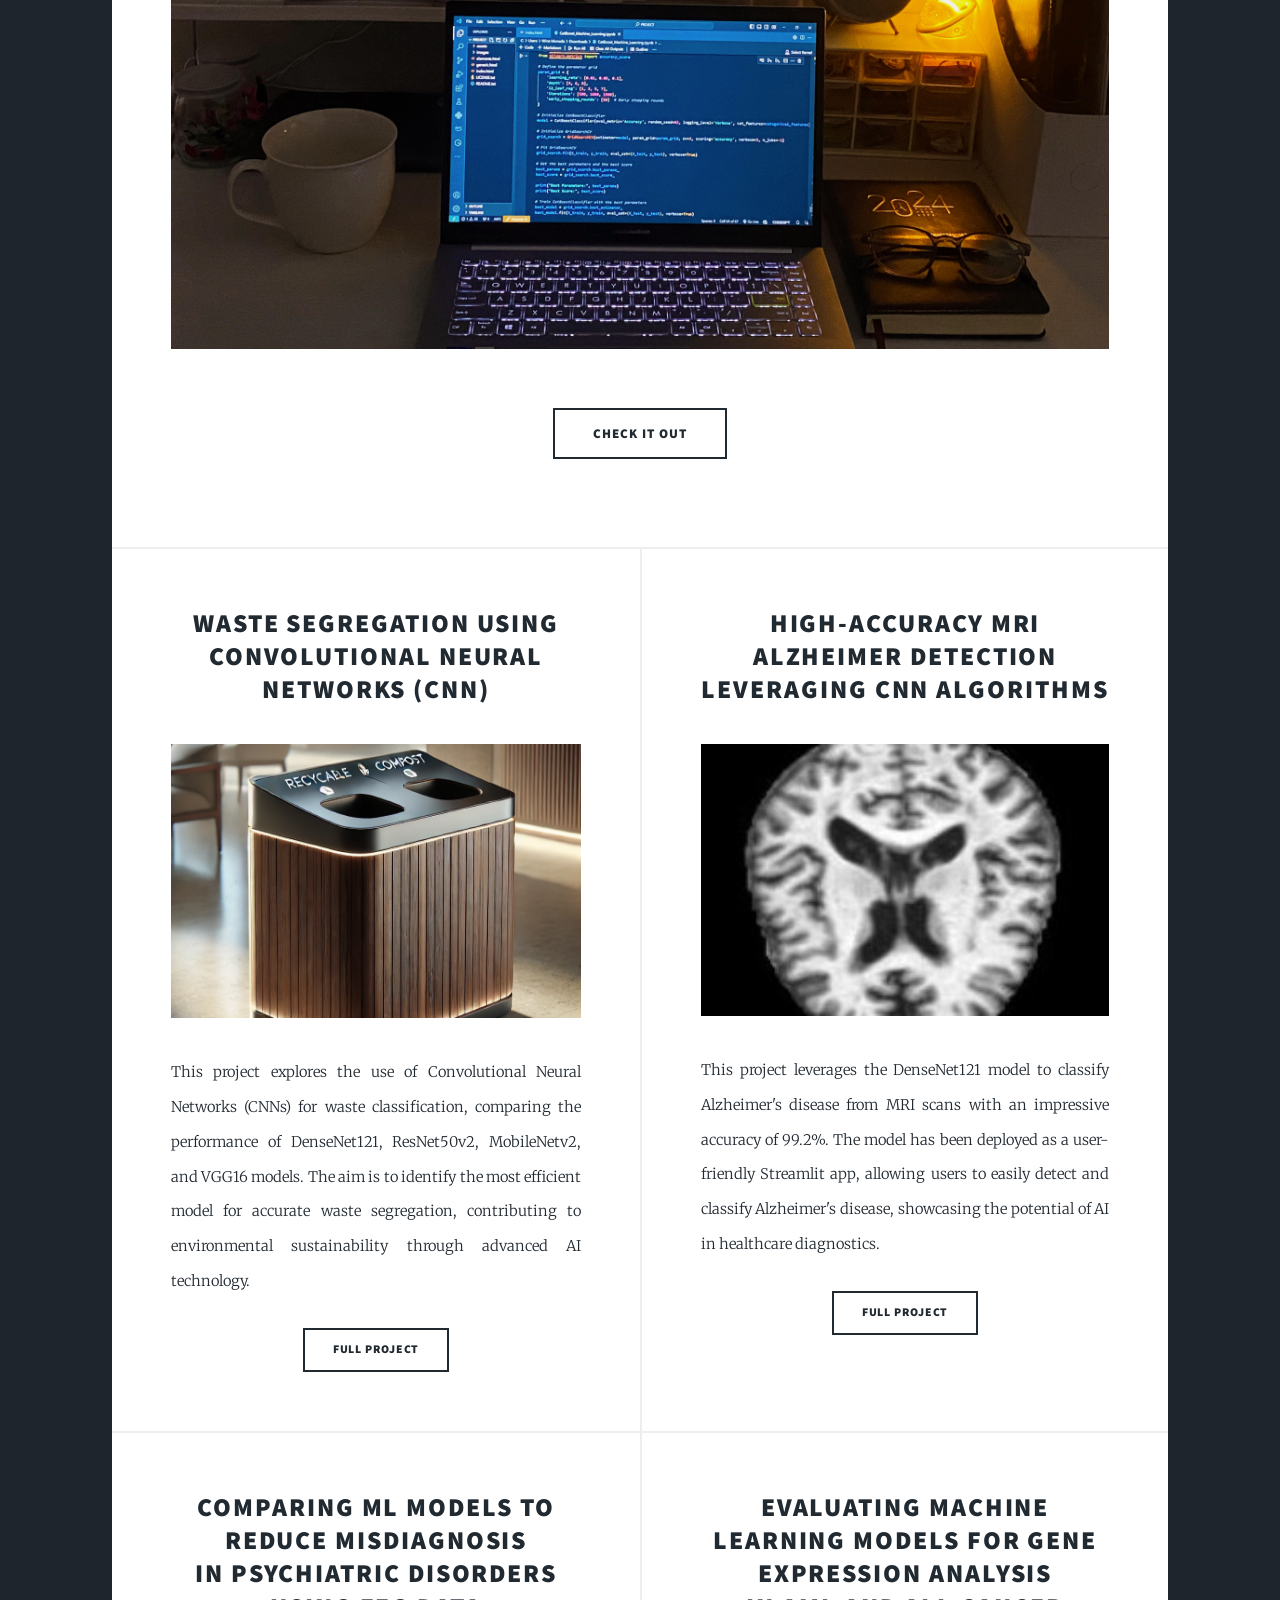
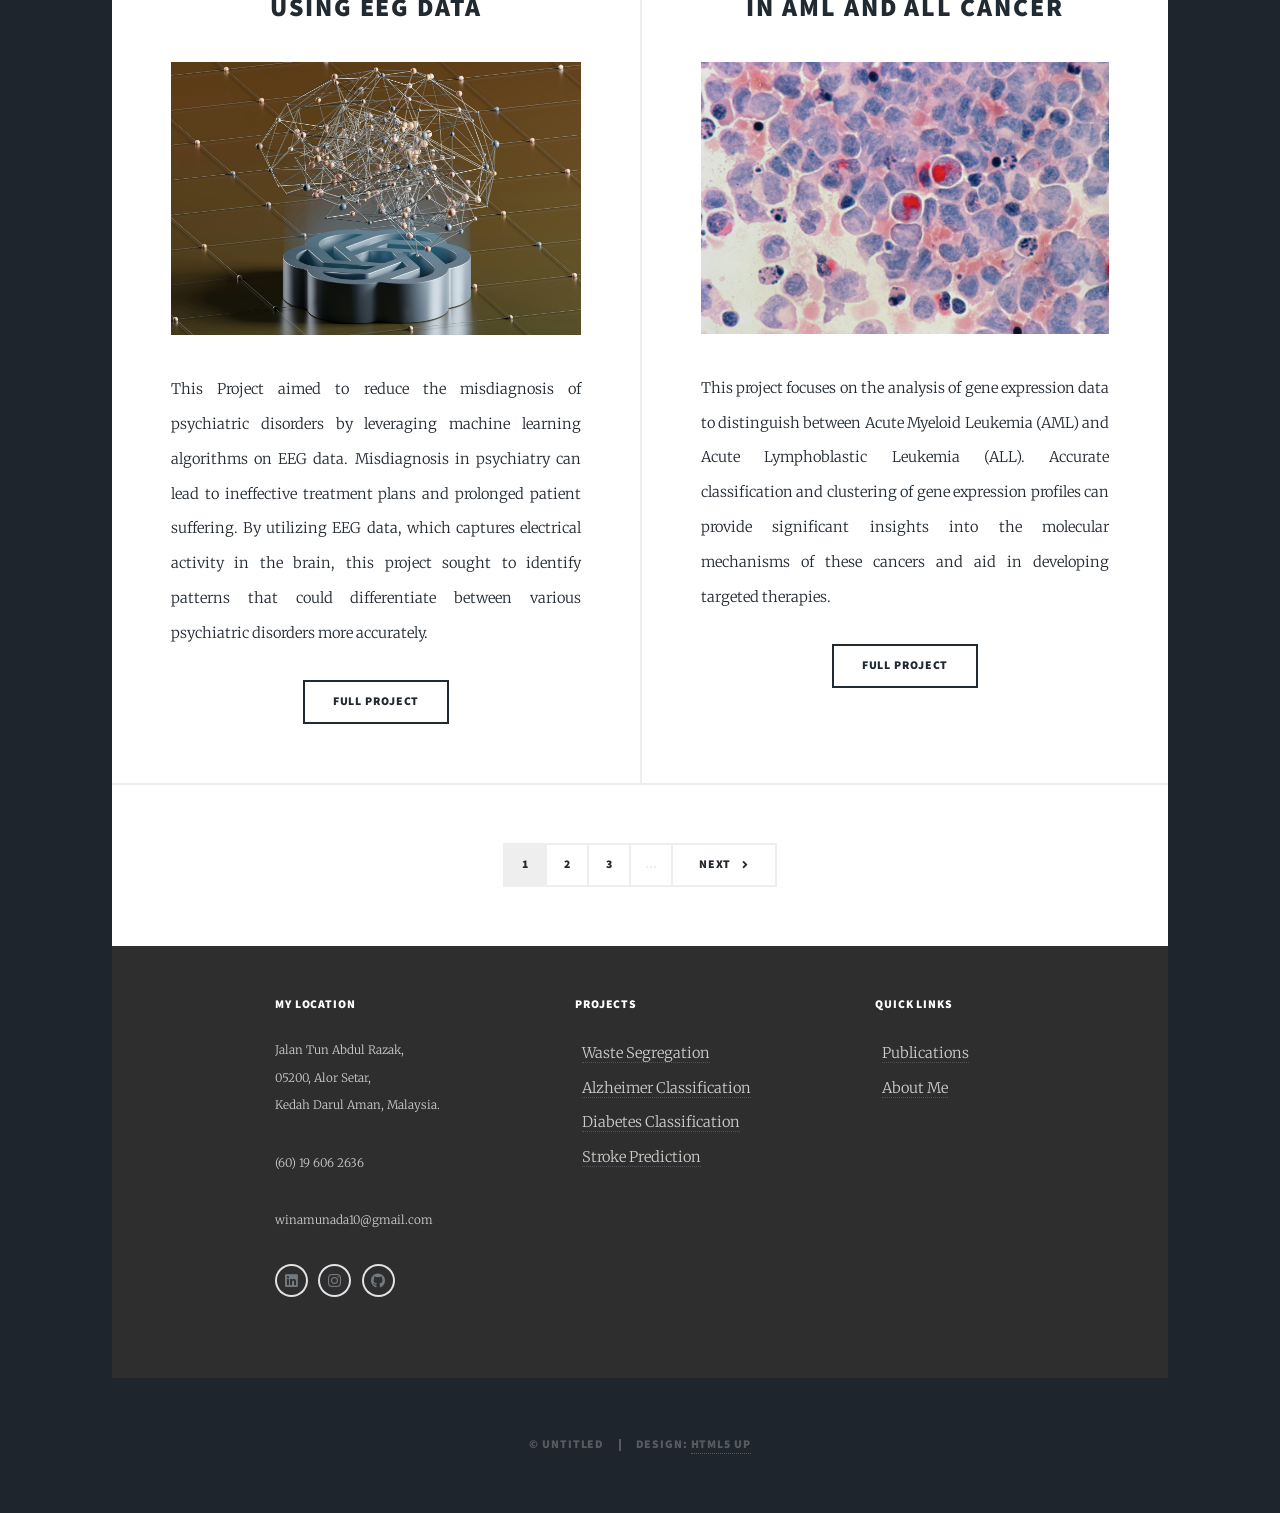
==== commit 3f4bdc6b: "Update index.html" ====
--- a/index.html
+++ b/index.html
@@ -131,7 +131,7 @@
 							05200, Alor Setar,<br>
 							Kedah Darul Aman, Malaysia.</p>
 							<p><span style="display: flex; align-items: center;">(60) 19 606 2636</span></p>
-							<p><span style="display: flex; align-items: center;">wnmnd10@gmail.com</span></p>
+							<p><span style="display: flex; align-items: center;">winamunada10@gmail.com</span></p>
 							<div style="display: flex; gap: 10px; margin-top: 10px;">
 								<ul class="icons alt">
 									<li><a href="https://www.linkedin.com/in/wina-munada/" class="icon brands alt fa-linkedin"><span class="label">Facebook</span></a></li>
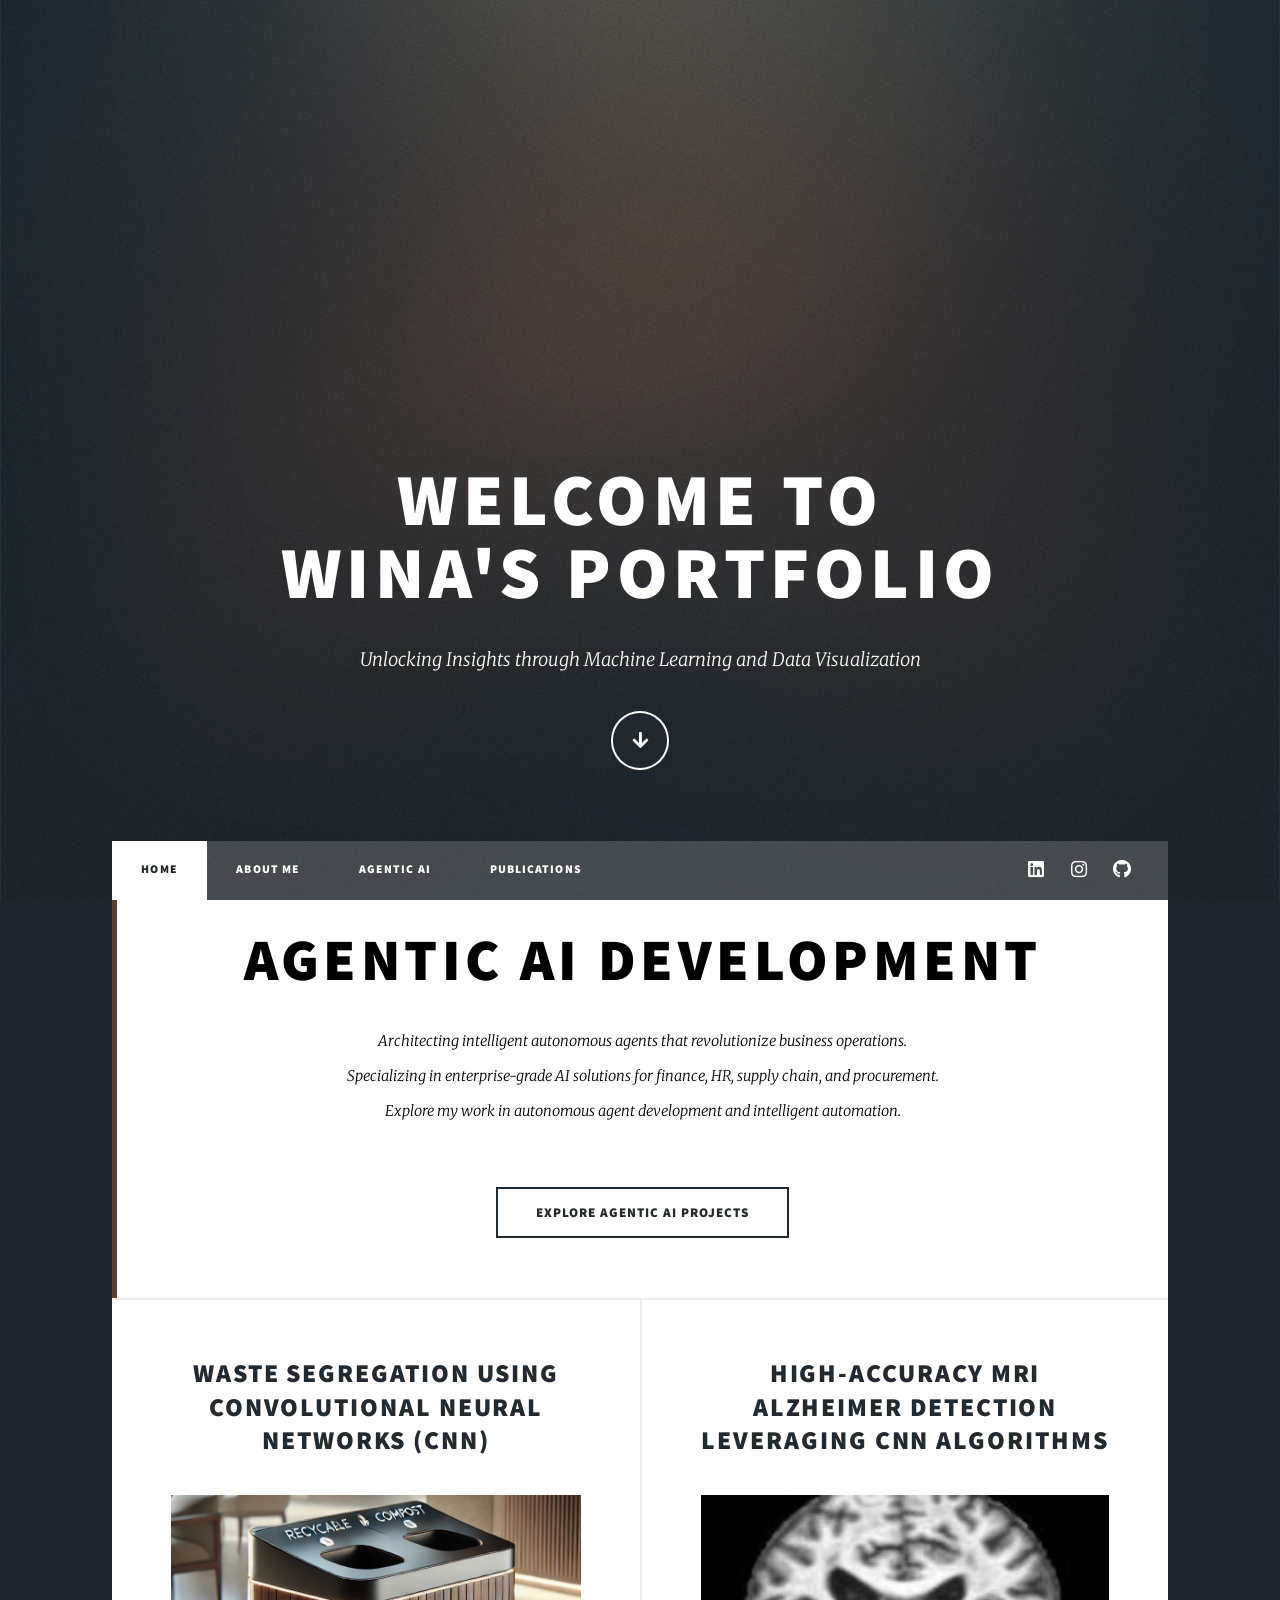
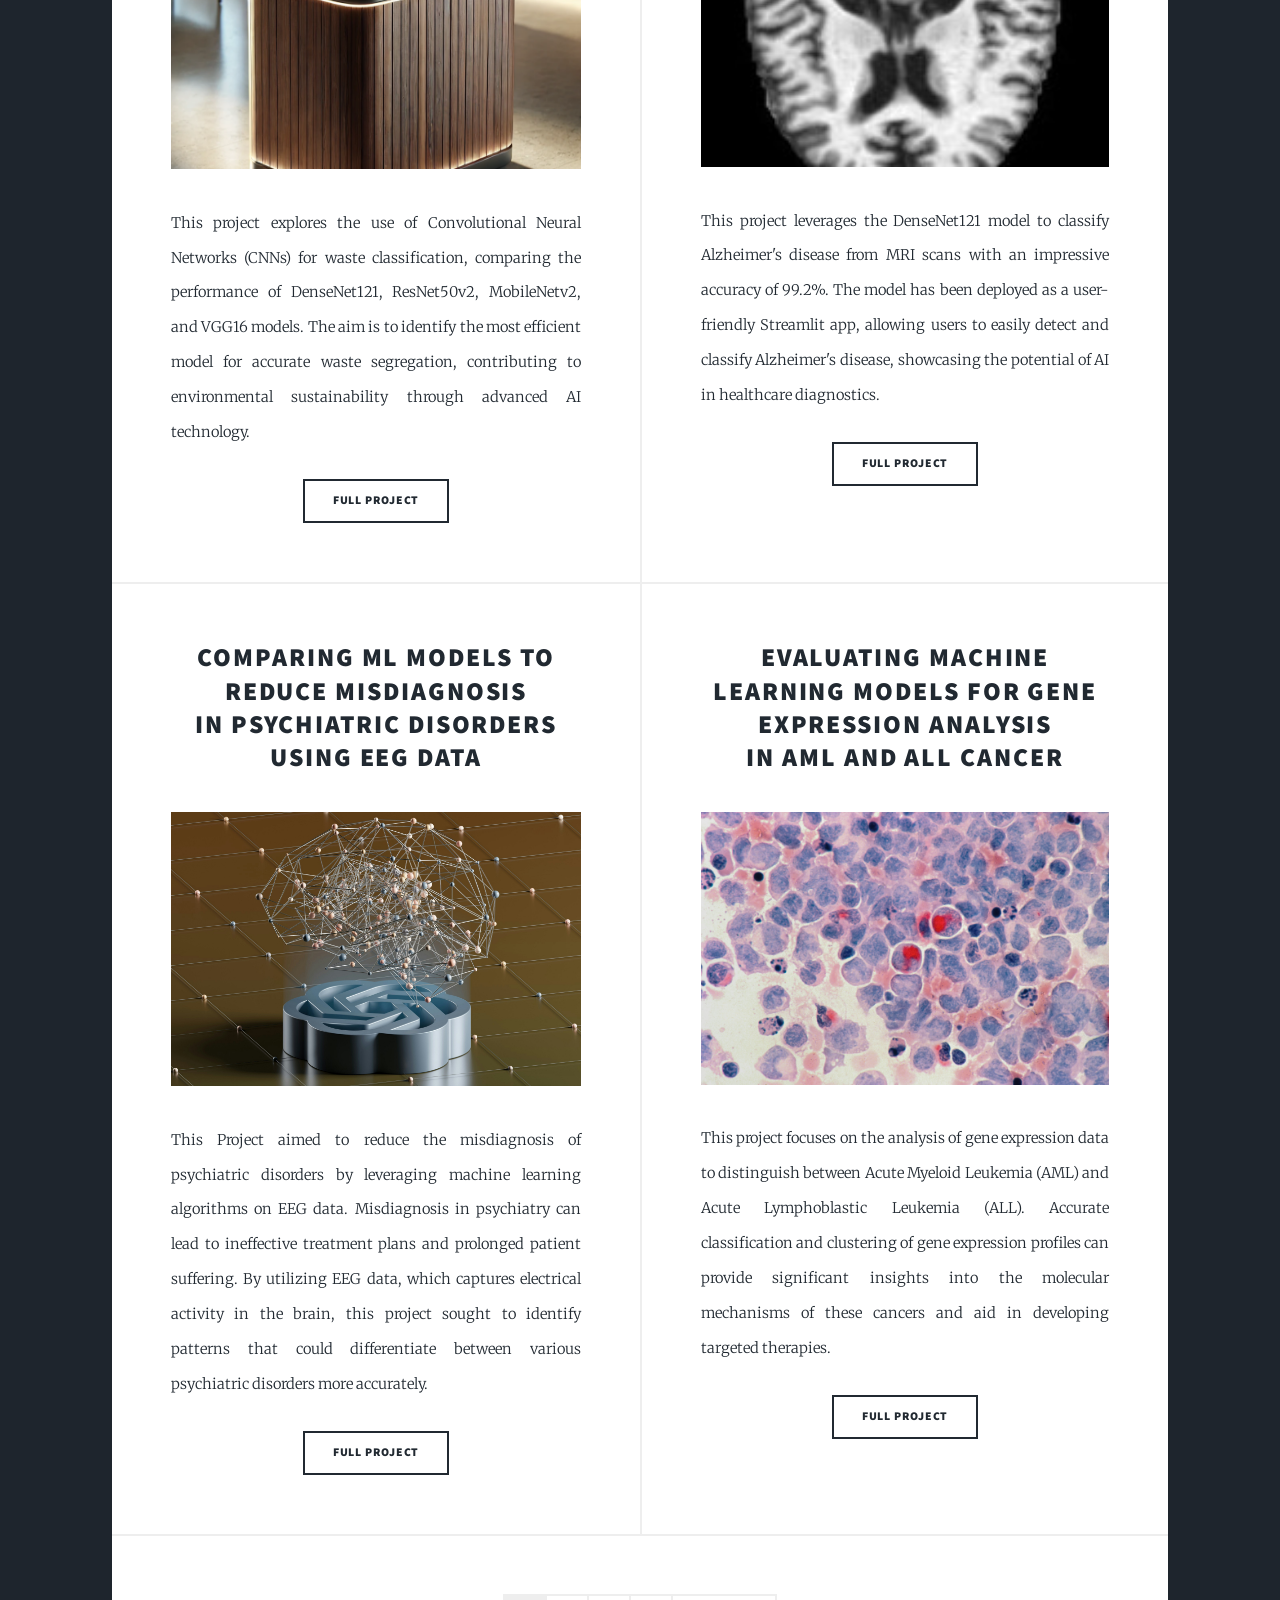
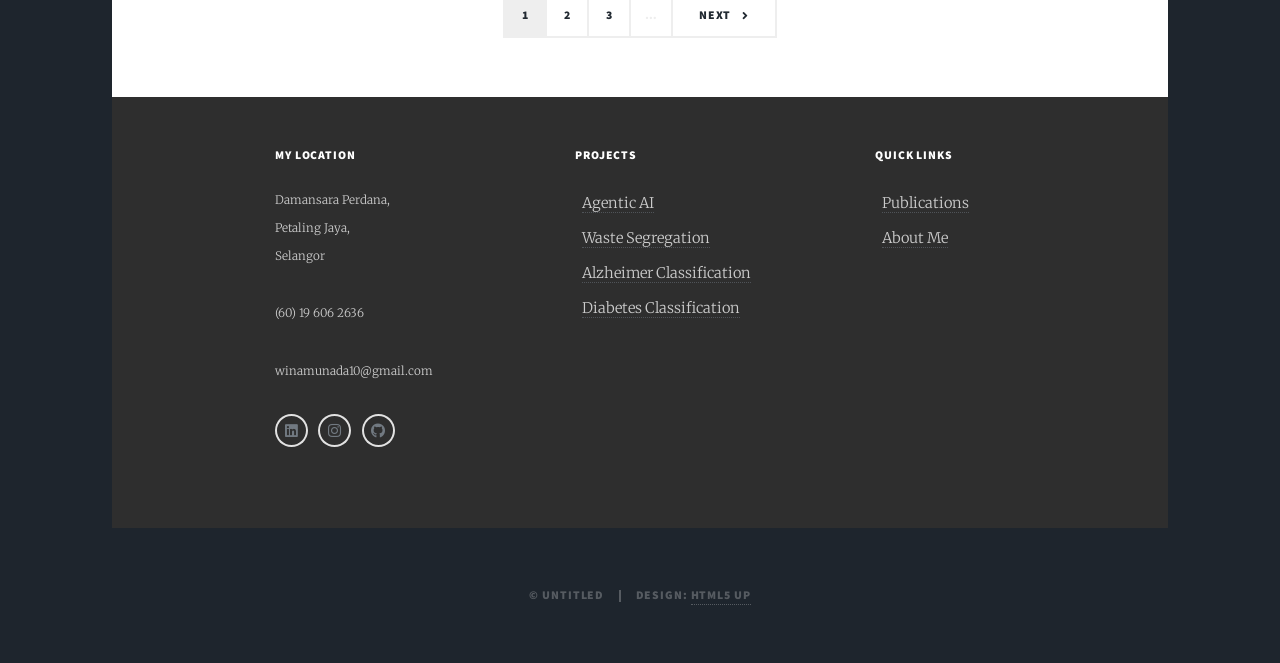
==== commit 98331eef: "Update index.html" ====
--- a/index.html
+++ b/index.html
@@ -32,6 +32,7 @@
 						<ul class="links">
 							<li class="active"><a href="index.html">Home</a></li>
 							<li><a href="about.html">About Me</a></li>
+							<li><a href="agentic-ai.html">Agentic AI</a></li>
 							<li><a href="publications.html">Publications</a></li>
 						</ul>
 						<ul class="icons">
@@ -44,18 +45,17 @@
 				<!-- Main -->
 					<div id="main">
 
-						<!-- Featured Post -->
-							<article class="post featured">
+						<!-- Featured Post - Agentic AI -->
+							<article class="post featured" style="background: white; border-left: 5px solid #5C4033; padding: 30px;">
 								<header class="major">
-									<h2><a href="about.html">About Me<br />
-									</a></h2>
-									<p>Hello! I'm Wina Munada, a Computer Science student specializing in Data Science.<br />
-										Welcome to my portfolio, where I showcase my projects and skills in machine learning,<br />
-										data analysis, and data visualization.</p>
+								<h2><a href="agentic-ai.html" style="color: #000;">Agentic AI Development<br />
+								</a></h2>
+								<p style="color: #000;">Architecting intelligent autonomous agents that revolutionize business operations.<br />
+									Specializing in enterprise-grade AI solutions for finance, HR, supply chain, and procurement.<br />
+									Explore my work in autonomous agent development and intelligent automation.</p>
 								</header>
-								<a href="#" class="image main"><img src="images/pic01.jpg" alt="" /></a>
 								<ul class="actions special">
-									<li><a href="#" class="button large">Check it out</a></li>
+									<li><a href="agentic-ai.html" class="button large">Explore Agentic AI Projects</a></li>
 								</ul>
 							</article>
 
@@ -127,9 +127,9 @@
 						<!-- Left Column -->
 						<div style="flex: 1; min-width: 300px; padding: 10px;">
 							<h3 style="color: #fff;">My Location</h3>
-							<p>Jalan Tun Abdul Razak,<br>
-							05200, Alor Setar,<br>
-							Kedah Darul Aman, Malaysia.</p>
+								<p>Damansara Perdana,<br>
+								Petaling Jaya,<br>
+								Selangor</p>
 							<p><span style="display: flex; align-items: center;">(60) 19 606 2636</span></p>
 							<p><span style="display: flex; align-items: center;">winamunada10@gmail.com</span></p>
 							<div style="display: flex; gap: 10px; margin-top: 10px;">
@@ -145,10 +145,10 @@
 						<div style="flex: 1; min-width: 300px; padding: 10px;">
 							<h3 style="color: #fff;">projects</h3>
 							<ul style="list-style: none; padding: 0; margin: 0;">
+								<li><a href="agentic-ai.html" style="color: #ccc; text-decoration: none;">Agentic AI</a></li>
 								<li><a href="https://github.com/wnmnd/Waste-Segregation-Using-CNN" style="color: #ccc; text-decoration: none;">Waste Segregation</a></li>
 								<li><a href="https://github.com/wnmnd/MRI-alzheimer-classification" style="color: #ccc; text-decoration: none;">Alzheimer Classification</a></li>
 								<li><a href="https://github.com/wnmnd/diabetes-prediction-webapp" style="color: #ccc; text-decoration: none;">Diabetes Classification</a></li>
-								<li><a href="https://github.com/wnmnd/stroke-prediction/" style="color: #ccc; text-decoration: none;">Stroke Prediction</a></li>
 							</ul>
 						</div>
 				
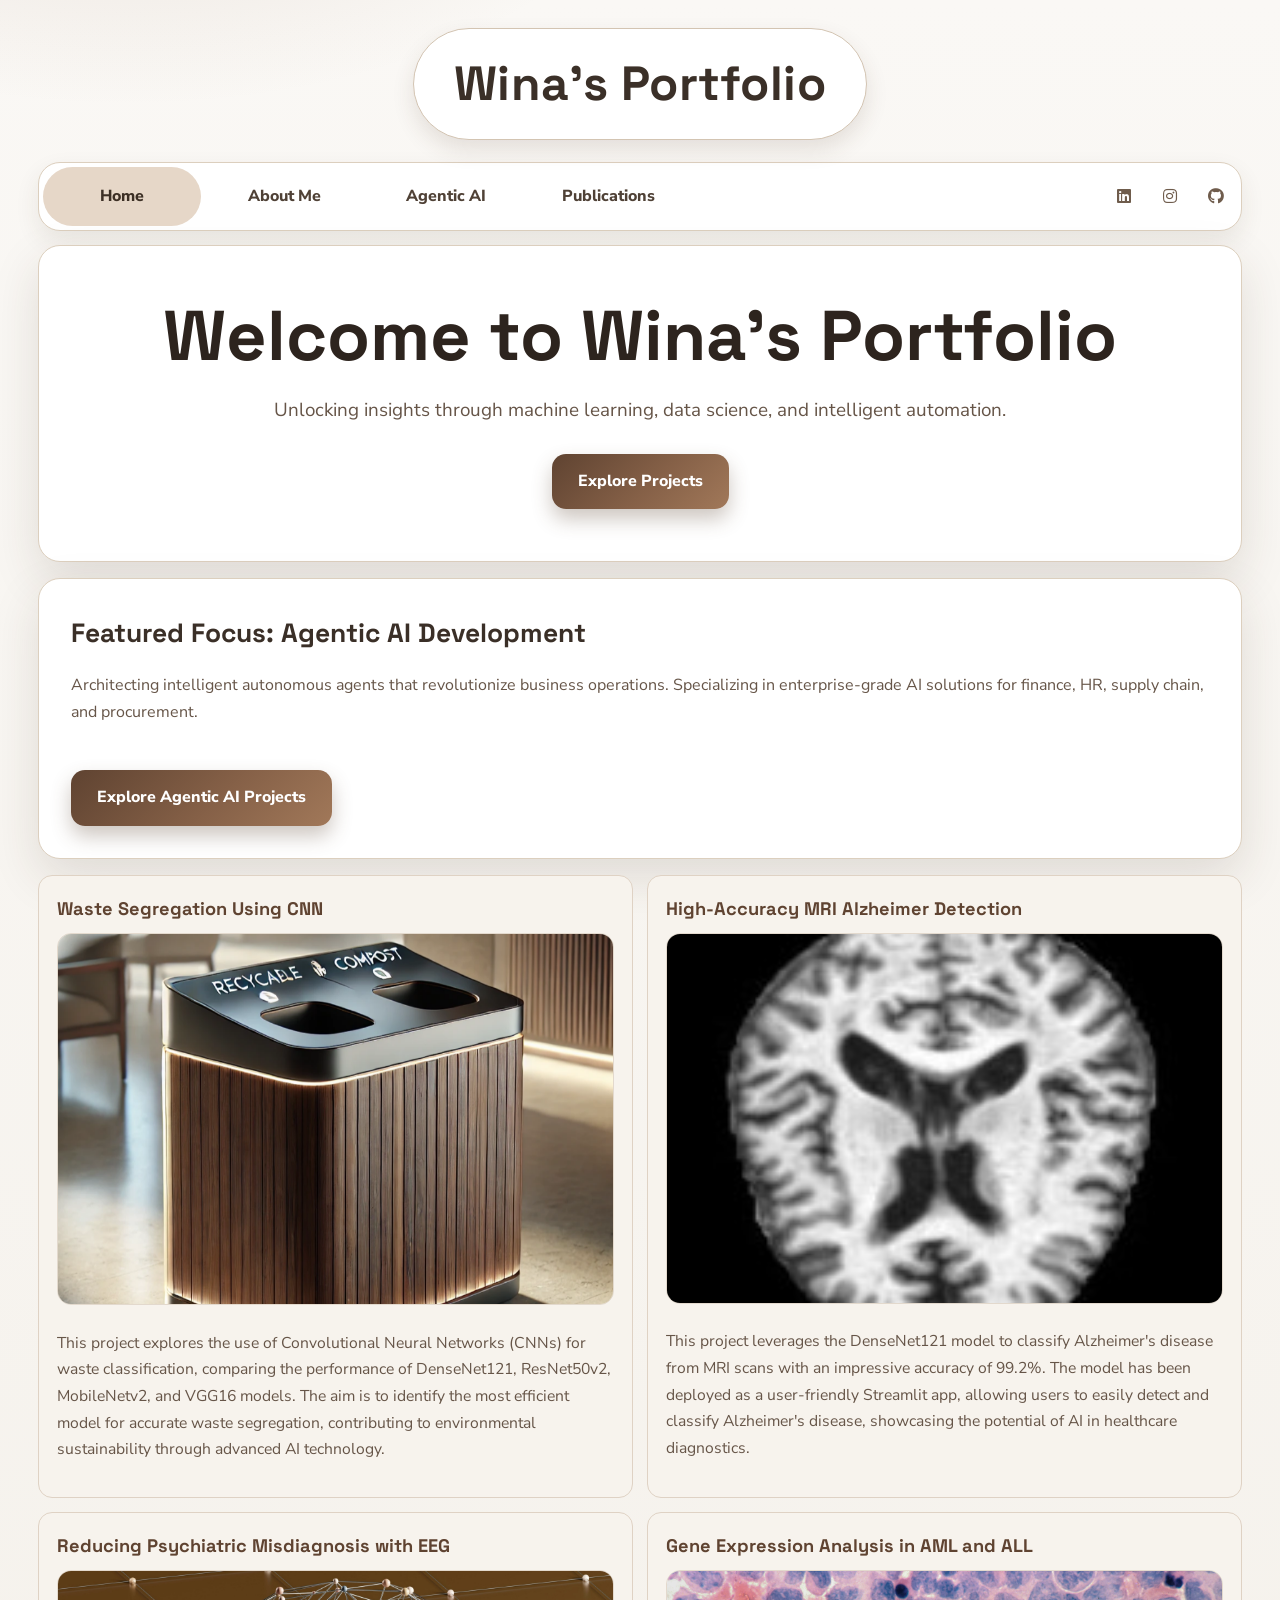
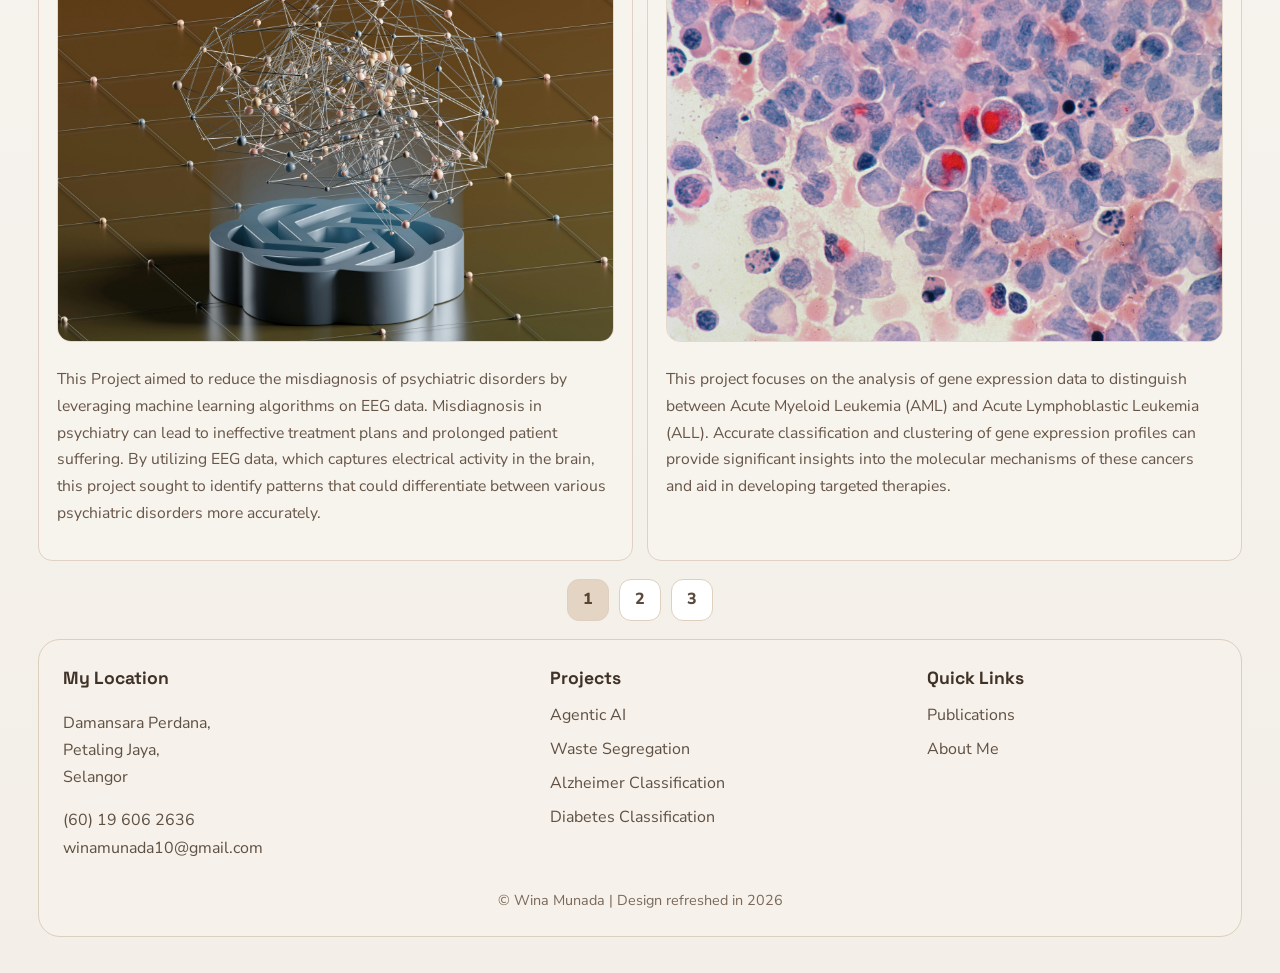
==== commit 643f94a2: "Redesign portfolio with new white-brown theme and rebuilt UI" ====
--- a/index.html
+++ b/index.html
@@ -1,184 +1,108 @@
-<!DOCTYPE HTML>
-<html>
-	<head>
-		<title>Wina's Portfolio</title>
-		<meta charset="utf-8" />
-		<meta name="viewport" content="width=device-width, initial-scale=1, user-scalable=no" />
-		<link rel="stylesheet" href="assets/css/main.css" />
-		<noscript><link rel="stylesheet" href="assets/css/noscript.css" /></noscript>
-	</head>
-	<body class="is-preload">
-
-		<!-- Wrapper -->
-			<div id="wrapper" class="fade-in">
-
-				<!-- Intro -->
-					<div id="intro">
-						<h1>Welcome to<br />
-						Wina's Portfolio</h1>
-						<p>Unlocking Insights through Machine Learning and Data Visualization</p>
-						<ul class="actions">
-							<li><a href="#header" class="button icon solid solo fa-arrow-down scrolly">Continue</a></li>
-						</ul>
-					</div>
-
-				<!-- Header -->
-					<header id="header">
-						<a href="index.html" class="logo">Wina's Portfolio</a>
-					</header>
-
-				<!-- Nav -->
-					<nav id="nav">
-						<ul class="links">
-							<li class="active"><a href="index.html">Home</a></li>
-							<li><a href="about.html">About Me</a></li>
-							<li><a href="agentic-ai.html">Agentic AI</a></li>
-							<li><a href="publications.html">Publications</a></li>
-						</ul>
-						<ul class="icons">
-							<li><a href="https://www.linkedin.com/in/wina-munada/" class="icon brands fa-linkedin"><span class="label">LinkedIn</span></a></li>
-							<li><a href="https://instagram.com/wina_munada" class="icon brands fa-instagram"><span class="label">Instagram</span></a></li>
-							<li><a href="https://github.com/wnmnd" class="icon brands fa-github"><span class="label">GitHub</span></a></li>
-						</ul>
-					</nav>
-
-				<!-- Main -->
-					<div id="main">
-
-						<!-- Featured Post - Agentic AI -->
-							<article class="post featured" style="background: white; border-left: 5px solid #5C4033; padding: 30px;">
-								<header class="major">
-								<h2><a href="agentic-ai.html" style="color: #000;">Agentic AI Development<br />
-								</a></h2>
-								<p style="color: #000;">Architecting intelligent autonomous agents that revolutionize business operations.<br />
-									Specializing in enterprise-grade AI solutions for finance, HR, supply chain, and procurement.<br />
-									Explore my work in autonomous agent development and intelligent automation.</p>
-								</header>
-								<ul class="actions special">
-									<li><a href="agentic-ai.html" class="button large">Explore Agentic AI Projects</a></li>
-								</ul>
-							</article>
-
-						<!-- Posts -->
-							<section class="posts">
-								<article>
-									<header>
-										<h2><a href="https://github.com/wnmnd/Waste-Segregation-Using-CNN">Waste Segregation Using <br/>
-											Convolutional Neural Networks (CNN) </a></h2>
-									</header>
-									<a href="#" class="image fit"><img src="images/pic15.png" alt="" /></a>
-									<p>This project explores the use of Convolutional Neural Networks (CNNs) for waste classification, comparing the performance of DenseNet121, ResNet50v2, MobileNetv2, and VGG16 models. The aim is to identify the most efficient model for accurate waste segregation, contributing to environmental sustainability through advanced AI technology.</p>
-									<ul class="actions special">
-										<li><a href="https://github.com/wnmnd/Waste-Segregation-Using-CNN" class="button">Full Project</a></li>
-									</ul>
-								</article>
-								<article>
-									<header>
-										<h2><a href="https://github.com/wnmnd/MRI-alzheimer-classification"> High-Accuracy MRI Alzheimer Detection <br />
-											Leveraging CNN Algorithms </a></h2>
-									</header>
-									<a href="#" class="image fit"><img src="images/pic16.jpg" alt="" /></a>
-									<p>This project leverages the DenseNet121 model to classify Alzheimer's disease from MRI scans with an impressive accuracy of 99.2%. The model has been deployed as a user-friendly Streamlit app, allowing users to easily detect and classify Alzheimer's disease, showcasing the potential of AI in healthcare diagnostics.</p>
-									<ul class="actions special">
-										<li><a href="https://github.com/wnmnd/MRI-alzheimer-classification" class="button">Full Project</a></li>
-									</ul>
-								</article>
-								<article>
-									<header>
-										<h2><a href="https://github.com/wnmnd/ML-EEG-Dataset">Comparing ML Models to Reduce Misdiagnosis<br />
-											in Psychiatric Disorders Using EEG Data</a></h2>
-									</header>
-									<a href="#" class="image fit"><img src="images/pic02.jpg" alt="" /></a>
-									<p>This Project aimed to reduce the misdiagnosis of psychiatric disorders by leveraging machine learning algorithms on EEG data. Misdiagnosis in psychiatry can lead to ineffective treatment plans and prolonged patient suffering. By utilizing EEG data, which captures electrical activity in the brain, this project sought to identify patterns that could differentiate between various psychiatric disorders more accurately.</p>
-									<ul class="actions special">
-										<li><a href="https://github.com/wnmnd/ML-EEG-Dataset" class="button">Full Project</a></li>
-									</ul>
-								</article>
-								<article>
-									<header>
-										<h2><a href="https://github.com/wnmnd/AML-ALL-Gene-Expression-ML/">Evaluating Machine Learning Models for Gene Expression Analysis <br />
-											in AML and ALL Cancer</a></h2>
-									</header>
-									<a href="#" class="image fit"><img src="images/pic03.jpg" alt="" /></a>
-									<p>This project focuses on the analysis of gene expression data to distinguish between Acute Myeloid Leukemia (AML) and Acute Lymphoblastic Leukemia (ALL). Accurate classification and clustering of gene expression profiles can provide significant insights into the molecular mechanisms of these cancers and aid in developing targeted therapies.</p>
-									<ul class="actions special">
-										<li><a href="https://github.com/wnmnd/AML-ALL-Gene-Expression-ML/" class="button">Full Project</a></li>
-									</ul>
-								</article>
-							</section>
-
-						<!-- Footer -->
-							<footer>
-								<div class="pagination">
-									<!--<a href="#" class="previous">Prev</a>-->
-									<a href="index.html" class="page active">1</a>
-									<a href="page2.html" class="extra">2</a>
-									<a href="page3.html" class="extra">3</a>
-									<span class="extra">&hellip;</span>
-									<a href="page2.html" class="next">Next</a>
-								</div>
-							</footer>
-						</div>
-
-				<!-- Footer -->
-				<footer id="footer" style="background-color: #2E2E2E; color: #ccc; padding: 40px 20px;">
-					<div style="display: flex; justify-content: space-between; flex-wrap: wrap; max-width: 1200px; margin: 0 auto;">
-				
-						<!-- Left Column -->
-						<div style="flex: 1; min-width: 300px; padding: 10px;">
-							<h3 style="color: #fff;">My Location</h3>
-								<p>Damansara Perdana,<br>
-								Petaling Jaya,<br>
-								Selangor</p>
-							<p><span style="display: flex; align-items: center;">(60) 19 606 2636</span></p>
-							<p><span style="display: flex; align-items: center;">winamunada10@gmail.com</span></p>
-							<div style="display: flex; gap: 10px; margin-top: 10px;">
-								<ul class="icons alt">
-									<li><a href="https://www.linkedin.com/in/wina-munada/" class="icon brands alt fa-linkedin"><span class="label">Facebook</span></a></li>
-									<li><a href="https://instagram.com/wina_munada" class="icon brands alt fa-instagram"><span class="label">Instagram</span></a></li>
-									<li><a href="https://github.com/wnmnd" class="icon brands alt fa-github"><span class="label">GitHub</span></a></li>
-								</ul>
-							</div>
-						</div>
-				
-						<!-- Middle Column -->
-						<div style="flex: 1; min-width: 300px; padding: 10px;">
-							<h3 style="color: #fff;">projects</h3>
-							<ul style="list-style: none; padding: 0; margin: 0;">
-								<li><a href="agentic-ai.html" style="color: #ccc; text-decoration: none;">Agentic AI</a></li>
-								<li><a href="https://github.com/wnmnd/Waste-Segregation-Using-CNN" style="color: #ccc; text-decoration: none;">Waste Segregation</a></li>
-								<li><a href="https://github.com/wnmnd/MRI-alzheimer-classification" style="color: #ccc; text-decoration: none;">Alzheimer Classification</a></li>
-								<li><a href="https://github.com/wnmnd/diabetes-prediction-webapp" style="color: #ccc; text-decoration: none;">Diabetes Classification</a></li>
-							</ul>
-						</div>
-				
-						<!-- Right Column -->
-						<div style="flex: 1; min-width: 150px; padding: 10px;">
-							<h3 style="color: #fff;">Quick Links</h3>
-							<ul style="list-style: none; padding: 0; margin: 0;">
-								<li><a href="publications.html" style="color: #ccc; text-decoration: none;">Publications</a></li>
-								<li><a href="about.html" style="color: #ccc; text-decoration: none;">About Me</a></li>
-							</ul>
-						</div>
-				
-					</div>
-				</footer>
-
-				<!-- Copyright -->
-					<div id="copyright">
-						<ul><li>&copy; Untitled</li><li>Design: <a href="https://html5up.net">HTML5 UP</a></li></ul>
-					</div>
-
-			</div>
-
-		<!-- Scripts -->
-			<script src="assets/js/jquery.min.js"></script>
-			<script src="assets/js/jquery.scrollex.min.js"></script>
-			<script src="assets/js/jquery.scrolly.min.js"></script>
-			<script src="assets/js/browser.min.js"></script>
-			<script src="assets/js/breakpoints.min.js"></script>
-			<script src="assets/js/util.js"></script>
-			<script src="assets/js/main.js"></script>
-
-	</body>
-</html>
+<!DOCTYPE html>
+<html lang="en">
+<head>
+  <meta charset="utf-8" />
+  <meta name="viewport" content="width=device-width, initial-scale=1" />
+  <title>Wina's Portfolio</title>
+  <link rel="stylesheet" href="assets/css/fontawesome-all.min.css" />
+  <link rel="stylesheet" href="assets/css/make-clean.css" />
+</head>
+<body>
+  <div class="site">
+    <header class="brand-header">
+      <a class="brand-pill" href="index.html">Wina's Portfolio</a>
+    </header>
+
+    <nav class="top-nav" aria-label="Main navigation">
+      <div class="nav-inner">
+        <ul class="nav-links">
+          <li><a class="active" href="index.html">Home</a></li>
+          <li><a href="about.html">About Me</a></li>
+          <li><a href="agentic-ai.html">Agentic AI</a></li>
+          <li><a href="publications.html">Publications</a></li>
+        </ul>
+        <ul class="nav-icons">
+          <li><a href="https://www.linkedin.com/in/wina-munada/" aria-label="LinkedIn"><i class="fab fa-linkedin"></i></a></li>
+          <li><a href="https://instagram.com/wina_munada" aria-label="Instagram"><i class="fab fa-instagram"></i></a></li>
+          <li><a href="https://github.com/wnmnd" aria-label="GitHub"><i class="fab fa-github"></i></a></li>
+        </ul>
+      </div>
+    </nav>
+
+    <main class="content">
+      <section class="panel hero-panel">
+        <h1>Welcome to Wina's Portfolio</h1>
+        <p>Unlocking insights through machine learning, data science, and intelligent automation.</p>
+        <a class="btn" href="#projects">Explore Projects</a>
+      </section>
+
+      <section class="panel section">
+        <h2 class="section-head">Featured Focus: Agentic AI Development</h2>
+        <p class="muted">Architecting intelligent autonomous agents that revolutionize business operations. Specializing in enterprise-grade AI solutions for finance, HR, supply chain, and procurement.</p>
+        <a class="btn" href="agentic-ai.html">Explore Agentic AI Projects</a>
+      </section>
+
+      <section id="projects" class="section project-grid">
+        <article class="project-card">
+          <h3><a href="https://github.com/wnmnd/Waste-Segregation-Using-CNN">Waste Segregation Using CNN</a></h3>
+          <img class="image-main" src="images/pic15.png" alt="Waste Segregation Project" />
+          <p class="meta">This project explores the use of Convolutional Neural Networks (CNNs) for waste classification, comparing the performance of DenseNet121, ResNet50v2, MobileNetv2, and VGG16 models. The aim is to identify the most efficient model for accurate waste segregation, contributing to environmental sustainability through advanced AI technology.</p>
+        </article>
+
+        <article class="project-card">
+          <h3><a href="https://github.com/wnmnd/MRI-alzheimer-classification">High-Accuracy MRI Alzheimer Detection</a></h3>
+          <img class="image-main" src="images/pic16.jpg" alt="MRI Alzheimer Detection" />
+          <p class="meta">This project leverages the DenseNet121 model to classify Alzheimer's disease from MRI scans with an impressive accuracy of 99.2%. The model has been deployed as a user-friendly Streamlit app, allowing users to easily detect and classify Alzheimer's disease, showcasing the potential of AI in healthcare diagnostics.</p>
+        </article>
+
+        <article class="project-card">
+          <h3><a href="https://github.com/wnmnd/ML-EEG-Dataset">Reducing Psychiatric Misdiagnosis with EEG</a></h3>
+          <img class="image-main" src="images/pic02.jpg" alt="EEG Project" />
+          <p class="meta">This Project aimed to reduce the misdiagnosis of psychiatric disorders by leveraging machine learning algorithms on EEG data. Misdiagnosis in psychiatry can lead to ineffective treatment plans and prolonged patient suffering. By utilizing EEG data, which captures electrical activity in the brain, this project sought to identify patterns that could differentiate between various psychiatric disorders more accurately.</p>
+        </article>
+
+        <article class="project-card">
+          <h3><a href="https://github.com/wnmnd/AML-ALL-Gene-Expression-ML/">Gene Expression Analysis in AML and ALL</a></h3>
+          <img class="image-main" src="images/pic03.jpg" alt="Gene Expression Project" />
+          <p class="meta">This project focuses on the analysis of gene expression data to distinguish between Acute Myeloid Leukemia (AML) and Acute Lymphoblastic Leukemia (ALL). Accurate classification and clustering of gene expression profiles can provide significant insights into the molecular mechanisms of these cancers and aid in developing targeted therapies.</p>
+        </article>
+      </section>
+
+      <div class="pagination" aria-label="Pagination">
+        <a class="active" href="index.html">1</a>
+        <a href="page2.html">2</a>
+        <a href="page3.html">3</a>
+      </div>
+    </main>
+
+    <footer class="site-footer">
+      <div class="footer-grid">
+        <section>
+          <h3>My Location</h3>
+          <p>Damansara Perdana,<br />Petaling Jaya,<br />Selangor</p>
+          <p>(60) 19 606 2636<br />winamunada10@gmail.com</p>
+        </section>
+
+        <section>
+          <h3>Projects</h3>
+          <ul class="footer-list">
+            <li><a href="agentic-ai.html">Agentic AI</a></li>
+            <li><a href="https://github.com/wnmnd/Waste-Segregation-Using-CNN">Waste Segregation</a></li>
+            <li><a href="https://github.com/wnmnd/MRI-alzheimer-classification">Alzheimer Classification</a></li>
+            <li><a href="https://github.com/wnmnd/diabetes-prediction-webapp">Diabetes Classification</a></li>
+          </ul>
+        </section>
+
+        <section>
+          <h3>Quick Links</h3>
+          <ul class="footer-list">
+            <li><a href="publications.html">Publications</a></li>
+            <li><a href="about.html">About Me</a></li>
+          </ul>
+        </section>
+      </div>
+      <div class="copyright">&copy; Wina Munada | Design refreshed in 2026</div>
+    </footer>
+  </div>
+</body>
+</html>
--- a/assets/css/make-clean.css
+++ b/assets/css/make-clean.css
@@ -0,0 +1,432 @@
+@import url('https://fonts.googleapis.com/css2?family=Nunito+Sans:wght@400;600;700;800;900&family=Space+Grotesk:wght@600;700&display=swap');
+
+:root {
+  --bg-page: #faf8f5;
+  --bg-page-2: #f3efe8;
+  --surface: #ffffff;
+  --surface-2: #f7f3ed;
+  --text: #312821;
+  --muted: #665548;
+  --line: #dccfbe;
+  --brown: #856047;
+  --brown-deep: #5f4331;
+  --beige: #a17859;
+  --nav-light: #ffffff;
+  --footer-light: #f6f1ea;
+  --radius-lg: 22px;
+  --radius-md: 14px;
+  --shadow: 0 18px 48px rgba(64, 45, 30, 0.13);
+}
+
+* {
+  box-sizing: border-box;
+}
+
+html,
+body {
+  margin: 0;
+  padding: 0;
+}
+
+body {
+  background: radial-gradient(920px 520px at 10% -8%, rgba(145, 108, 78, 0.17), transparent 60%),
+    radial-gradient(860px 480px at 90% -12%, rgba(176, 139, 107, 0.16), transparent 58%),
+    linear-gradient(180deg, var(--bg-page) 0%, var(--bg-page-2) 100%);
+  color: var(--text);
+  font-family: 'Nunito Sans', 'Segoe UI', sans-serif;
+  line-height: 1.7;
+  min-height: 100vh;
+}
+
+a {
+  color: var(--brown-deep);
+  text-decoration: none;
+}
+
+a:hover {
+  color: var(--brown);
+}
+
+.site {
+  max-width: 1240px;
+  margin: 0 auto;
+  padding: 28px 18px 36px;
+}
+
+.brand-header {
+  display: flex;
+  justify-content: center;
+  margin-bottom: 22px;
+}
+
+.brand-pill {
+  display: inline-flex;
+  align-items: center;
+  justify-content: center;
+  border-radius: 999px;
+  padding: 14px 40px;
+  background: var(--surface);
+  border: 1px solid #d3c4b2;
+  color: #3b3028;
+  font-size: 3rem;
+  font-weight: 900;
+  font-family: 'Space Grotesk', 'Nunito Sans', sans-serif;
+  letter-spacing: 0.01em;
+  box-shadow: 0 10px 22px rgba(70, 51, 33, 0.12);
+}
+
+.top-nav {
+  background: var(--nav-light);
+  border-radius: var(--radius-lg);
+  border: 1px solid var(--line);
+  box-shadow: 0 10px 24px rgba(70, 51, 33, 0.09);
+  overflow: hidden;
+}
+
+.nav-inner {
+  display: flex;
+  justify-content: space-between;
+  align-items: center;
+  gap: 10px;
+  padding: 4px;
+}
+
+.nav-links,
+.nav-icons {
+  list-style: none;
+  display: flex;
+  align-items: center;
+  gap: 4px;
+  margin: 0;
+  padding: 0;
+}
+
+.nav-links a {
+  display: inline-flex;
+  align-items: center;
+  justify-content: center;
+  color: #4f4136;
+  font-weight: 800;
+  padding: 16px 24px;
+  border-radius: 999px;
+  min-width: 158px;
+  transition: background 0.2s ease, color 0.2s ease;
+}
+
+.nav-links a:hover,
+.nav-links a.active {
+  background: #e6d7c8;
+  color: #3c2f25;
+}
+
+.nav-icons a {
+  color: #6f5c4c;
+  width: 42px;
+  height: 42px;
+  display: inline-flex;
+  align-items: center;
+  justify-content: center;
+  border-radius: 999px;
+}
+
+.nav-icons a:hover {
+  background: #e6d7c8;
+  color: #3c2f25;
+}
+
+.content {
+  margin-top: 14px;
+}
+
+.panel {
+  background: var(--surface);
+  border: 1px solid var(--line);
+  border-radius: var(--radius-lg);
+  box-shadow: var(--shadow);
+  padding: 32px;
+}
+
+.hero-panel {
+  text-align: center;
+  padding: 52px 36px;
+}
+
+.hero-panel h1 {
+  margin: 0;
+  font-size: clamp(2rem, 6vw, 4.4rem);
+  line-height: 1.08;
+  font-family: 'Space Grotesk', 'Nunito Sans', sans-serif;
+  font-weight: 700;
+  color: #2d241e;
+}
+
+.hero-panel p {
+  max-width: 860px;
+  margin: 20px auto 0;
+  font-size: 1.18rem;
+  color: var(--muted);
+}
+
+.btn {
+  display: inline-flex;
+  align-items: center;
+  justify-content: center;
+  margin-top: 28px;
+  padding: 14px 26px;
+  border-radius: 14px;
+  font-weight: 800;
+  color: #ffffff;
+  background: linear-gradient(135deg, var(--brown-deep) 0%, var(--brown) 55%, var(--beige) 100%);
+  box-shadow: 0 10px 20px rgba(91, 67, 45, 0.3);
+}
+
+.btn:hover {
+  color: #ffffff;
+  filter: brightness(1.05);
+}
+
+.section {
+  margin-top: 16px;
+}
+
+.section-head {
+  margin: 0 0 12px;
+  font-family: 'Space Grotesk', 'Nunito Sans', sans-serif;
+  color: #3a2f27;
+  font-size: 1.65rem;
+}
+
+.project-grid,
+.info-grid,
+.course-grid,
+.demo-grid,
+.card-grid {
+  display: grid;
+  grid-template-columns: repeat(2, minmax(0, 1fr));
+  gap: 14px;
+}
+
+.project-card,
+.info-card,
+.pub-item,
+.course-list,
+.demo-card,
+.stat-card,
+.text-card {
+  background: var(--surface-2);
+  border: 1px solid #dfd2c4;
+  border-radius: var(--radius-md);
+  padding: 18px;
+}
+
+.project-card h3,
+.info-card h3,
+.pub-item h3,
+.demo-card h3,
+.text-card h3 {
+  margin-top: 0;
+  margin-bottom: 8px;
+  font-family: 'Space Grotesk', 'Nunito Sans', sans-serif;
+  color: #43362d;
+  font-size: 1.14rem;
+}
+
+.muted {
+  color: var(--muted);
+}
+
+.list-clean {
+  margin: 0;
+  padding-left: 18px;
+}
+
+.list-clean li {
+  margin-bottom: 6px;
+}
+
+.image-main {
+  width: 100%;
+  border-radius: 14px;
+  border: 1px solid #e3d9cd;
+}
+
+.meta {
+  color: var(--muted);
+  font-size: 0.98rem;
+}
+
+table {
+  width: 100%;
+  border-collapse: collapse;
+  border: 1px solid #ded3c6;
+  border-radius: 14px;
+  overflow: hidden;
+  background: #ffffff;
+}
+
+th,
+td {
+  padding: 12px 14px;
+  text-align: left;
+  border-bottom: 1px solid #e9dfd3;
+}
+
+th {
+  background: #eadbc9;
+  color: #4c3b2f;
+}
+
+tr:nth-child(even) {
+  background: #f7f3ee;
+}
+
+.pagination {
+  display: flex;
+  justify-content: center;
+  gap: 10px;
+  margin-top: 18px;
+}
+
+.pagination a,
+.pagination span {
+  display: inline-flex;
+  align-items: center;
+  justify-content: center;
+  width: 42px;
+  height: 42px;
+  border-radius: 12px;
+  border: 1px solid #decfbe;
+  background: #ffffff;
+  font-weight: 800;
+  color: #5a4a3d;
+}
+
+.pagination a.active {
+  background: #e4d4c3;
+  color: #5a4432;
+}
+
+.site-footer {
+  margin-top: 18px;
+  padding: 24px;
+  border-radius: var(--radius-lg);
+  background: var(--footer-light);
+  border: 1px solid var(--line);
+  color: #5e5043;
+}
+
+.footer-grid {
+  display: grid;
+  grid-template-columns: 1.3fr 1fr 0.8fr;
+  gap: 16px;
+}
+
+.site-footer h3 {
+  margin-top: 0;
+  margin-bottom: 8px;
+  color: #3f3228;
+  font-family: 'Space Grotesk', 'Nunito Sans', sans-serif;
+  font-size: 1.1rem;
+}
+
+.site-footer p,
+.site-footer li,
+.site-footer a {
+  color: #5e5043;
+}
+
+.site-footer a:hover {
+  color: #3f3228;
+}
+
+.footer-list {
+  list-style: none;
+  margin: 0;
+  padding: 0;
+}
+
+.footer-list li {
+  margin-bottom: 7px;
+}
+
+.copyright {
+  margin-top: 10px;
+  text-align: center;
+  color: #7a695a;
+  font-size: 0.9rem;
+}
+
+.callout {
+  background: #efe5da;
+  border: 1px solid #d6c4b2;
+  border-radius: var(--radius-md);
+  padding: 16px;
+}
+
+.stat-grid {
+  display: grid;
+  grid-template-columns: repeat(4, minmax(0, 1fr));
+  gap: 10px;
+}
+
+.stat-card {
+  text-align: center;
+}
+
+.stat-card .num {
+  font-size: 1.5rem;
+  font-weight: 900;
+  font-family: 'Space Grotesk', 'Nunito Sans', sans-serif;
+  color: #7a5d49;
+}
+
+.stat-card .label {
+  color: var(--muted);
+  font-size: 0.9rem;
+}
+
+@media (max-width: 980px) {
+  .brand-pill {
+    font-size: 2rem;
+    padding: 12px 26px;
+  }
+
+  .nav-inner {
+    flex-direction: column;
+    align-items: stretch;
+  }
+
+  .nav-links {
+    flex-wrap: wrap;
+    justify-content: center;
+  }
+
+  .nav-links a {
+    min-width: 140px;
+  }
+
+  .nav-icons {
+    justify-content: center;
+    padding-bottom: 8px;
+  }
+
+  .panel {
+    padding: 22px;
+  }
+
+  .project-grid,
+  .info-grid,
+  .course-grid,
+  .demo-grid,
+  .card-grid,
+  .footer-grid,
+  .stat-grid {
+    grid-template-columns: 1fr;
+  }
+
+  table {
+    display: block;
+    overflow-x: auto;
+    white-space: nowrap;
+  }
+}
